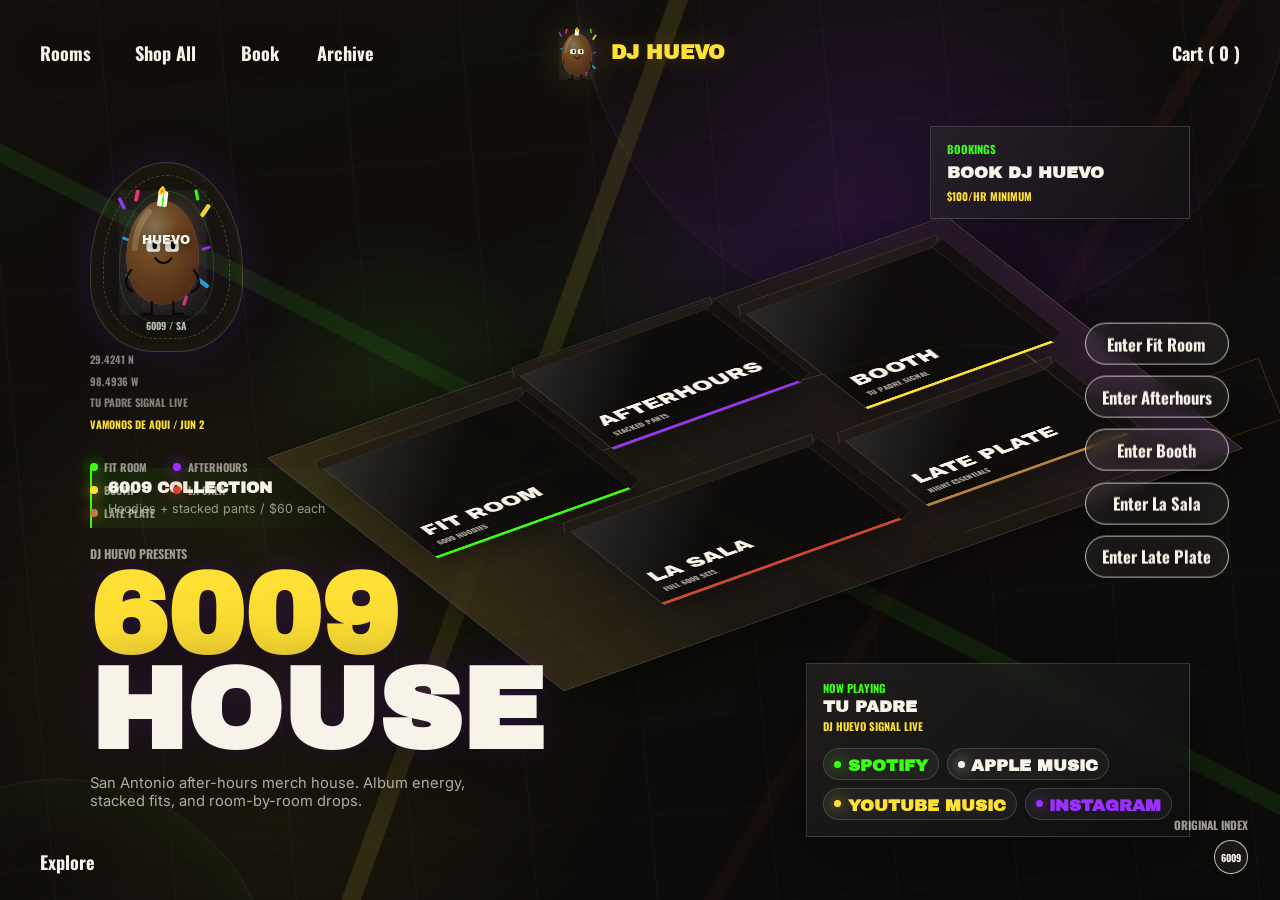
==== index.html @ f3acc92d "feat: DJ Huevo 6009 House — full site build - 5-room immersive merch store (Fit Room, Afterhours, Bo" ====
<!DOCTYPE html>
<html lang="en">
<head>
  <meta charset="UTF-8" />
  <meta name="viewport" content="width=device-width, initial-scale=1.0" />
  <meta name="description" content="Enter DJ Huevo's room-based merch store. Shop the 6009 Collection through an immersive San Antonio mansion experience." />
  <title>DJ Huevo - 6009 House</title>
  <link rel="preconnect" href="https://fonts.googleapis.com" />
  <link rel="preconnect" href="https://fonts.gstatic.com" crossorigin />
  <link href="https://fonts.googleapis.com/css2?family=Archivo+Black&amp;family=Oswald:wght@400;500;600;700&amp;family=Inter:wght@300;400;500;600&amp;display=swap" rel="stylesheet" />
  <link rel="stylesheet" href="styles.css" />
</head>
<body data-page="rooms" class="intro-active">
  <div class="huevo-intro" id="huevo-intro" role="status" aria-live="polite" aria-label="Loading DJ Huevo 6009 House">
    <div class="intro-confetti" aria-hidden="true">
      <i></i><i></i><i></i><i></i><i></i><i></i><i></i><i></i>
      <i></i><i></i><i></i><i></i><i></i><i></i><i></i><i></i>
      <i></i><i></i><i></i><i></i><i></i><i></i><i></i><i></i>
    </div>
    <div class="intro-egg">
      <img src="images/dj-huevo-logo.svg" alt="DJ Huevo egg logo" />
      <span></span>
    </div>
    <div class="intro-copy">
      <p>6009 signal warming up</p>
      <b>DJ Huevo</b>
      <small>Cracking the room open...</small>
    </div>
  </div>
  <header class="house-nav" aria-label="Store navigation">
    <nav class="house-nav-left" aria-label="Primary">
      <a href="#map">Rooms</a>
      <button type="button" data-open-shop>Shop All</button>
      <a href="booking.html">Book</a>
      <a href="archive.html">Archive</a>
    </nav>
    <a class="house-brand" href="#map" aria-label="DJ Huevo 6009 House home">
      <img src="images/dj-huevo-logo.svg" alt="" />
      <span>DJ Huevo</span>
    </a>
    <button class="cart-link" type="button" data-open-shop>Cart ( <span data-cart-count>0</span> )</button>
  </header>

  <main class="house-shell" id="mainContent">
    <section class="house-view map-view is-active" id="map" data-view="map" aria-label="6009 House property map">
      <div class="map-atmosphere" aria-hidden="true"></div>
      <div class="map-sigil" aria-hidden="true">
        <img src="images/dj-huevo-logo.svg" alt="" />
        <span>Huevo</span>
        <small>6009 / SA</small>
      </div>
      <div class="map-title">
        <p>DJ Huevo presents</p>
        <h1>6009<br>House</h1>
        <span>San Antonio after-hours merch house. Album energy, stacked fits, and room-by-room drops.</span>
      </div>
      <div class="map-coordinate" aria-hidden="true">
        <span>29.4241 N</span>
        <span>98.4936 W</span>
        <span>Tu Padre signal live</span>
        <span>Vamonos de Aqui / Jun 2</span>
      </div>
      <div class="map-drop-note">
        <b>6009 Collection</b>
        <span>Hoodies + stacked pants / $60 each</span>
      </div>
      <aside class="map-music-panel" id="map-music-panel" aria-label="DJ Huevo music links"></aside>
      <a class="map-booking-panel" id="map-booking-panel" href="booking.html" aria-label="Book DJ Huevo">
        <span>Bookings</span>
        <b>Book DJ Huevo</b>
        <small>$100/hr minimum</small>
      </a>
      <div class="property-map" id="property-map" aria-label="Clickable mansion room map"></div>
      <div class="map-legend" aria-label="Room color legend">
        <span><i class="legend-green"></i> Fit Room</span>
        <span><i class="legend-purple"></i> Afterhours</span>
        <span><i class="legend-yellow"></i> Booth</span>
        <span><i class="legend-red"></i> La Sala</span>
        <span><i class="legend-warm"></i> Late Plate</span>
      </div>
      <div class="map-room-list" id="map-room-list" aria-label="Room shortcuts"></div>
    </section>

    <div id="room-views"></div>
  </main>

  <a class="archive-jump" href="archive.html" aria-label="Open original index archive">Original Index</a>
  <button class="explore-link" type="button" data-enter-room="map">Explore</button>
  <button class="house-mark" type="button" data-enter-room="map" aria-label="Return to 6009 House map">6009</button>
  <audio id="bg-audio" preload="metadata"></audio>

  <div class="drawer-overlay" id="drawer-overlay" hidden></div>
  <aside class="shop-drawer" id="shop-drawer" aria-labelledby="drawer-title" aria-hidden="true">
    <div class="drawer-header">
      <h2 class="drawer-title" id="drawer-title">The <span>6009</span> Collection</h2>
      <button class="drawer-close" id="drawer-close" type="button" aria-label="Close shop drawer">&times;</button>
    </div>
    <div class="shopify-buy-wrap">
      <div id="collection-component-1778036588622"></div>
    </div>
  </aside>

  <script src="https://sdks.shopifycdn.com/buy-button/latest/buy-button-storefront.min.js"></script>
  <script src="store-data.js"></script>
  <script src="app.js"></script>
</body>
</html>
---- styles.css ----
:root {
  --bg: #080808;
  --ink: #f7f3e8;
  --muted: rgba(247, 243, 232, 0.68);
  --line: rgba(247, 243, 232, 0.22);
  --purple: #9B30FF;
  --green: #39FF14;
  --yellow: #FFE135;
  --warm: #b98239;
  --red: #d8432e;
  --night: #12100d;
  --glass: rgba(8, 8, 8, 0.52);
  --font-display: "Archivo Black", sans-serif;
  --font-heading: "Oswald", sans-serif;
  --font-body: "Inter", sans-serif;
  --ease: cubic-bezier(0.16, 1, 0.3, 1);
}

*,
*::before,
*::after {
  box-sizing: border-box;
}

html,
body {
  width: 100%;
  height: 100%;
  margin: 0;
}

html {
  background: var(--bg);
  color: var(--ink);
  font-family: var(--font-body);
}

body {
  min-width: 320px;
  overflow: hidden;
  background:
    radial-gradient(circle at 72% 22%, rgba(155, 48, 255, 0.15), transparent 34%),
    radial-gradient(circle at 20% 78%, rgba(57, 255, 20, 0.09), transparent 30%),
    #080808;
  color: var(--ink);
}

body.drawer-open {
  overflow: hidden;
}

body.intro-active {
  overflow: hidden;
}

a {
  color: inherit;
  text-decoration: none;
}

button,
input,
select,
textarea {
  font: inherit;
}

button {
  cursor: pointer;
}

img {
  display: block;
  max-width: 100%;
}

.huevo-intro {
  position: fixed;
  inset: 0;
  z-index: 200;
  display: grid;
  place-items: center;
  overflow: hidden;
  background:
    radial-gradient(circle at 50% 40%, rgba(255, 225, 53, 0.16), transparent 26%),
    radial-gradient(circle at 24% 78%, rgba(57, 255, 20, 0.12), transparent 27%),
    radial-gradient(circle at 78% 20%, rgba(155, 48, 255, 0.18), transparent 28%),
    #080808;
  opacity: 1;
  transition: opacity 640ms var(--ease), visibility 640ms var(--ease), transform 900ms var(--ease);
}

.huevo-intro::before,
.huevo-intro::after {
  content: "";
  position: absolute;
  pointer-events: none;
}

.huevo-intro::before {
  inset: 10vh 12vw;
  border: 1px solid rgba(247, 243, 232, 0.1);
  background:
    repeating-linear-gradient(90deg, rgba(255, 255, 255, 0.035) 0 1px, transparent 1px 72px),
    repeating-linear-gradient(0deg, rgba(255, 255, 255, 0.025) 0 1px, transparent 1px 72px);
  transform: rotateX(58deg) rotateZ(-34deg);
  opacity: 0.42;
}

.huevo-intro::after {
  width: min(520px, 70vw);
  height: min(520px, 70vw);
  border: 1px dashed rgba(255, 225, 53, 0.22);
  border-radius: 999px;
  box-shadow: inset 0 0 90px rgba(155, 48, 255, 0.08), 0 0 80px rgba(57, 255, 20, 0.05);
  animation: introOrbit 3200ms linear infinite;
}

.huevo-intro.is-done {
  visibility: hidden;
  opacity: 0;
  transform: scale(1.04);
  pointer-events: none;
}

.intro-egg {
  position: relative;
  z-index: 3;
  display: grid;
  place-items: center;
  width: clamp(176px, 22vw, 290px);
  animation: introEggFloat 1600ms var(--ease) infinite alternate;
}

.intro-egg img {
  width: 100%;
  height: auto;
  filter:
    drop-shadow(0 28px 42px rgba(0, 0, 0, 0.52))
    drop-shadow(0 0 30px rgba(255, 225, 53, 0.16));
}

.intro-egg span {
  position: absolute;
  bottom: -10px;
  width: 58%;
  height: 18px;
  border-radius: 999px;
  background: rgba(0, 0, 0, 0.45);
  filter: blur(7px);
  animation: introShadow 1600ms var(--ease) infinite alternate;
}

.intro-copy {
  position: absolute;
  z-index: 4;
  left: 50%;
  bottom: clamp(3.8rem, 8vh, 6.5rem);
  display: grid;
  justify-items: center;
  width: min(520px, calc(100vw - 2rem));
  color: var(--ink);
  text-align: center;
  transform: translateX(-50%);
}

.intro-copy p,
.intro-copy small {
  margin: 0;
  color: var(--green);
  font-family: var(--font-heading);
  font-size: 0.78rem;
  font-weight: 700;
  text-transform: uppercase;
}

.intro-copy b {
  margin-top: 0.35rem;
  font-family: var(--font-display);
  font-size: clamp(2.6rem, 7vw, 6rem);
  line-height: 0.85;
  text-transform: uppercase;
  text-shadow: 0 0 28px rgba(255, 225, 53, 0.18), 0 18px 70px rgba(0, 0, 0, 0.66);
}

.intro-copy small {
  position: relative;
  margin-top: 0.82rem;
  color: rgba(247, 243, 232, 0.62);
}

.intro-copy small::after {
  content: "";
  display: inline-block;
  width: 1.2rem;
  text-align: left;
  animation: introDots 1200ms steps(4, end) infinite;
}

.intro-confetti {
  position: absolute;
  inset: 0;
  z-index: 2;
  pointer-events: none;
}

.intro-confetti i {
  position: absolute;
  top: -10vh;
  left: var(--x);
  display: block;
  width: var(--w);
  height: var(--h);
  border-radius: 2px;
  background: var(--c);
  opacity: 0.88;
  transform: rotate(var(--r));
  animation: confettiFall var(--d) linear infinite;
  animation-delay: var(--delay);
}

.intro-confetti i:nth-child(1) { --x: 5%; --w: 12px; --h: 28px; --c: var(--yellow); --r: 12deg; --d: 2400ms; --delay: -400ms; }
.intro-confetti i:nth-child(2) { --x: 10%; --w: 8px; --h: 20px; --c: var(--green); --r: -42deg; --d: 2800ms; --delay: -1200ms; }
.intro-confetti i:nth-child(3) { --x: 15%; --w: 18px; --h: 8px; --c: var(--purple); --r: 64deg; --d: 2300ms; --delay: -1800ms; }
.intro-confetti i:nth-child(4) { --x: 22%; --w: 10px; --h: 24px; --c: #25b7ff; --r: -12deg; --d: 3100ms; --delay: -900ms; }
.intro-confetti i:nth-child(5) { --x: 28%; --w: 16px; --h: 9px; --c: #ff3c8a; --r: 36deg; --d: 2600ms; --delay: -1600ms; }
.intro-confetti i:nth-child(6) { --x: 34%; --w: 9px; --h: 23px; --c: var(--yellow); --r: -70deg; --d: 3300ms; --delay: -600ms; }
.intro-confetti i:nth-child(7) { --x: 41%; --w: 12px; --h: 12px; --c: var(--green); --r: 20deg; --d: 2900ms; --delay: -2100ms; }
.intro-confetti i:nth-child(8) { --x: 46%; --w: 18px; --h: 8px; --c: var(--purple); --r: 84deg; --d: 2500ms; --delay: -800ms; }
.intro-confetti i:nth-child(9) { --x: 52%; --w: 9px; --h: 26px; --c: #25b7ff; --r: -22deg; --d: 3000ms; --delay: -1400ms; }
.intro-confetti i:nth-child(10) { --x: 58%; --w: 15px; --h: 10px; --c: #ff7a1a; --r: 44deg; --d: 2700ms; --delay: -500ms; }
.intro-confetti i:nth-child(11) { --x: 64%; --w: 8px; --h: 24px; --c: var(--green); --r: -38deg; --d: 3400ms; --delay: -2000ms; }
.intro-confetti i:nth-child(12) { --x: 70%; --w: 20px; --h: 8px; --c: #ff3c8a; --r: 18deg; --d: 2450ms; --delay: -1100ms; }
.intro-confetti i:nth-child(13) { --x: 75%; --w: 10px; --h: 22px; --c: var(--yellow); --r: -16deg; --d: 3150ms; --delay: -1700ms; }
.intro-confetti i:nth-child(14) { --x: 80%; --w: 16px; --h: 9px; --c: var(--purple); --r: 68deg; --d: 2650ms; --delay: -700ms; }
.intro-confetti i:nth-child(15) { --x: 86%; --w: 8px; --h: 21px; --c: #25b7ff; --r: -52deg; --d: 2950ms; --delay: -1500ms; }
.intro-confetti i:nth-child(16) { --x: 93%; --w: 18px; --h: 8px; --c: var(--green); --r: 32deg; --d: 2550ms; --delay: -300ms; }
.intro-confetti i:nth-child(17) { --x: 2%; --w: 16px; --h: 10px; --c: #ff3c8a; --r: 74deg; --d: 3600ms; --delay: -2600ms; }
.intro-confetti i:nth-child(18) { --x: 18%; --w: 7px; --h: 22px; --c: var(--yellow); --r: -24deg; --d: 3450ms; --delay: -2400ms; }
.intro-confetti i:nth-child(19) { --x: 31%; --w: 14px; --h: 9px; --c: var(--purple); --r: 16deg; --d: 3700ms; --delay: -2800ms; }
.intro-confetti i:nth-child(20) { --x: 49%; --w: 8px; --h: 24px; --c: var(--green); --r: -62deg; --d: 3550ms; --delay: -2200ms; }
.intro-confetti i:nth-child(21) { --x: 67%; --w: 18px; --h: 8px; --c: #25b7ff; --r: 48deg; --d: 3650ms; --delay: -2500ms; }
.intro-confetti i:nth-child(22) { --x: 83%; --w: 9px; --h: 26px; --c: #ff7a1a; --r: -12deg; --d: 3500ms; --delay: -2900ms; }
.intro-confetti i:nth-child(23) { --x: 96%; --w: 16px; --h: 9px; --c: var(--yellow); --r: 28deg; --d: 3750ms; --delay: -2300ms; }
.intro-confetti i:nth-child(24) { --x: 38%; --w: 20px; --h: 8px; --c: #ff3c8a; --r: -34deg; --d: 3900ms; --delay: -3100ms; }

@keyframes confettiFall {
  0% {
    translate: 0 -12vh;
    rotate: 0deg;
  }

  100% {
    translate: var(--drift, 18px) 118vh;
    rotate: 540deg;
  }
}

@keyframes introEggFloat {
  from {
    transform: translateY(8px) scale(0.985);
  }

  to {
    transform: translateY(-10px) scale(1);
  }
}

@keyframes introShadow {
  from {
    opacity: 0.7;
    transform: scaleX(1);
  }

  to {
    opacity: 0.38;
    transform: scaleX(0.82);
  }
}

@keyframes introOrbit {
  to {
    transform: rotate(360deg);
  }
}

@keyframes introDots {
  0% {
    content: "";
  }

  25% {
    content: ".";
  }

  50% {
    content: "..";
  }

  75%,
  100% {
    content: "...";
  }
}

.house-nav {
  position: fixed;
  top: 0;
  left: 0;
  right: 0;
  z-index: 80;
  display: grid;
  grid-template-columns: 1fr auto 1fr;
  align-items: center;
  min-height: 76px;
  padding: 1.4rem 2.5rem 1rem;
  pointer-events: none;
}

.house-nav > * {
  pointer-events: auto;
}

.house-nav-left {
  display: flex;
  align-items: center;
  gap: clamp(1.4rem, 3vw, 3rem);
}

.house-nav a,
.house-nav button,
.explore-link,
.cart-link {
  border: 0;
  background: none;
  color: var(--ink);
  font-family: var(--font-heading);
  font-size: clamp(1rem, 1.42vw, 1.45rem);
  font-weight: 700;
  line-height: 1;
  text-transform: none;
  text-shadow: 0 2px 22px rgba(0, 0, 0, 0.55);
  transition: opacity 180ms ease, transform 180ms ease;
}

.house-nav a:hover,
.house-nav button:hover,
.house-nav a:focus-visible,
.house-nav button:focus-visible,
.explore-link:hover,
.explore-link:focus-visible {
  opacity: 0.72;
  transform: translateY(-1px);
}

.house-brand {
  display: inline-flex;
  align-items: center;
  gap: 0.58rem;
  justify-self: center;
  font-family: var(--font-display) !important;
  font-size: clamp(1.1rem, 1.55vw, 1.55rem) !important;
  text-transform: uppercase !important;
  color: var(--yellow) !important;
  text-shadow: 0 0 24px rgba(255, 225, 53, 0.28), 0 2px 22px rgba(0, 0, 0, 0.55) !important;
}

.house-brand img {
  width: clamp(34px, 3.7vw, 52px);
  height: clamp(42px, 4.8vw, 66px);
  object-fit: contain;
  filter: drop-shadow(0 0 18px rgba(255, 225, 53, 0.18));
}

.house-brand span {
  display: inline-block;
}

.cart-link {
  justify-self: end;
  padding: 0;
}

.house-shell {
  position: relative;
  width: 100vw;
  height: 100vh;
  overflow: hidden;
}

.house-view {
  position: absolute;
  inset: 0;
  z-index: 1;
  overflow: hidden;
  visibility: hidden;
  opacity: 0;
  transform: scale(1.018);
  transition: opacity 420ms ease, visibility 420ms ease, transform 900ms var(--ease);
}

.house-view.is-active {
  z-index: 5;
  visibility: visible;
  opacity: 1;
  transform: scale(1);
}

.map-view {
  background:
    linear-gradient(160deg, rgba(8, 8, 8, 0.05), rgba(8, 8, 8, 0.56)),
    radial-gradient(circle at 70% 30%, rgba(155, 48, 255, 0.25), transparent 31%),
    radial-gradient(circle at 22% 76%, rgba(255, 225, 53, 0.14), transparent 30%),
    radial-gradient(circle at 48% 52%, rgba(57, 255, 20, 0.08), transparent 34%),
    linear-gradient(120deg, transparent 0 68%, rgba(216, 67, 46, 0.08) 68% 69%, transparent 69%),
    #120f0c;
}

.map-atmosphere {
  position: absolute;
  inset: -12vh -8vw;
  background:
    radial-gradient(circle at 34% 40%, rgba(57, 255, 20, 0.08), transparent 12%),
    radial-gradient(circle at 72% 50%, rgba(216, 67, 46, 0.1), transparent 14%),
    linear-gradient(115deg, transparent 0 43%, rgba(255, 225, 53, 0.12) 43% 44%, transparent 44%),
    linear-gradient(32deg, transparent 0 48%, rgba(57, 255, 20, 0.09) 48% 49%, transparent 49%),
    repeating-linear-gradient(90deg, rgba(255, 255, 255, 0.028) 0 1px, transparent 1px 120px),
    repeating-linear-gradient(0deg, rgba(255, 255, 255, 0.018) 0 1px, transparent 1px 96px);
  opacity: 0.9;
  transform: rotate(-5deg);
}

.map-atmosphere::before,
.map-atmosphere::after {
  content: "";
  position: absolute;
  border: 1px solid rgba(247, 243, 232, 0.08);
  border-radius: 999px;
  pointer-events: none;
}

.map-atmosphere::before {
  width: 56vw;
  height: 56vw;
  right: 4vw;
  top: -20vw;
  box-shadow: inset 0 0 80px rgba(155, 48, 255, 0.06);
}

.map-atmosphere::after {
  width: 34vw;
  height: 34vw;
  left: -8vw;
  bottom: -12vw;
  box-shadow: inset 0 0 70px rgba(57, 255, 20, 0.05);
}

.map-sigil {
  position: absolute;
  left: 7vw;
  top: 18vh;
  z-index: 5;
  display: grid;
  place-items: center;
  width: clamp(104px, 12vw, 154px);
  height: clamp(132px, 15vw, 190px);
  border: 1px solid rgba(247, 243, 232, 0.18);
  border-radius: 58% 58% 48% 48% / 66% 66% 42% 42%;
  background:
    radial-gradient(circle at 52% 34%, rgba(255, 225, 53, 0.18), transparent 28%),
    radial-gradient(circle, rgba(155, 48, 255, 0.12), transparent 58%),
    rgba(255, 255, 255, 0.025);
  box-shadow: 0 0 46px rgba(155, 48, 255, 0.16), inset 0 0 34px rgba(255, 225, 53, 0.06);
}

.map-sigil img {
  position: absolute;
  z-index: 2;
  width: 76%;
  height: 76%;
  object-fit: contain;
  transform: translateY(-0.5rem);
  filter: drop-shadow(0 12px 28px rgba(0, 0, 0, 0.42));
}

.map-sigil::before,
.map-sigil::after {
  content: "";
  position: absolute;
  border-radius: inherit;
}

.map-sigil::before {
  inset: 12px;
  border: 1px dashed rgba(255, 225, 53, 0.26);
}

.map-sigil::after {
  inset: 28px;
  border: 1px solid rgba(57, 255, 20, 0.22);
}

.map-sigil span {
  position: relative;
  z-index: 3;
  align-self: end;
  margin-bottom: 2.15rem;
  font-family: var(--font-display);
  font-size: clamp(0.62rem, 0.95vw, 0.92rem);
  line-height: 0.86;
  color: var(--ink);
  text-transform: uppercase;
  text-shadow: 0 2px 12px rgba(0, 0, 0, 0.8);
}

.map-sigil small {
  position: relative;
  z-index: 3;
  align-self: end;
  margin-top: -2.65rem;
  margin-bottom: 1.1rem;
  color: rgba(247, 243, 232, 0.74);
  font-family: var(--font-heading);
  font-size: 0.62rem;
  font-weight: 700;
  text-transform: uppercase;
}

.map-title {
  position: absolute;
  left: 7vw;
  bottom: 10vh;
  z-index: 4;
}

.map-title p,
.room-label p,
.album-object p {
  margin: 0;
  color: var(--muted);
  font-family: var(--font-heading);
  font-size: 0.76rem;
  font-weight: 700;
  text-transform: uppercase;
}

.map-title h1 {
  margin: 0.4rem 0 0;
  font-family: var(--font-display);
  font-size: clamp(4.4rem, 9vw, 10rem);
  line-height: 0.82;
  text-transform: uppercase;
  text-shadow: 0 24px 90px rgba(0, 0, 0, 0.72), 0 0 34px rgba(155, 48, 255, 0.22);
}

.map-title h1::first-line {
  color: var(--yellow);
}

.map-title > span {
  display: block;
  max-width: 380px;
  margin-top: 1rem;
  color: rgba(247, 243, 232, 0.68);
  font-size: 0.92rem;
}

.map-coordinate {
  position: absolute;
  left: 7vw;
  top: 39vh;
  z-index: 5;
  display: grid;
  gap: 0.35rem;
  color: rgba(247, 243, 232, 0.5);
  font-family: var(--font-heading);
  font-size: 0.66rem;
  font-weight: 700;
  text-transform: uppercase;
}

.map-coordinate span:last-child {
  color: var(--green);
}

.map-coordinate span:nth-child(4) {
  color: var(--yellow);
}

.map-drop-note {
  position: absolute;
  left: 7vw;
  top: 52vh;
  z-index: 6;
  display: grid;
  gap: 0.3rem;
  width: min(310px, 26vw);
  border-left: 2px solid var(--green);
  background: linear-gradient(90deg, rgba(57, 255, 20, 0.08), transparent);
  padding: 0.75rem 0 0.75rem 1rem;
}

.map-drop-note b {
  color: var(--ink);
  font-family: var(--font-display);
  font-size: 1rem;
  line-height: 1;
  text-transform: uppercase;
}

.map-drop-note span {
  color: rgba(247, 243, 232, 0.58);
  font-size: 0.78rem;
}

.map-music-panel,
.booking-tease,
.map-booking-panel {
  position: absolute;
  z-index: 7;
  border: 1px solid rgba(247, 243, 232, 0.16);
  background:
    linear-gradient(135deg, rgba(255, 255, 255, 0.08), rgba(255, 255, 255, 0.02)),
    rgba(8, 8, 8, 0.52);
  color: var(--ink);
  backdrop-filter: blur(14px);
  box-shadow: 0 20px 70px rgba(0, 0, 0, 0.32);
}

.map-music-panel {
  right: 7vw;
  bottom: 7vh;
  width: min(390px, 30vw);
  padding: 1rem;
}

.map-booking-panel,
.booking-tease {
  display: grid;
  gap: 0.25rem;
  width: min(260px, 22vw);
  padding: 0.9rem 1rem;
  transition: border-color 180ms ease, transform 180ms ease, background 180ms ease;
}

.map-booking-panel {
  right: 7vw;
  top: 14vh;
}

.map-booking-panel:hover,
.map-booking-panel:focus-visible,
.booking-tease:hover,
.booking-tease:focus-visible {
  border-color: rgba(57, 255, 20, 0.55);
  background:
    linear-gradient(135deg, rgba(57, 255, 20, 0.1), rgba(155, 48, 255, 0.06)),
    rgba(8, 8, 8, 0.68);
  transform: translateY(-2px);
}

.map-music-panel p,
.room-service-panel p,
.booking-tease span,
.map-booking-panel span,
.booking-form-head p,
.booking-copy p,
.booking-mini-music b {
  margin: 0;
  color: var(--green);
  font-family: var(--font-heading);
  font-size: 0.7rem;
  font-weight: 700;
  text-transform: uppercase;
}

.map-music-panel b,
.booking-tease b,
.map-booking-panel b {
  display: block;
  margin-top: 0.15rem;
  font-family: var(--font-display);
  font-size: 1.04rem;
  line-height: 1;
  text-transform: uppercase;
}

.map-music-panel small,
.booking-tease small,
.map-booking-panel small {
  display: block;
  margin-top: 0.22rem;
  color: var(--yellow);
  font-family: var(--font-heading);
  font-size: 0.68rem;
  font-weight: 700;
  text-transform: uppercase;
}

.streaming-rail {
  display: flex;
  flex-wrap: wrap;
  gap: 0.48rem;
  margin-top: 0.85rem;
}

.stream-link {
  display: inline-flex;
  align-items: center;
  gap: 0.42rem;
  min-height: 32px;
  border: 1px solid rgba(247, 243, 232, 0.16);
  border-radius: 999px;
  background: rgba(255, 255, 255, 0.045);
  color: rgba(247, 243, 232, 0.82);
  font-family: var(--font-heading);
  font-size: 0.68rem;
  font-weight: 700;
  padding: 0.35rem 0.62rem;
  text-transform: uppercase;
  transition: border-color 180ms ease, color 180ms ease, transform 180ms ease;
}

.stream-link span {
  width: 7px;
  height: 7px;
  border-radius: 999px;
  background: currentColor;
  box-shadow: 0 0 14px currentColor;
}

.stream-link:hover,
.stream-link:focus-visible {
  border-color: currentColor;
  transform: translateY(-1px);
}

.stream-tone-green {
  color: var(--green);
}

.stream-tone-ink {
  color: var(--ink);
}

.stream-tone-yellow {
  color: var(--yellow);
}

.stream-tone-purple {
  color: var(--purple);
}

.property-map {
  position: absolute;
  right: 7vw;
  top: 16vh;
  width: min(68vw, 1040px);
  height: min(67vh, 650px);
  transform: rotateX(58deg) rotateZ(-34deg);
  transform-origin: center;
  transform-style: preserve-3d;
}

.property-map::before {
  content: "";
  position: absolute;
  inset: 8% 4% 4% 2%;
  border: 1px solid rgba(247, 243, 232, 0.15);
  background:
    linear-gradient(90deg, rgba(255, 225, 53, 0.1), transparent 26% 72%, rgba(155, 48, 255, 0.1)),
    repeating-linear-gradient(0deg, rgba(255, 255, 255, 0.035) 0 1px, transparent 1px 58px),
    repeating-linear-gradient(90deg, rgba(255, 255, 255, 0.03) 0 1px, transparent 1px 58px),
    rgba(30, 24, 18, 0.86);
  box-shadow: 0 28px 100px rgba(0, 0, 0, 0.72);
}

.property-map::after {
  content: "";
  position: absolute;
  left: 15%;
  top: 37%;
  z-index: 1;
  width: 72%;
  height: 34%;
  border-top: 2px solid rgba(57, 255, 20, 0.28);
  border-right: 2px solid rgba(255, 225, 53, 0.28);
  border-radius: 0 42% 0 0;
  filter: drop-shadow(0 0 16px rgba(57, 255, 20, 0.18));
  pointer-events: none;
}

.map-drive {
  position: absolute;
  right: -6%;
  bottom: 8%;
  width: 44%;
  height: 18%;
  border: 1px solid rgba(255, 225, 53, 0.22);
  border-left: 0;
  transform: skewX(-22deg);
}

.map-room {
  position: absolute;
  z-index: 2;
  display: flex;
  flex-direction: column;
  justify-content: flex-end;
  border: 1px solid rgba(247, 243, 232, 0.22);
  background:
    linear-gradient(135deg, rgba(255, 255, 255, 0.12), transparent 42%),
    rgba(11, 10, 9, 0.84);
  color: var(--ink);
  padding: 1rem;
  text-align: left;
  transform-style: preserve-3d;
  transition: background 200ms ease, border-color 200ms ease, transform 200ms ease;
}

.map-room::before {
  content: "";
  position: absolute;
  inset: -18px -8px auto;
  height: 18px;
  border: 1px solid rgba(247, 243, 232, 0.14);
  border-bottom: 0;
  background: rgba(34, 27, 21, 0.74);
  transform: skewX(-28deg);
  transform-origin: bottom;
}

.map-room::after {
  content: "";
  position: absolute;
  right: -18px;
  top: -1px;
  width: 18px;
  height: calc(100% + 1px);
  border: 1px solid rgba(247, 243, 232, 0.12);
  border-left: 0;
  background: rgba(18, 14, 12, 0.78);
  transform: skewY(-28deg);
  transform-origin: left;
}

.map-room:hover,
.map-room:focus-visible {
  border-color: var(--room-color, var(--green));
  background:
    linear-gradient(135deg, var(--room-wash, rgba(57, 255, 20, 0.2)), transparent 48%),
    rgba(14, 11, 10, 0.94);
  box-shadow: 0 0 36px var(--room-glow-map, rgba(57, 255, 20, 0.18));
  transform: translateZ(18px);
}

.map-room span {
  font-family: var(--font-display);
  font-size: clamp(1rem, 2vw, 1.9rem);
  line-height: 0.95;
  text-transform: uppercase;
}

.map-room small {
  margin-top: 0.35rem;
  color: var(--muted);
  font-family: var(--font-heading);
  font-size: 0.62rem;
  font-weight: 700;
  text-transform: uppercase;
}

.map-room-closet {
  --room-color: var(--green);
  --room-wash: rgba(57, 255, 20, 0.22);
  --room-glow-map: rgba(57, 255, 20, 0.2);
  left: 6%;
  top: 16%;
  width: 27%;
  height: 34%;
}

.map-room-bedroom {
  --room-color: var(--purple);
  --room-wash: rgba(155, 48, 255, 0.24);
  --room-glow-map: rgba(155, 48, 255, 0.22);
  left: 36%;
  top: 10%;
  width: 26%;
  height: 28%;
}

.map-room-studio {
  --room-color: var(--yellow);
  --room-wash: rgba(255, 225, 53, 0.18);
  --room-glow-map: rgba(255, 225, 53, 0.18);
  left: 65%;
  top: 15%;
  width: 26%;
  height: 36%;
}

.map-room-lounge {
  --room-color: var(--red);
  --room-wash: rgba(216, 67, 46, 0.22);
  --room-glow-map: rgba(216, 67, 46, 0.18);
  left: 22%;
  top: 55%;
  width: 33%;
  height: 28%;
}

.map-room-kitchen {
  --room-color: var(--warm);
  --room-wash: rgba(185, 130, 57, 0.22);
  --room-glow-map: rgba(185, 130, 57, 0.2);
  left: 59%;
  top: 57%;
  width: 28%;
  height: 25%;
}

.map-room-closet,
.map-room-bedroom,
.map-room-studio,
.map-room-lounge,
.map-room-kitchen {
  box-shadow: inset 0 -4px 0 var(--room-color), 0 14px 44px rgba(0, 0, 0, 0.34);
}

.map-legend {
  position: absolute;
  left: 7vw;
  top: 51vh;
  z-index: 6;
  display: grid;
  grid-template-columns: repeat(2, max-content);
  gap: 0.45rem 1.1rem;
  color: rgba(247, 243, 232, 0.58);
  font-family: var(--font-heading);
  font-size: 0.68rem;
  font-weight: 700;
  text-transform: uppercase;
}

.map-legend span {
  display: inline-flex;
  align-items: center;
  gap: 0.42rem;
}

.map-legend i {
  display: block;
  width: 8px;
  height: 8px;
  border-radius: 999px;
  box-shadow: 0 0 14px currentColor;
}

.legend-green {
  background: var(--green);
  color: var(--green);
}

.legend-purple {
  background: var(--purple);
  color: var(--purple);
}

.legend-yellow {
  background: var(--yellow);
  color: var(--yellow);
}

.legend-red {
  background: var(--red);
  color: var(--red);
}

.legend-warm {
  background: var(--warm);
  color: var(--warm);
}

.map-room-list {
  position: absolute;
  right: 3.2rem;
  top: 50%;
  z-index: 6;
  display: flex;
  flex-direction: column;
  gap: 0.7rem;
  transform: translateY(-50%);
}

.map-room-list button,
.room-walk {
  display: inline-flex;
  align-items: center;
  justify-content: center;
  min-height: 42px;
  border: 1px solid rgba(247, 243, 232, 0.74);
  border-radius: 999px;
  background: rgba(255, 255, 255, 0.07);
  color: var(--ink);
  font-family: var(--font-heading);
  font-size: clamp(0.82rem, 1.3vw, 1.15rem);
  font-weight: 700;
  padding: 0.35rem 1rem;
  text-shadow: 0 2px 18px rgba(0, 0, 0, 0.68);
  backdrop-filter: blur(8px);
  transition: background 180ms ease, transform 180ms ease;
}

.map-room-list button:hover,
.map-room-list button:focus-visible,
.room-walk:hover,
.room-walk:focus-visible {
  background: rgba(255, 255, 255, 0.16);
  transform: translateY(-1px);
}

.store-room {
  background: #0b0908;
}

.room-bg {
  position: absolute;
  inset: 0;
  z-index: -3;
  background-position: center;
  background-size: cover;
  transform: scale(1.04);
  transition: transform 1200ms var(--ease), filter 1200ms var(--ease);
}

.house-view.is-active .room-bg {
  transform: scale(1);
}

.store-room::before,
.store-room::after {
  content: "";
  position: absolute;
  inset: 0;
  pointer-events: none;
}

.store-room::before {
  z-index: -2;
  background:
    radial-gradient(circle at var(--room-glow-x, 42%) var(--room-glow-y, 48%), var(--room-glow, rgba(155, 48, 255, 0.24)), transparent 35%),
    linear-gradient(to bottom, rgba(0, 0, 0, 0.18), rgba(0, 0, 0, 0.46));
}

.store-room::after {
  z-index: -1;
  background:
    linear-gradient(90deg, rgba(0, 0, 0, 0.68), rgba(0, 0, 0, 0.08) 40%, rgba(0, 0, 0, 0.46)),
    linear-gradient(to top, rgba(0, 0, 0, 0.58), transparent 48%);
}

.room-bg-closet {
  background-image:
    linear-gradient(145deg, rgba(57, 255, 20, 0.1), transparent 30%),
    url("images/room-2-bg.png");
}

.closet-room {
  --room-glow-x: 28%;
  --room-glow-y: 64%;
  --room-glow: rgba(57, 255, 20, 0.2);
}

.room-bg-bedroom {
  background-image:
    linear-gradient(145deg, rgba(155, 48, 255, 0.2), transparent 35%),
    url("images/room-1-bg.png");
}

.bedroom-room {
  --room-glow-x: 58%;
  --room-glow-y: 46%;
  --room-glow: rgba(155, 48, 255, 0.24);
}

.room-bg-studio {
  background-image:
    linear-gradient(160deg, rgba(255, 225, 53, 0.16), transparent 35%),
    url("images/room-3-bg.png");
}

.studio-room {
  --room-glow-x: 40%;
  --room-glow-y: 48%;
  --room-glow: rgba(255, 225, 53, 0.18);
}

.room-bg-lounge {
  background-image:
    linear-gradient(135deg, rgba(216, 67, 46, 0.24), transparent 36%),
    url("images/hero-cybertruck.jpg");
}

.lounge-room {
  --room-glow-x: 62%;
  --room-glow-y: 60%;
  --room-glow: rgba(216, 67, 46, 0.22);
}

.room-bg-kitchen {
  background-image:
    linear-gradient(135deg, rgba(255, 225, 53, 0.16), transparent 32%),
    url("images/room-4-bg.png");
}

.kitchen-room {
  --room-glow-x: 56%;
  --room-glow-y: 38%;
  --room-glow: rgba(255, 225, 53, 0.2);
}

.room-label {
  position: absolute;
  left: 3rem;
  bottom: 4.2rem;
  z-index: 5;
}

.room-label h2 {
  margin: 0.2rem 0 0;
  font-family: var(--font-display);
  font-size: clamp(4.2rem, 9vw, 10rem);
  line-height: 0.82;
  text-transform: uppercase;
  text-shadow: 0 22px 80px rgba(0, 0, 0, 0.75);
}

.room-walk {
  position: absolute;
  z-index: 6;
}

.room-walk-prev {
  left: 44%;
  top: 16%;
}

.room-walk-next {
  right: 16%;
  top: 28%;
}

.scene-hotspot {
  position: absolute;
  z-index: 8;
  width: 36px;
  height: 36px;
  border: 0;
  border-radius: 999px;
  background: transparent;
  color: var(--ink);
  padding: 0;
}

.hotspot-dot {
  position: absolute;
  left: 50%;
  top: 50%;
  width: 13px;
  height: 13px;
  border-radius: 999px;
  background: var(--ink);
  box-shadow: 0 0 0 8px rgba(247, 243, 232, 0.12), 0 0 34px rgba(247, 243, 232, 0.86);
  transform: translate(-50%, -50%);
  transition: transform 180ms ease, background 180ms ease;
}

.scene-hotspot:hover .hotspot-dot,
.scene-hotspot:focus-visible .hotspot-dot {
  background: var(--green);
  transform: translate(-50%, -50%) scale(1.3);
}

.hotspot-card {
  position: absolute;
  left: 50%;
  bottom: calc(100% + 12px);
  display: grid;
  grid-template-columns: 58px minmax(130px, 1fr);
  grid-template-rows: auto auto;
  column-gap: 0.75rem;
  align-items: center;
  min-width: 230px;
  border-radius: 18px;
  background: rgba(255, 255, 255, 0.96);
  color: #070707;
  padding: 0.55rem 0.8rem 0.55rem 0.55rem;
  text-align: left;
  box-shadow: 0 18px 50px rgba(0, 0, 0, 0.5);
  opacity: 0;
  pointer-events: none;
  transform: translate(-50%, 10px);
  transition: opacity 180ms ease, transform 180ms ease;
}

.hotspot-card::after {
  content: "";
  position: absolute;
  left: 50%;
  bottom: -8px;
  width: 16px;
  height: 16px;
  background: inherit;
  transform: translateX(-50%) rotate(45deg);
}

.scene-hotspot:hover .hotspot-card,
.scene-hotspot:focus-visible .hotspot-card,
.scene-hotspot.is-featured .hotspot-card {
  opacity: 1;
  transform: translate(-50%, 0);
}

.hotspot-card img {
  grid-row: 1 / span 2;
  width: 58px;
  height: 58px;
  border-radius: 10px;
  object-fit: cover;
}

.hotspot-card b {
  font-family: var(--font-heading);
  font-size: 1rem;
  line-height: 1;
}

.hotspot-card small {
  margin-top: 0.2rem;
  color: rgba(0, 0, 0, 0.58);
  font-family: var(--font-heading);
  font-size: 0.72rem;
  font-weight: 700;
  text-transform: uppercase;
}

.hotspot-rack {
  left: 15%;
  bottom: 21%;
}

.hotspot-table {
  left: 43%;
  bottom: 25%;
}

.hotspot-shoes {
  right: 24%;
  bottom: 22%;
}

.hotspot-bed {
  left: 51%;
  bottom: 25%;
}

.hotspot-chair {
  right: 25%;
  bottom: 36%;
}

.hotspot-console {
  left: 54%;
  bottom: 30%;
}

.hotspot-sofa {
  left: 47%;
  bottom: 26%;
}

.hotspot-wall {
  right: 20%;
  top: 35%;
}

.hotspot-counter {
  left: 48%;
  bottom: 31%;
}

.hotspot-fridge {
  right: 28%;
  top: 34%;
}

.album-object {
  position: absolute;
  left: 7%;
  top: 20%;
  z-index: 6;
  display: flex;
  align-items: flex-end;
  gap: 0.9rem;
}

.album-object img {
  width: clamp(110px, 12vw, 190px);
  aspect-ratio: 1;
  border: 1px solid rgba(247, 243, 232, 0.2);
  border-radius: 2px;
  object-fit: cover;
  box-shadow: 0 20px 80px rgba(0, 0, 0, 0.56);
}

.album-object strong {
  display: block;
  margin-top: 0.2rem;
  color: var(--yellow);
  font-family: var(--font-heading);
  font-size: 0.9rem;
  text-transform: uppercase;
}

.listen-hotspot {
  position: absolute;
  right: 11%;
  bottom: 14%;
  z-index: 9;
  display: inline-flex;
  align-items: center;
  gap: 0.65rem;
  border: 1px solid rgba(247, 243, 232, 0.64);
  border-radius: 999px;
  background: rgba(255, 255, 255, 0.06);
  color: var(--ink);
  font-family: var(--font-heading);
  font-size: 0.95rem;
  font-weight: 700;
  padding: 0.55rem 1rem;
  backdrop-filter: blur(8px);
}

.listen-hotspot span {
  width: 12px;
  height: 12px;
  border-radius: 999px;
  background: var(--yellow);
  box-shadow: 0 0 20px rgba(255, 225, 53, 0.7);
}

.room-service-panel {
  position: absolute;
  right: 8%;
  top: 47%;
  z-index: 8;
  width: min(330px, 28vw);
  border: 1px solid rgba(247, 243, 232, 0.15);
  background:
    linear-gradient(135deg, rgba(255, 225, 53, 0.1), rgba(155, 48, 255, 0.06)),
    rgba(8, 8, 8, 0.58);
  padding: 1rem;
  backdrop-filter: blur(14px);
}

.room-service-panel .streaming-rail {
  display: grid;
  grid-template-columns: repeat(2, minmax(0, 1fr));
}

.room-service-panel .stream-link {
  justify-content: flex-start;
}

.room-booking-tease {
  left: 8%;
  top: 27%;
  z-index: 8;
}

.explore-link {
  position: fixed;
  left: 2.5rem;
  bottom: 1.8rem;
  z-index: 82;
  padding: 0;
}

.house-mark {
  position: fixed;
  right: 2rem;
  bottom: 1.6rem;
  z-index: 82;
  display: inline-flex;
  align-items: center;
  justify-content: center;
  width: 34px;
  height: 34px;
  border: 1px solid rgba(247, 243, 232, 0.76);
  border-radius: 999px;
  background: rgba(255, 255, 255, 0.06);
  color: var(--ink);
  font-family: var(--font-heading);
  font-size: 0.62rem;
  font-weight: 700;
}

.archive-jump,
.rooms-jump {
  position: fixed;
  z-index: 82;
  right: 2rem;
  bottom: 4.2rem;
  color: rgba(247, 243, 232, 0.64);
  font-family: var(--font-heading);
  font-size: 0.72rem;
  font-weight: 700;
  text-transform: uppercase;
  transition: color 180ms ease, transform 180ms ease;
}

.archive-jump:hover,
.archive-jump:focus-visible,
.rooms-jump:hover,
.rooms-jump:focus-visible {
  color: var(--ink);
  transform: translateY(-1px);
}

body[data-page="archive"],
body[data-page="booking"] {
  height: auto;
  min-height: 100%;
  overflow-x: hidden;
  overflow-y: auto;
  background: #080808;
}

.archive-nav {
  position: sticky;
  top: 0;
  z-index: 80;
  display: grid;
  grid-template-columns: 1fr auto 1fr;
  align-items: center;
  min-height: 74px;
  border-bottom: 1px solid rgba(247, 243, 232, 0.1);
  background: rgba(8, 8, 8, 0.82);
  padding: 1rem 2rem;
  backdrop-filter: blur(18px);
}

.archive-logo {
  display: inline-flex;
  align-items: center;
  gap: 0.55rem;
  font-family: var(--font-display);
  text-transform: uppercase;
}

.archive-logo img {
  width: 36px;
  height: 46px;
  object-fit: contain;
  filter: drop-shadow(0 0 16px rgba(255, 225, 53, 0.16));
}

.archive-nav nav {
  display: flex;
  align-items: center;
  justify-content: center;
  gap: 1.6rem;
}

.archive-nav a,
.archive-nav button {
  border: 0;
  background: none;
  color: var(--ink);
  font-family: var(--font-heading);
  font-size: 0.82rem;
  font-weight: 700;
  text-transform: uppercase;
}

.archive-cart {
  justify-self: end;
}

.archive-page {
  background:
    radial-gradient(circle at 18% 10%, rgba(155, 48, 255, 0.18), transparent 30%),
    radial-gradient(circle at 78% 44%, rgba(57, 255, 20, 0.08), transparent 28%),
    #080808;
}

.archive-hero {
  position: relative;
  display: flex;
  align-items: flex-end;
  min-height: 92vh;
  overflow: hidden;
  padding: 9rem 2rem 5rem;
}

.archive-hero-bg {
  position: absolute;
  inset: 0;
  z-index: 0;
  background:
    linear-gradient(to bottom, rgba(0, 0, 0, 0.2), rgba(0, 0, 0, 0.78)),
    url("images/hero-cybertruck.jpg") center / cover;
  opacity: 0.78;
}

.archive-hero-copy {
  position: relative;
  z-index: 1;
  width: min(900px, 100%);
}

.archive-hero-copy p,
.archive-kicker {
  margin: 0 0 0.55rem;
  color: var(--green);
  font-family: var(--font-heading);
  font-size: 0.76rem;
  font-weight: 700;
  text-transform: uppercase;
}

.archive-hero-copy h1 {
  margin: 0;
  font-family: var(--font-display);
  font-size: clamp(4.8rem, 13vw, 11rem);
  line-height: 0.84;
  text-transform: uppercase;
}

.archive-hero-copy > span {
  display: block;
  max-width: 620px;
  margin-top: 1rem;
  color: rgba(247, 243, 232, 0.72);
  font-size: 1rem;
}

.archive-actions {
  display: flex;
  flex-wrap: wrap;
  gap: 0.8rem;
  margin-top: 2rem;
}

.archive-actions button,
.archive-actions a,
.archive-section-head button,
.archive-form button {
  display: inline-flex;
  align-items: center;
  justify-content: center;
  min-height: 44px;
  border: 1px solid rgba(247, 243, 232, 0.26);
  border-radius: 999px;
  background: rgba(255, 255, 255, 0.06);
  color: var(--ink);
  font-family: var(--font-heading);
  font-size: 0.82rem;
  font-weight: 700;
  text-transform: uppercase;
  padding: 0.65rem 1.1rem;
}

.archive-actions button,
.archive-section-head button,
.archive-form button {
  border-color: rgba(57, 255, 20, 0.42);
  color: var(--green);
}

.archive-section {
  display: grid;
  grid-template-columns: minmax(0, 0.9fr) minmax(0, 1.1fr);
  gap: 2rem;
  align-items: center;
  border-top: 1px solid rgba(247, 243, 232, 0.1);
  padding: clamp(4rem, 8vw, 7rem) 2rem;
}

.archive-section h2 {
  margin: 0;
  font-family: var(--font-display);
  font-size: clamp(2.7rem, 6vw, 5.6rem);
  line-height: 0.9;
  text-transform: uppercase;
}

.archive-section span {
  display: block;
  margin-top: 0.85rem;
  color: var(--yellow);
  font-family: var(--font-heading);
  font-weight: 700;
  text-transform: uppercase;
}

.archive-music img {
  width: min(380px, 100%);
  justify-self: center;
  border: 1px solid rgba(247, 243, 232, 0.14);
  box-shadow: 0 24px 90px rgba(0, 0, 0, 0.5);
}

.archive-streaming {
  margin-top: 1.2rem;
}

.archive-section .stream-link span,
.booking-page .stream-link span {
  display: block;
  margin: 0;
  width: 7px;
  height: 7px;
  color: inherit;
}

.archive-section-head {
  grid-column: 1 / -1;
  display: flex;
  align-items: flex-end;
  justify-content: space-between;
  gap: 1rem;
}

.archive-products {
  grid-column: 1 / -1;
  display: grid;
  grid-template-columns: repeat(3, minmax(0, 1fr));
  gap: 1rem;
}

.archive-product-card {
  display: grid;
  gap: 0.65rem;
  border: 1px solid rgba(247, 243, 232, 0.12);
  border-radius: 8px;
  background: rgba(255, 255, 255, 0.04);
  color: var(--ink);
  padding: 0.8rem;
  text-align: left;
  transition: border-color 180ms ease, transform 180ms ease;
}

.archive-product-card:hover,
.archive-product-card:focus-visible {
  border-color: rgba(57, 255, 20, 0.55);
  transform: translateY(-4px);
}

.archive-product-card img {
  width: 100%;
  aspect-ratio: 4 / 5;
  border-radius: 6px;
  object-fit: cover;
}

.archive-product-card span,
.archive-product-card small {
  color: var(--muted);
  font-family: var(--font-heading);
  font-size: 0.72rem;
  font-weight: 700;
  text-transform: uppercase;
}

.archive-product-card b {
  font-family: var(--font-display);
  font-size: 1.1rem;
  line-height: 1;
  text-transform: uppercase;
}

.archive-booking {
  align-items: start;
}

.archive-form {
  display: grid;
  grid-template-columns: repeat(2, minmax(0, 1fr));
  gap: 0.7rem;
}

.archive-form input,
.archive-form textarea {
  width: 100%;
  min-height: 44px;
  border: 1px solid rgba(247, 243, 232, 0.14);
  border-radius: 6px;
  outline: none;
  background: rgba(255, 255, 255, 0.045);
  color: var(--ink);
  padding: 0.75rem 0.85rem;
}

.archive-form textarea,
.archive-form button,
.archive-form p {
  grid-column: 1 / -1;
}

.booking-page {
  min-height: calc(100vh - 74px);
  background:
    radial-gradient(circle at 16% 16%, rgba(255, 225, 53, 0.14), transparent 28%),
    radial-gradient(circle at 78% 30%, rgba(155, 48, 255, 0.2), transparent 32%),
    radial-gradient(circle at 64% 82%, rgba(57, 255, 20, 0.08), transparent 28%),
    #080808;
}

.booking-hero {
  position: relative;
  display: grid;
  grid-template-columns: minmax(0, 1fr) minmax(360px, 0.72fr);
  gap: clamp(2rem, 5vw, 5rem);
  align-items: end;
  min-height: calc(100vh - 74px);
  overflow: hidden;
  padding: clamp(7rem, 12vw, 10rem) clamp(1rem, 4vw, 4rem) clamp(3rem, 7vw, 5rem);
}

.booking-hero-bg {
  position: absolute;
  inset: 0;
  z-index: 0;
  background:
    linear-gradient(90deg, rgba(8, 8, 8, 0.9), rgba(8, 8, 8, 0.25) 58%, rgba(8, 8, 8, 0.76)),
    linear-gradient(to top, rgba(8, 8, 8, 0.86), transparent 42%),
    url("images/room-3-bg.png") center / cover;
  opacity: 0.7;
}

.booking-copy,
.booking-form {
  position: relative;
  z-index: 1;
}

.booking-copy h1 {
  max-width: 820px;
  margin: 0.35rem 0 0;
  font-family: var(--font-display);
  font-size: clamp(3.5rem, 8vw, 8.4rem);
  line-height: 0.86;
  text-transform: uppercase;
  text-shadow: 0 24px 86px rgba(0, 0, 0, 0.72);
}

.booking-copy > span {
  display: block;
  max-width: 580px;
  margin-top: 1.1rem;
  color: rgba(247, 243, 232, 0.72);
  font-size: 1rem;
}

.booking-mini-music {
  width: min(520px, 100%);
  margin-top: 2rem;
  border-left: 2px solid var(--yellow);
  background: linear-gradient(90deg, rgba(255, 225, 53, 0.08), transparent);
  padding: 0.9rem 0 0.9rem 1rem;
}

.booking-mini-music .streaming-rail {
  margin-top: 0.7rem;
}

.booking-form {
  border: 1px solid rgba(247, 243, 232, 0.14);
  background:
    linear-gradient(145deg, rgba(57, 255, 20, 0.06), rgba(155, 48, 255, 0.08)),
    rgba(8, 8, 8, 0.66);
  padding: 1.1rem;
  backdrop-filter: blur(18px);
  box-shadow: 0 24px 86px rgba(0, 0, 0, 0.38);
}

.booking-form-head {
  grid-column: 1 / -1;
  display: flex;
  align-items: center;
  justify-content: space-between;
  gap: 1rem;
  margin-bottom: 0.2rem;
}

.booking-form-head strong {
  color: var(--yellow);
  font-family: var(--font-heading);
  font-size: 0.76rem;
  text-transform: uppercase;
}

.drawer-overlay {
  position: fixed;
  inset: 0;
  z-index: 110;
  background: rgba(0, 0, 0, 0.6);
  opacity: 0;
  pointer-events: none;
  transition: opacity 260ms ease;
}

.drawer-overlay.is-open {
  opacity: 1;
  pointer-events: auto;
}

.shop-drawer {
  position: fixed;
  right: 0;
  bottom: 0;
  left: 0;
  z-index: 120;
  max-height: 84vh;
  overflow-y: auto;
  border-top: 1px solid rgba(247, 243, 232, 0.18);
  background: rgba(8, 8, 8, 0.98);
  padding: 2rem 3rem 5rem;
  transform: translateY(100%);
  transition: transform 420ms var(--ease);
  backdrop-filter: blur(22px);
}

.shop-drawer.is-open {
  transform: translateY(0);
}

.drawer-header {
  display: flex;
  align-items: center;
  justify-content: space-between;
  gap: 1rem;
  margin-bottom: 1.4rem;
}

.drawer-title {
  margin: 0;
  font-family: var(--font-display);
  font-size: 1.45rem;
  line-height: 1;
  text-transform: uppercase;
}

.drawer-title span {
  color: var(--green);
}

.drawer-close {
  display: inline-flex;
  align-items: center;
  justify-content: center;
  width: 42px;
  height: 42px;
  border: 1px solid rgba(247, 243, 232, 0.18);
  border-radius: 999px;
  background: transparent;
  color: var(--ink);
  font-size: 1.45rem;
  line-height: 1;
}

.drawer-close:hover,
.drawer-close:focus-visible {
  border-color: var(--ink);
  background: rgba(255, 255, 255, 0.08);
}

.shopify-buy-wrap {
  width: 100%;
}

@media (max-width: 920px) {
  .house-nav {
    grid-template-columns: auto 1fr auto;
    padding-inline: 1rem;
  }

  .house-nav-left {
    gap: 0.8rem;
  }

  .house-nav-left a:nth-child(4) {
    display: none;
  }

  .property-map {
    right: -3vw;
    top: 18vh;
    width: 88vw;
    height: 52vh;
  }

  .map-sigil {
    left: 1rem;
    top: 14vh;
    width: 92px;
    height: 112px;
  }

  .map-coordinate {
    display: none;
  }

  .map-legend {
    left: 1rem;
    top: auto;
    bottom: 10.2rem;
    grid-template-columns: repeat(3, max-content);
    gap: 0.38rem 0.8rem;
    font-size: 0.6rem;
  }

  .map-drop-note {
    left: auto;
    right: 1rem;
    top: 14vh;
    width: 210px;
  }

  .map-music-panel {
    right: 1rem;
    bottom: 1rem;
    width: min(360px, calc(100vw - 2rem));
  }

  .map-booking-panel {
    right: 1rem;
    top: 25vh;
    width: 210px;
  }

  .map-room-list {
    right: auto;
    left: 1rem;
    top: auto;
    bottom: 5.5rem;
    display: grid;
    grid-template-columns: repeat(2, minmax(0, 1fr));
    width: min(460px, calc(100vw - 2rem));
    transform: none;
  }

  .map-room-list button {
    min-height: 36px;
    font-size: 0.82rem;
  }

  .map-title {
    left: 1rem;
    bottom: 12.5rem;
  }

  .room-walk-prev {
    left: 1rem;
    top: 6rem;
  }

  .room-walk-next {
    right: 1rem;
    top: 6rem;
  }

  .room-label {
    left: 1rem;
    bottom: 5.4rem;
  }

  .room-label h2 {
    font-size: clamp(3.6rem, 18vw, 6rem);
  }

  .room-service-panel {
    right: 1rem;
    top: auto;
    bottom: 8.8rem;
    width: min(330px, calc(100vw - 2rem));
  }

  .room-booking-tease {
    left: 1rem;
    top: 12.5rem;
    width: min(260px, calc(100vw - 2rem));
  }

  .hotspot-card {
    min-width: 196px;
    grid-template-columns: 48px minmax(110px, 1fr);
  }

  .hotspot-card img {
    width: 48px;
    height: 48px;
  }

  .hotspot-card b {
    font-size: 0.88rem;
  }

  .archive-section {
    grid-template-columns: 1fr;
  }

  .archive-products {
    grid-template-columns: repeat(2, minmax(0, 1fr));
  }

  .archive-section-head {
    align-items: flex-start;
    flex-direction: column;
  }

  .booking-hero {
    grid-template-columns: 1fr;
    align-items: start;
  }
}

@media (max-width: 640px) {
  .house-nav {
    min-height: 62px;
    padding-top: 1rem;
  }

  .house-nav a,
  .house-nav button,
  .explore-link,
  .cart-link {
    font-size: 0.9rem;
  }

  .house-brand {
    font-size: 0.86rem !important;
  }

  .house-brand img {
    width: 28px;
    height: 36px;
  }

  .house-nav-left a:first-child {
    display: none;
  }

  .cart-link {
    font-size: 0.82rem;
  }

  .property-map {
    top: 20vh;
    right: -32vw;
    width: 132vw;
    height: 44vh;
  }

  .map-sigil {
    top: 5rem;
    width: 76px;
    height: 92px;
  }

  .map-sigil span {
    font-size: 0.58rem;
  }

  .map-sigil small {
    display: none;
  }

  .map-title {
    bottom: 11.6rem;
  }

  .map-title > span {
    max-width: 290px;
    font-size: 0.78rem;
  }

  .map-title h1 {
    font-size: clamp(3.2rem, 18vw, 5.2rem);
  }

  .map-legend {
    bottom: 8.9rem;
    grid-template-columns: repeat(2, max-content);
    max-width: calc(100vw - 2rem);
  }

  .map-drop-note {
    display: none;
  }

  .map-music-panel {
    display: none;
  }

  .map-booking-panel {
    display: none;
  }

  .map-room small {
    display: none;
  }

  .map-room-list {
    grid-template-columns: 1fr;
    bottom: 4.9rem;
  }

  .explore-link {
    left: 1rem;
    bottom: 1rem;
  }

  .house-mark {
    right: 1rem;
    bottom: 0.85rem;
  }

  .room-walk {
    min-height: 34px;
    padding-inline: 0.8rem;
    font-size: 0.76rem;
  }

  .room-walk-next {
    top: 9.2rem;
    right: auto;
    left: 1rem;
  }

  .scene-hotspot.is-featured .hotspot-card {
    opacity: 0;
  }

  .hotspot-card {
    left: auto;
    right: -20px;
    min-width: 178px;
    transform: translateY(8px);
  }

  .hotspot-card::after {
    left: auto;
    right: 28px;
  }

  .scene-hotspot:hover .hotspot-card,
  .scene-hotspot:focus-visible .hotspot-card {
    transform: translateY(0);
  }

  .album-object {
    left: 1rem;
    top: 17vh;
  }

  .album-object img {
    width: 92px;
  }

  .listen-hotspot {
    right: 1rem;
    bottom: 5rem;
  }

  .room-service-panel {
    bottom: 8.1rem;
    padding: 0.78rem;
  }

  .room-service-panel .streaming-rail {
    grid-template-columns: 1fr 1fr;
  }

  .room-booking-tease {
    top: 13.2rem;
  }

  .shop-drawer {
    max-height: 88vh;
    padding: 1.25rem 1rem 5rem;
  }

  .archive-jump,
  .rooms-jump {
    right: 1rem;
    bottom: 3.4rem;
    font-size: 0.64rem;
  }

  .archive-nav {
    grid-template-columns: 1fr auto;
    gap: 0.8rem;
    padding: 0.9rem 1rem;
  }

  .archive-nav nav {
    grid-column: 1 / -1;
    grid-row: 2;
    justify-content: flex-start;
    gap: 1rem;
  }

  .archive-cart {
    grid-column: 2;
    grid-row: 1;
  }

  .archive-hero {
    min-height: 86vh;
    padding: 7rem 1rem 4rem;
  }

  .archive-section {
    padding: 4rem 1rem;
  }

  .archive-products,
  .archive-form {
    grid-template-columns: 1fr;
  }

  .booking-hero {
    min-height: auto;
    padding: 6.2rem 1rem 4rem;
  }

  .booking-copy h1 {
    font-size: clamp(3rem, 18vw, 5.4rem);
  }

  .booking-form-head {
    align-items: flex-start;
    flex-direction: column;
  }
}

@media (prefers-reduced-motion: reduce) {
  *,
  *::before,
  *::after {
    scroll-behavior: auto !important;
    animation-duration: 0.001ms !important;
    animation-iteration-count: 1 !important;
    transition-duration: 0.001ms !important;
  }
}
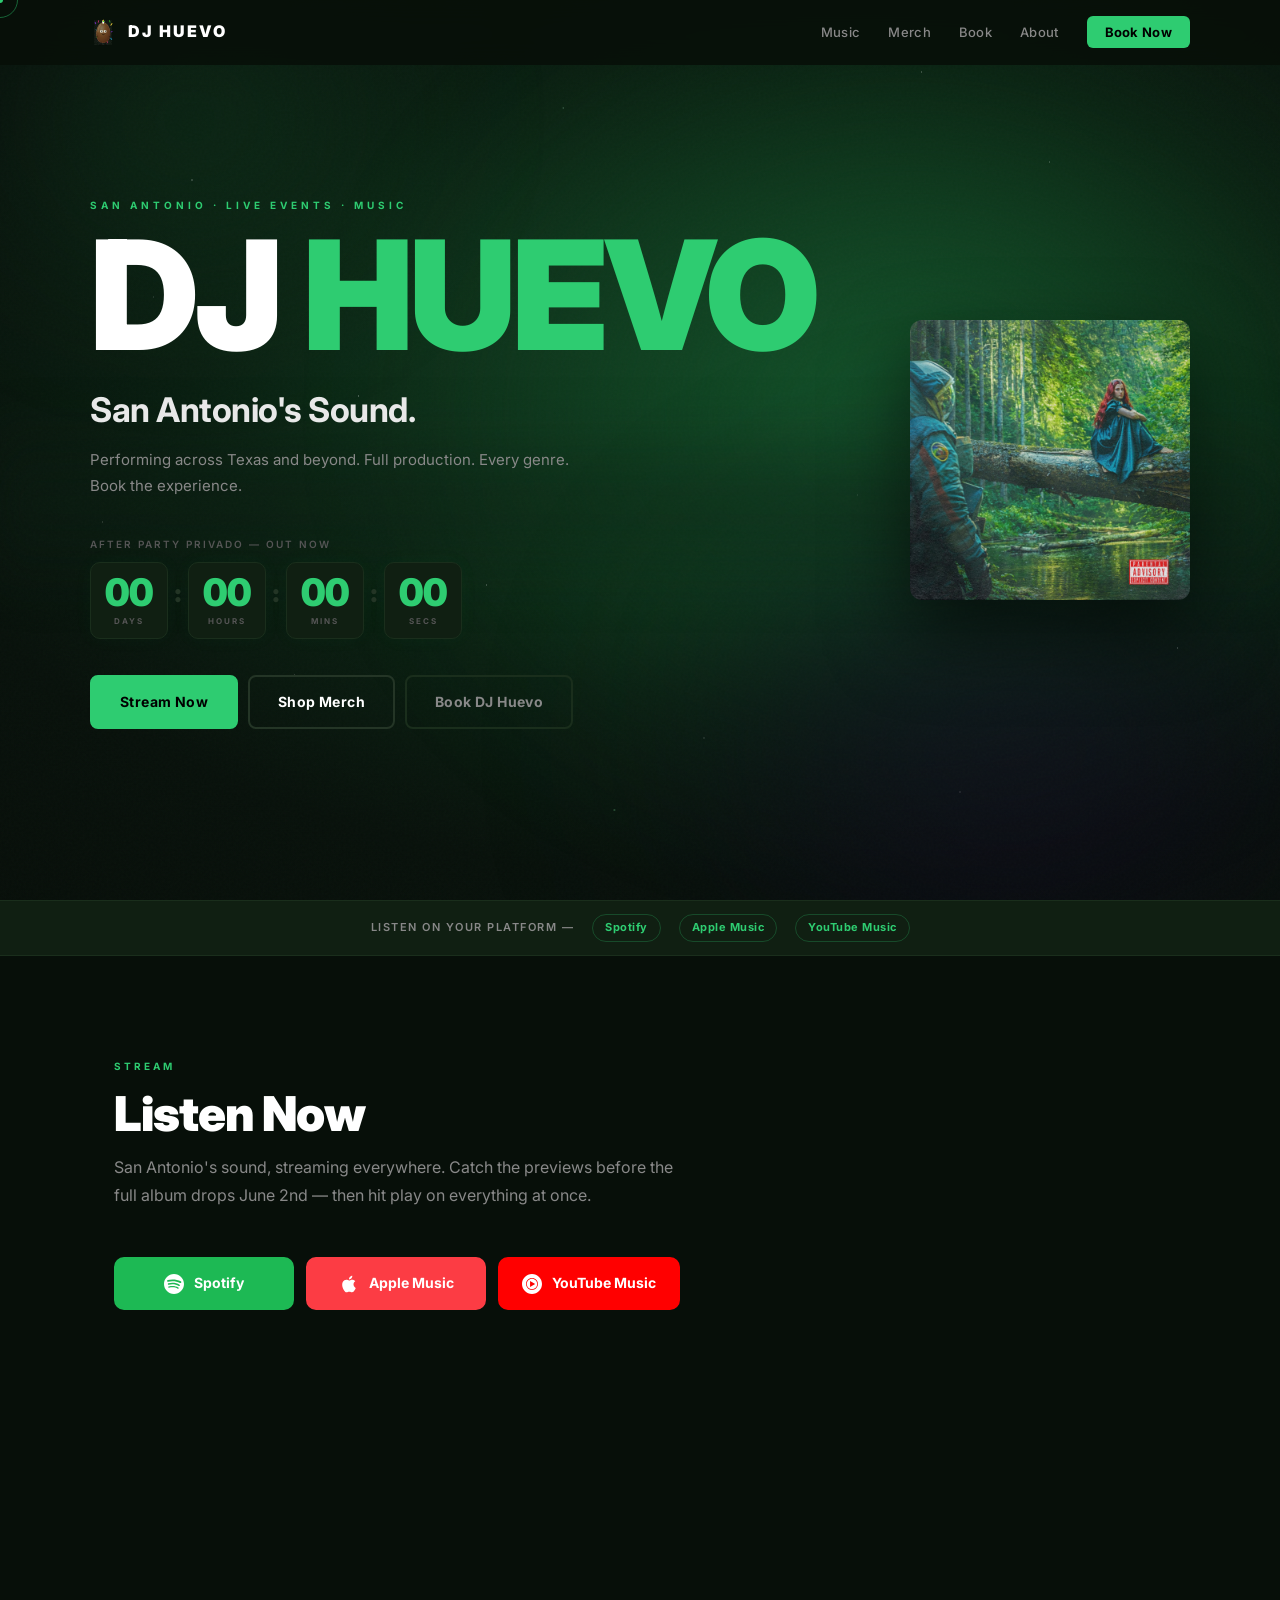
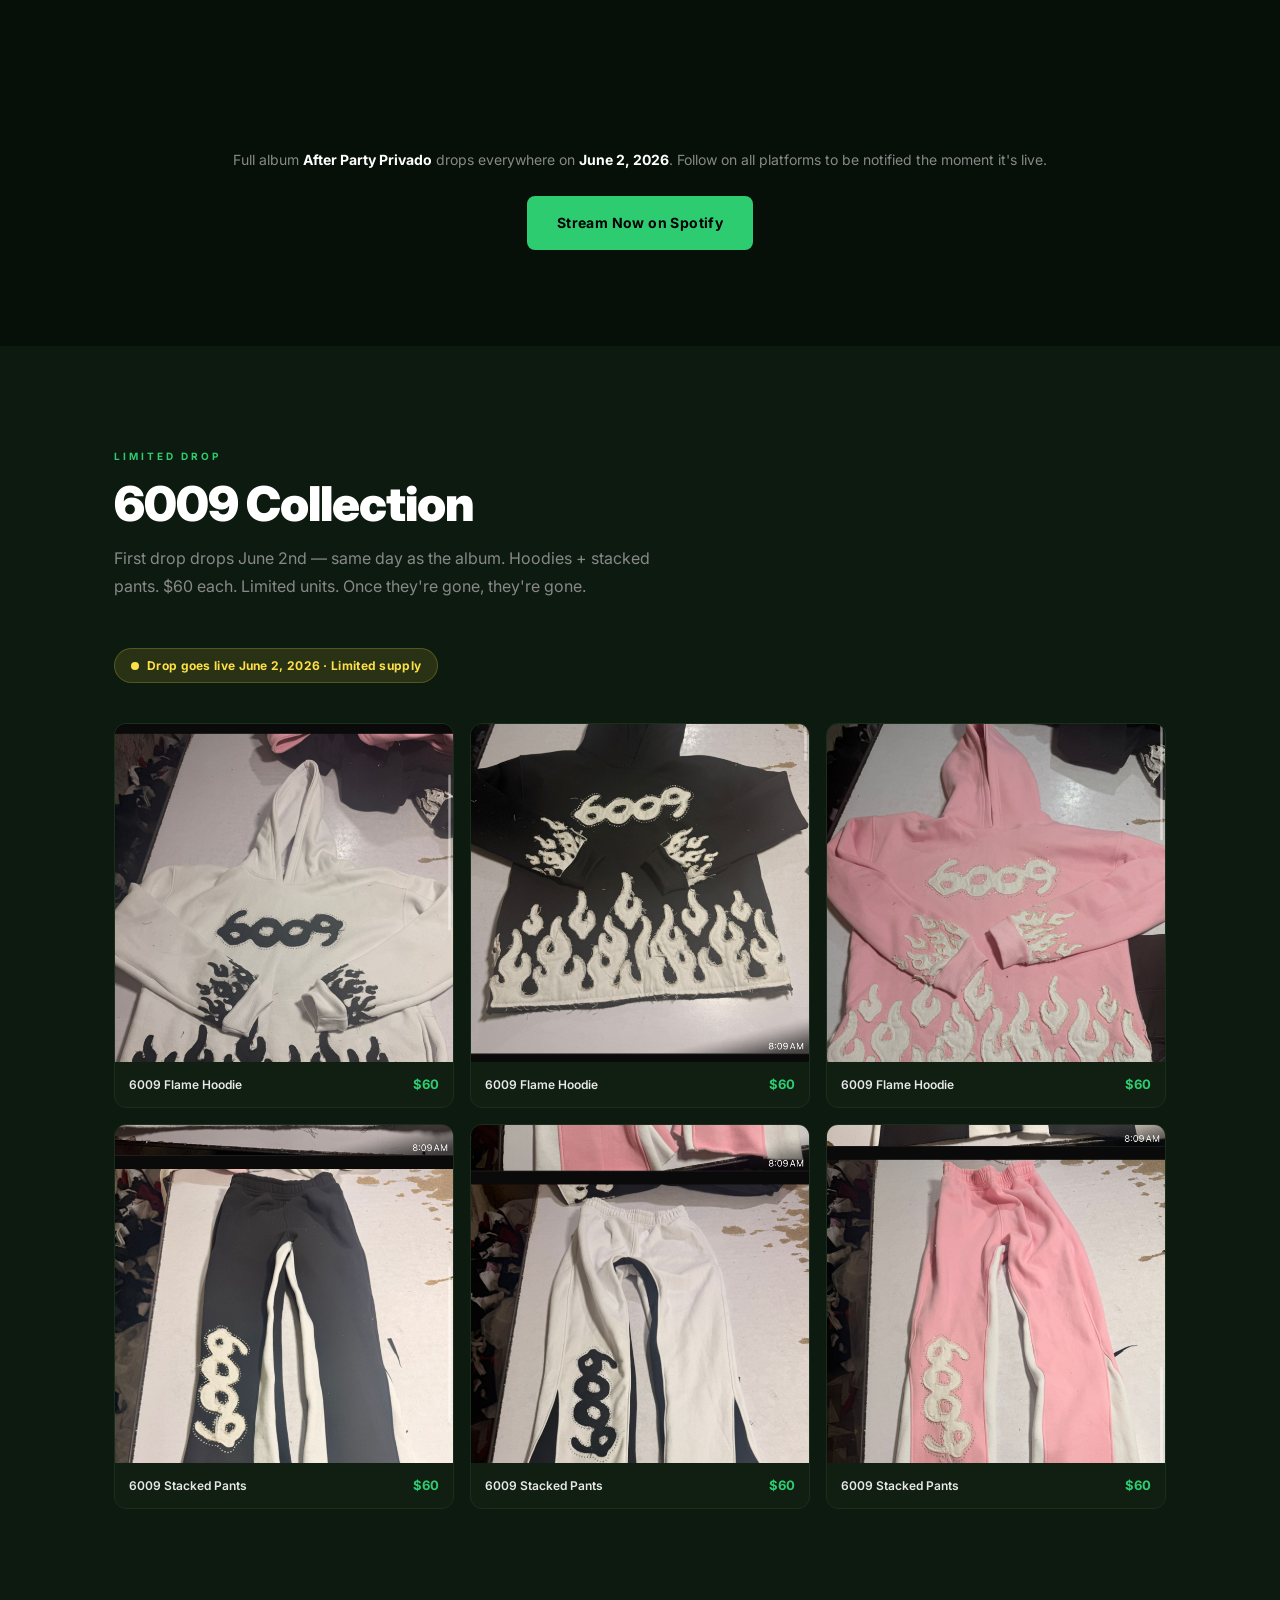
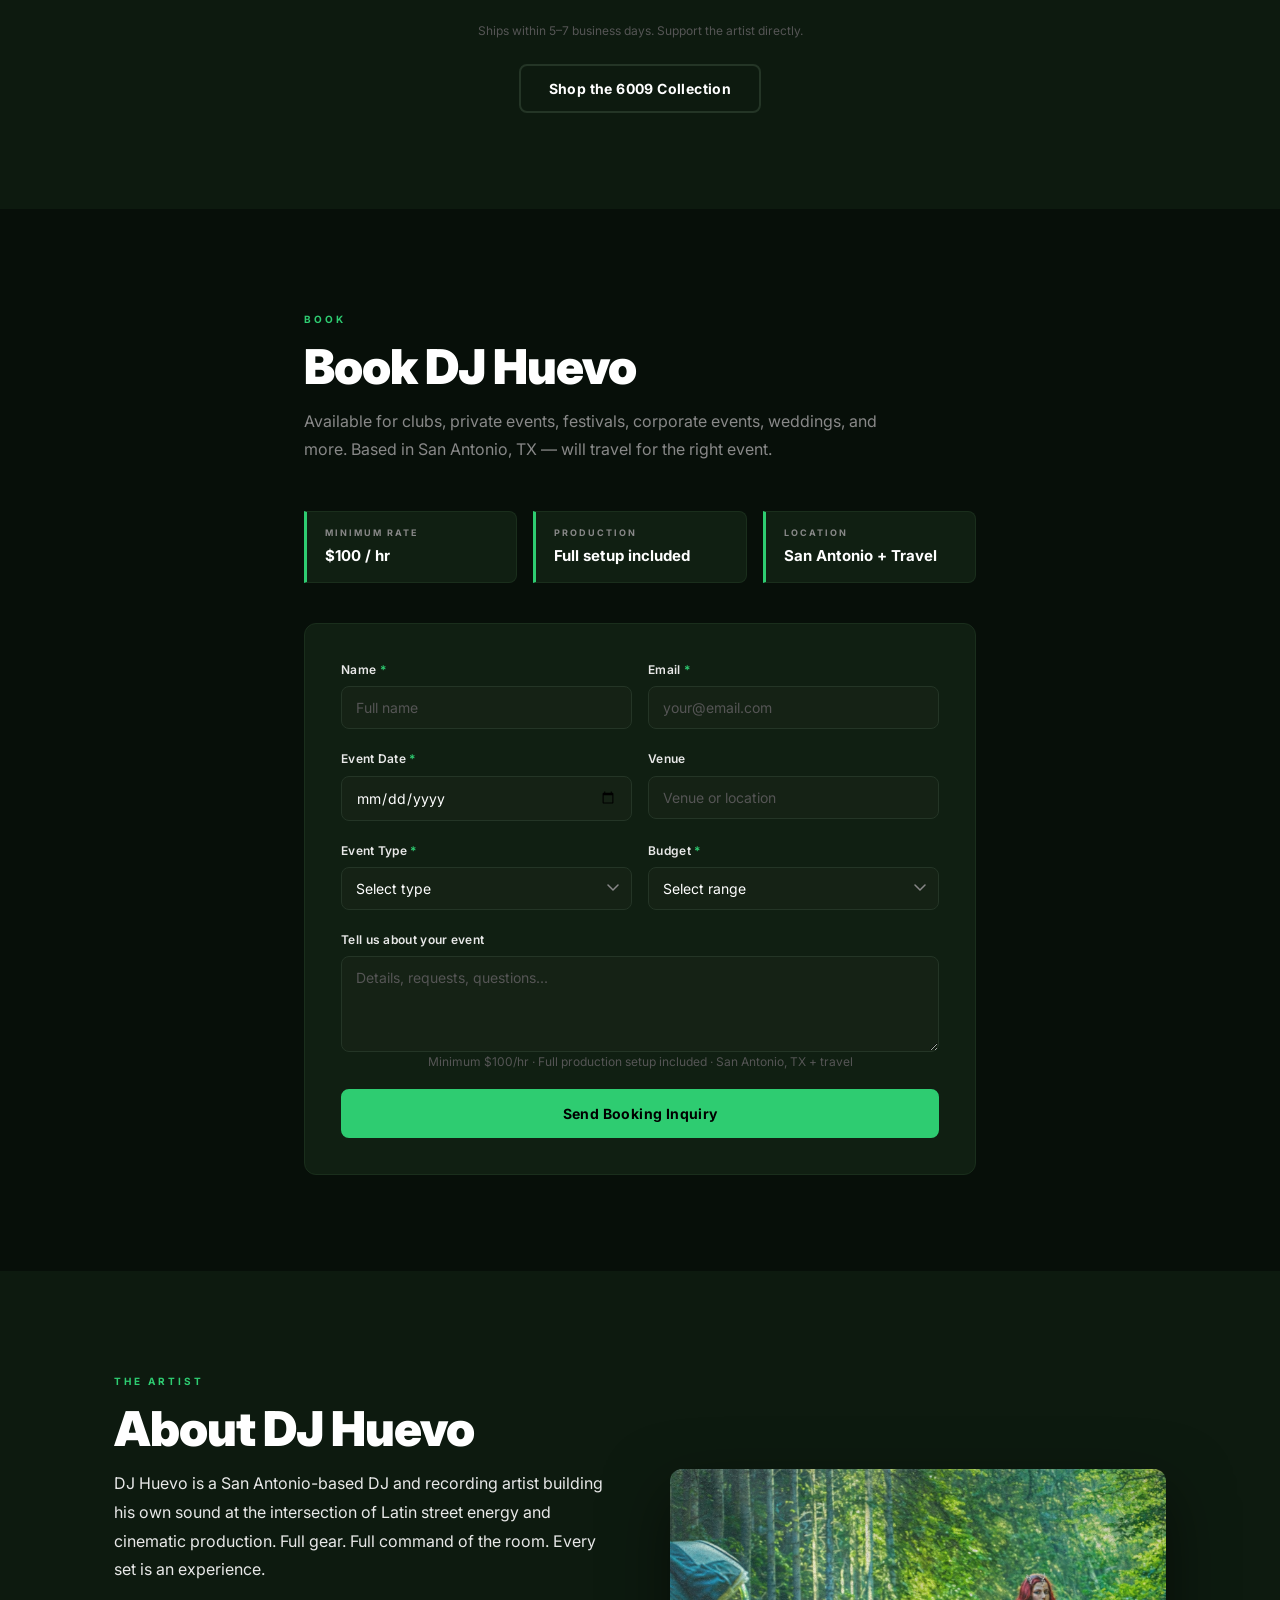
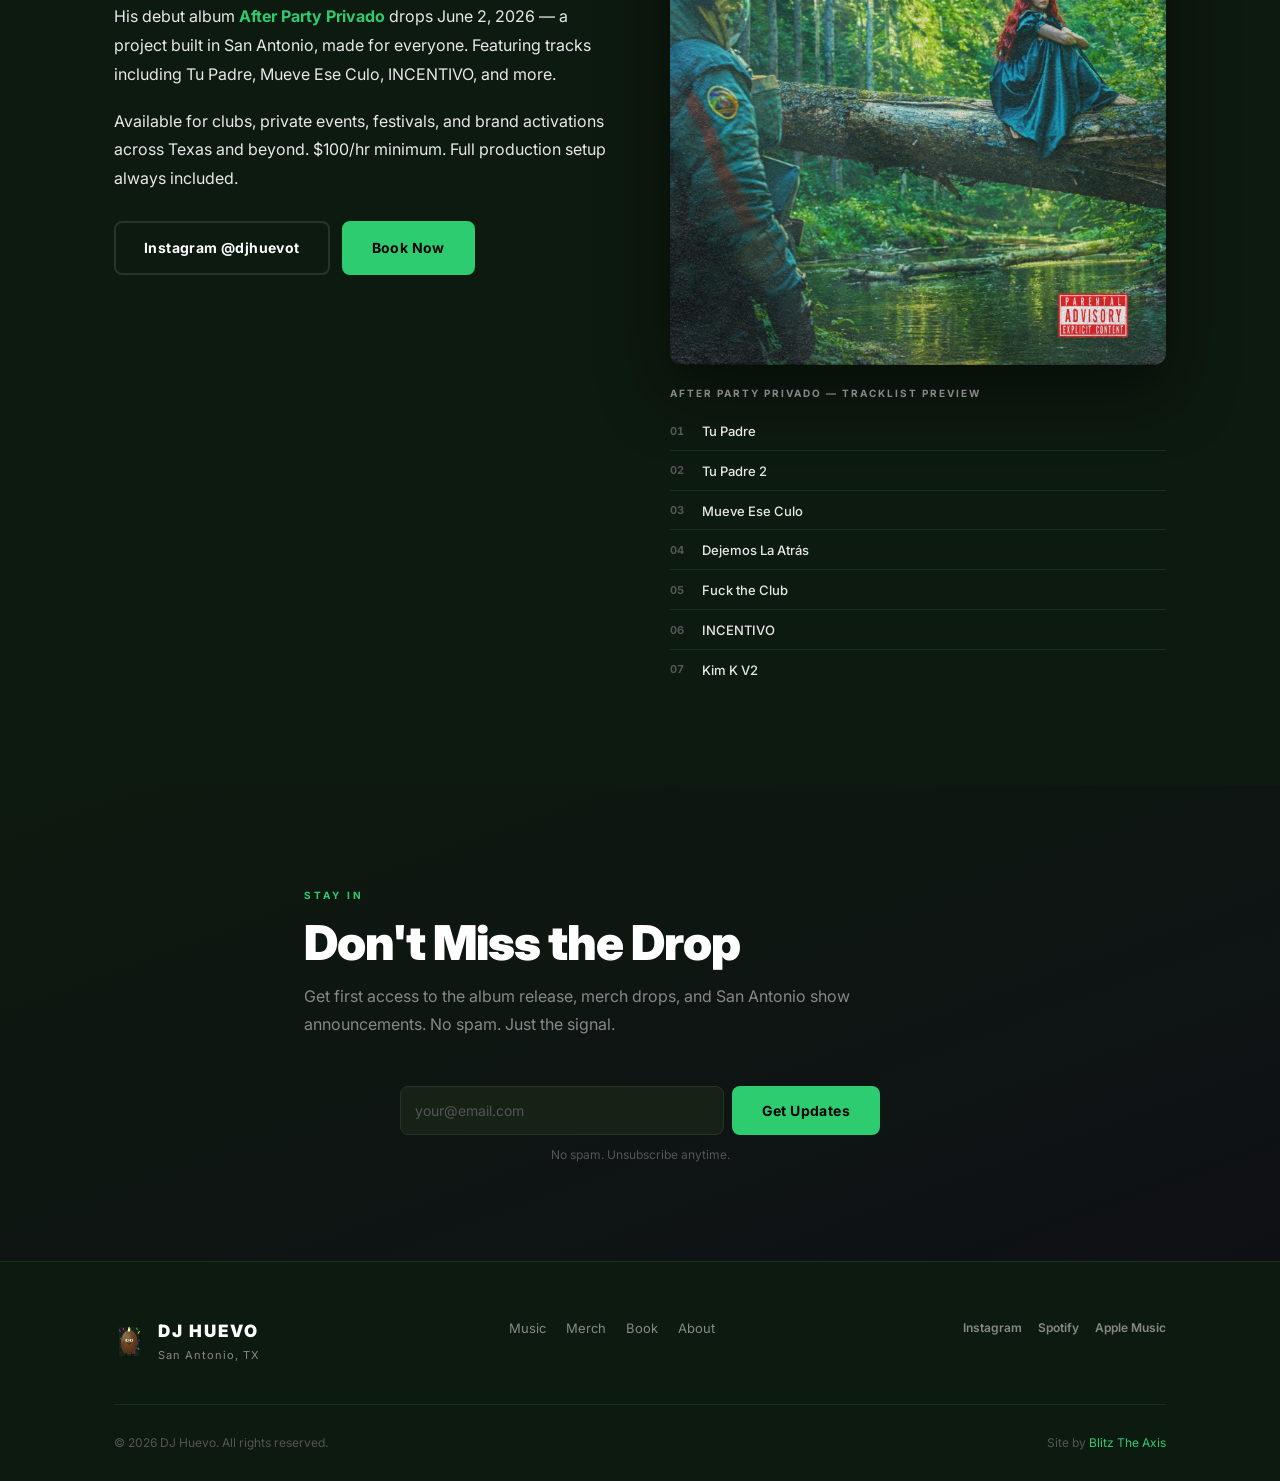
==== commit 0aa26537: "Production build: DJ Huevo single-page site Deep Forest Galaxy hero, animated cursor with spore trai" ====
--- a/index.html
+++ b/index.html
@@ -3,105 +3,447 @@
 <head>
   <meta charset="UTF-8" />
   <meta name="viewport" content="width=device-width, initial-scale=1.0" />
-  <meta name="description" content="Enter DJ Huevo's room-based merch store. Shop the 6009 Collection through an immersive San Antonio mansion experience." />
-  <title>DJ Huevo - 6009 House</title>
+
+  <!-- SEO -->
+  <title>DJ Huevo — San Antonio DJ | Book Now | After Party Privado Out June 2</title>
+  <meta name="description" content="DJ Huevo is San Antonio's DJ. Stream After Party Privado, shop the 6009 Collection, and book DJ Huevo for your next event. Full production setup. $100/hr minimum." />
+  <meta name="keywords" content="DJ Huevo, San Antonio DJ, book a DJ, Latin DJ, After Party Privado, 6009 Collection, DJ booking San Antonio, San Antonio nightlife, Texas DJ" />
+  <link rel="canonical" href="https://djhuevo.com/" />
+
+  <!-- Open Graph -->
+  <meta property="og:type" content="website" />
+  <meta property="og:url" content="https://djhuevo.com/" />
+  <meta property="og:title" content="DJ Huevo — San Antonio's Sound" />
+  <meta property="og:description" content="Stream After Party Privado. Shop the 6009 Collection. Book DJ Huevo for your next event in San Antonio." />
+  <meta property="og:image" content="images/album-cover.jpg" />
+  <meta property="og:image:width" content="1200" />
+  <meta property="og:image:height" content="630" />
+  <meta property="og:site_name" content="DJ Huevo" />
+  <meta property="og:locale" content="en_US" />
+
+  <!-- Twitter Card -->
+  <meta name="twitter:card" content="summary_large_image" />
+  <meta name="twitter:site" content="@djhuevot" />
+  <meta name="twitter:title" content="DJ Huevo — San Antonio's Sound" />
+  <meta name="twitter:description" content="Stream After Party Privado. Shop the 6009 Collection. Book DJ Huevo for your next event." />
+  <meta name="twitter:image" content="images/album-cover.jpg" />
+
+  <!-- Google Tag Manager — replace GTM-XXXXXXX -->
+  <script>(function(w,d,s,l,i){w[l]=w[l]||[];w[l].push({'gtm.start':
+  new Date().getTime(),event:'gtm.js'});var f=d.getElementsByTagName(s)[0],
+  j=d.createElement(s),dl=l!='dataLayer'?'&l='+l:'';j.async=true;j.src=
+  'https://www.googletagmanager.com/gtm.js?id='+i+dl;f.parentNode.insertBefore(j,f);
+  })(window,document,'script','dataLayer','GTM-XXXXXXX');</script>
+
+  <!-- GA4 — replace G-XXXXXXXX -->
+  <script async src="https://www.googletagmanager.com/gtag/js?id=G-XXXXXXXX"></script>
+  <script>
+    window.dataLayer = window.dataLayer || [];
+    function gtag(){dataLayer.push(arguments);}
+    gtag('js', new Date());
+    gtag('config', 'G-XXXXXXXX');
+  </script>
+
+  <!-- Fonts -->
   <link rel="preconnect" href="https://fonts.googleapis.com" />
   <link rel="preconnect" href="https://fonts.gstatic.com" crossorigin />
-  <link href="https://fonts.googleapis.com/css2?family=Archivo+Black&amp;family=Oswald:wght@400;500;600;700&amp;family=Inter:wght@300;400;500;600&amp;display=swap" rel="stylesheet" />
+  <link href="https://fonts.googleapis.com/css2?family=Inter:wght@300;400;500;600;700;900&display=swap" rel="stylesheet" />
+
   <link rel="stylesheet" href="styles.css" />
 </head>
-<body data-page="rooms" class="intro-active">
-  <div class="huevo-intro" id="huevo-intro" role="status" aria-live="polite" aria-label="Loading DJ Huevo 6009 House">
-    <div class="intro-confetti" aria-hidden="true">
-      <i></i><i></i><i></i><i></i><i></i><i></i><i></i><i></i>
-      <i></i><i></i><i></i><i></i><i></i><i></i><i></i><i></i>
-      <i></i><i></i><i></i><i></i><i></i><i></i><i></i><i></i>
-    </div>
-    <div class="intro-egg">
-      <img src="images/dj-huevo-logo.svg" alt="DJ Huevo egg logo" />
-      <span></span>
-    </div>
-    <div class="intro-copy">
-      <p>6009 signal warming up</p>
-      <b>DJ Huevo</b>
-      <small>Cracking the room open...</small>
-    </div>
+<body>
+  <!-- Custom cursor -->
+  <div class="cursor-dot" id="cursor-dot" aria-hidden="true"></div>
+  <div class="cursor-orb" id="cursor-orb" aria-hidden="true"></div>
+
+  <!-- GTM noscript -->
+  <noscript><iframe src="https://www.googletagmanager.com/ns.html?id=GTM-XXXXXXX" height="0" width="0" style="display:none;visibility:hidden"></iframe></noscript>
+
+  <!-- ===================== NAV ===================== -->
+  <nav class="nav" id="nav" aria-label="Main navigation">
+    <div class="nav-inner">
+      <a href="#hero" class="nav-logo" aria-label="DJ Huevo home">
+        <img src="images/dj-huevo-logo.svg" alt="DJ Huevo" class="nav-logo-img" />
+        <span class="nav-logo-text">DJ HUEVO</span>
+      </a>
+      <button class="nav-toggle" id="nav-toggle" aria-label="Toggle menu" aria-expanded="false" aria-controls="nav-links">
+        <span></span><span></span><span></span>
+      </button>
+      <ul class="nav-links" id="nav-links" role="list">
+        <li><a href="#music" class="nav-link" data-track="navMusic">Music</a></li>
+        <li><a href="#merch" class="nav-link" data-track="navMerch">Merch</a></li>
+        <li><a href="#booking" class="nav-link" data-track="navBook">Book</a></li>
+        <li><a href="#about" class="nav-link" data-track="navAbout">About</a></li>
+        <li><a href="#booking" class="nav-link nav-cta" data-track="ctaBookClick">Book Now</a></li>
+      </ul>
+    </div>
+  </nav>
+
+  <!-- ===================== HERO ===================== -->
+  <section id="hero" class="section hero" aria-label="Hero">
+    <div class="hero-bg" aria-hidden="true">
+      <div class="hero-glow hero-glow--green"></div>
+      <div class="hero-glow hero-glow--purple"></div>
+      <div class="hero-stars"></div>
+      <div class="hero-fog"></div>
+    </div>
+
+    <div class="hero-inner">
+      <div class="hero-content">
+        <span class="eyebrow">San Antonio · Live Events · Music</span>
+
+        <h1 class="hero-title">DJ <span class="c-green">HUEVO</span></h1>
+        <p class="hero-tagline">San Antonio's Sound.</p>
+        <p class="hero-sub">Performing across Texas and beyond. Full production. Every genre. Book the experience.</p>
+
+        <!-- Countdown -->
+        <div class="countdown" aria-label="Album release countdown">
+          <p class="countdown-label" id="countdown-label">After Party Privado — Album Drops In</p>
+          <div class="countdown-units" role="timer" aria-live="off">
+            <div class="countdown-unit">
+              <span class="countdown-num" id="cd-days">00</span>
+              <span class="countdown-unit-label">Days</span>
+            </div>
+            <span class="countdown-sep" aria-hidden="true">:</span>
+            <div class="countdown-unit">
+              <span class="countdown-num" id="cd-hours">00</span>
+              <span class="countdown-unit-label">Hours</span>
+            </div>
+            <span class="countdown-sep" aria-hidden="true">:</span>
+            <div class="countdown-unit">
+              <span class="countdown-num" id="cd-mins">00</span>
+              <span class="countdown-unit-label">Mins</span>
+            </div>
+            <span class="countdown-sep" aria-hidden="true">:</span>
+            <div class="countdown-unit">
+              <span class="countdown-num" id="cd-secs">00</span>
+              <span class="countdown-unit-label">Secs</span>
+            </div>
+          </div>
+        </div>
+
+        <!-- Audio player -->
+        <div class="audio-player" id="audio-player" aria-label="Music preview player">
+          <button class="audio-btn" id="audio-toggle" aria-label="Play Tu Padre by DJ Huevo">
+            <span class="audio-icon" id="audio-icon" aria-hidden="true">&#9654;</span>
+          </button>
+          <div class="audio-info">
+            <span class="audio-track" id="audio-track-name">Tu Padre</span>
+            <span class="audio-status" id="audio-status">Preview</span>
+          </div>
+          <div class="audio-bar" aria-hidden="true">
+            <div class="audio-progress" id="audio-progress"></div>
+          </div>
+        </div>
+        <audio id="audio-el" preload="none" aria-hidden="true"></audio>
+
+        <!-- CTAs -->
+        <div class="hero-ctas">
+          <a href="#music" class="btn btn-primary" data-track="ctaStreamClick">Stream Now</a>
+          <a href="#merch" class="btn btn-secondary" data-track="ctaMerchClick">Shop Merch</a>
+          <a href="#booking" class="btn btn-ghost" data-track="ctaBookClick">Book DJ Huevo</a>
+        </div>
+      </div>
+
+      <!-- Album art -->
+      <div class="hero-art" aria-hidden="true">
+        <img src="images/album-cover.jpg" alt="After Party Privado album cover — DJ Huevo" class="hero-album-art" />
+        <div class="hero-art-glow"></div>
+      </div>
+    </div>
+  </section>
+
+  <!-- Listen bar -->
+  <div class="listen-bar" aria-label="Stream DJ Huevo on your platform">
+    <span class="listen-bar-label">Listen on your platform —</span>
+    <a href="https://open.spotify.com/artist/1nTWI80tkOcM5kQyXSzasu" class="listen-bar-link" target="_blank" rel="noopener noreferrer" data-track="spotifyClick" aria-label="Listen on Spotify">Spotify</a>
+    <a href="https://music.apple.com/us/artist/dj-huevo/1229824021" class="listen-bar-link" target="_blank" rel="noopener noreferrer" data-track="appleMusicClick" aria-label="Listen on Apple Music">Apple Music</a>
+    <a href="https://music.youtube.com/channel/UCJrV6je1dMRMkDFnUoS1AIw" class="listen-bar-link" target="_blank" rel="noopener noreferrer" data-track="youtubeMusicClick" aria-label="Listen on YouTube Music">YouTube Music</a>
   </div>
-  <header class="house-nav" aria-label="Store navigation">
-    <nav class="house-nav-left" aria-label="Primary">
-      <a href="#map">Rooms</a>
-      <button type="button" data-open-shop>Shop All</button>
-      <a href="booking.html">Book</a>
-      <a href="archive.html">Archive</a>
-    </nav>
-    <a class="house-brand" href="#map" aria-label="DJ Huevo 6009 House home">
-      <img src="images/dj-huevo-logo.svg" alt="" />
-      <span>DJ Huevo</span>
-    </a>
-    <button class="cart-link" type="button" data-open-shop>Cart ( <span data-cart-count>0</span> )</button>
-  </header>
-
-  <main class="house-shell" id="mainContent">
-    <section class="house-view map-view is-active" id="map" data-view="map" aria-label="6009 House property map">
-      <div class="map-atmosphere" aria-hidden="true"></div>
-      <div class="map-sigil" aria-hidden="true">
-        <img src="images/dj-huevo-logo.svg" alt="" />
-        <span>Huevo</span>
-        <small>6009 / SA</small>
-      </div>
-      <div class="map-title">
-        <p>DJ Huevo presents</p>
-        <h1>6009<br>House</h1>
-        <span>San Antonio after-hours merch house. Album energy, stacked fits, and room-by-room drops.</span>
-      </div>
-      <div class="map-coordinate" aria-hidden="true">
-        <span>29.4241 N</span>
-        <span>98.4936 W</span>
-        <span>Tu Padre signal live</span>
-        <span>Vamonos de Aqui / Jun 2</span>
-      </div>
-      <div class="map-drop-note">
-        <b>6009 Collection</b>
-        <span>Hoodies + stacked pants / $60 each</span>
-      </div>
-      <aside class="map-music-panel" id="map-music-panel" aria-label="DJ Huevo music links"></aside>
-      <a class="map-booking-panel" id="map-booking-panel" href="booking.html" aria-label="Book DJ Huevo">
-        <span>Bookings</span>
-        <b>Book DJ Huevo</b>
-        <small>$100/hr minimum</small>
-      </a>
-      <div class="property-map" id="property-map" aria-label="Clickable mansion room map"></div>
-      <div class="map-legend" aria-label="Room color legend">
-        <span><i class="legend-green"></i> Fit Room</span>
-        <span><i class="legend-purple"></i> Afterhours</span>
-        <span><i class="legend-yellow"></i> Booth</span>
-        <span><i class="legend-red"></i> La Sala</span>
-        <span><i class="legend-warm"></i> Late Plate</span>
-      </div>
-      <div class="map-room-list" id="map-room-list" aria-label="Room shortcuts"></div>
-    </section>
-
-    <div id="room-views"></div>
-  </main>
-
-  <a class="archive-jump" href="archive.html" aria-label="Open original index archive">Original Index</a>
-  <button class="explore-link" type="button" data-enter-room="map">Explore</button>
-  <button class="house-mark" type="button" data-enter-room="map" aria-label="Return to 6009 House map">6009</button>
-  <audio id="bg-audio" preload="metadata"></audio>
-
-  <div class="drawer-overlay" id="drawer-overlay" hidden></div>
-  <aside class="shop-drawer" id="shop-drawer" aria-labelledby="drawer-title" aria-hidden="true">
-    <div class="drawer-header">
-      <h2 class="drawer-title" id="drawer-title">The <span>6009</span> Collection</h2>
-      <button class="drawer-close" id="drawer-close" type="button" aria-label="Close shop drawer">&times;</button>
-    </div>
-    <div class="shopify-buy-wrap">
-      <div id="collection-component-1778036588622"></div>
-    </div>
-  </aside>
-
+
+  <!-- ===================== MUSIC ===================== -->
+  <section id="music" class="section" aria-labelledby="music-heading">
+    <div class="container">
+      <span class="section-label">Stream</span>
+      <h2 id="music-heading" class="section-title">Listen Now</h2>
+      <p class="section-sub">San Antonio's sound, streaming everywhere. Catch the previews before the full album drops June 2nd — then hit play on everything at once.</p>
+
+      <div class="platforms">
+        <a href="https://open.spotify.com/artist/1nTWI80tkOcM5kQyXSzasu" class="platform-btn platform-spotify" target="_blank" rel="noopener noreferrer" data-track="spotifyClick" aria-label="Open DJ Huevo on Spotify">
+          <svg class="platform-icon" viewBox="0 0 24 24" aria-hidden="true" focusable="false"><path d="M12 0C5.4 0 0 5.4 0 12s5.4 12 12 12 12-5.4 12-12S18.66 0 12 0zm5.521 17.34c-.24.359-.66.48-1.021.24-2.82-1.74-6.36-2.101-10.561-1.141-.418.122-.779-.179-.899-.539-.12-.421.18-.78.54-.9 4.56-1.021 8.52-.6 11.64 1.32.42.18.479.659.301 1.02zm1.44-3.3c-.301.42-.841.6-1.262.3-3.239-1.98-8.159-2.58-11.939-1.38-.479.12-1.02-.12-1.14-.6-.12-.48.12-1.021.6-1.141C9.6 9.9 15 10.561 18.72 12.84c.361.181.54.78.241 1.2zm.12-3.36C15.24 8.4 8.82 8.16 5.16 9.301c-.6.179-1.2-.181-1.38-.721-.18-.601.18-1.2.72-1.381 4.26-1.26 11.28-1.02 15.721 1.621.539.3.719 1.02.419 1.56-.299.421-1.02.599-1.559.3z"/></svg>
+          Spotify
+        </a>
+        <a href="https://music.apple.com/us/artist/dj-huevo/1229824021" class="platform-btn platform-apple" target="_blank" rel="noopener noreferrer" data-track="appleMusicClick" aria-label="Open DJ Huevo on Apple Music">
+          <svg class="platform-icon" viewBox="0 0 24 24" aria-hidden="true" focusable="false"><path d="M18.71 19.5c-.83 1.24-1.71 2.45-3.05 2.47-1.34.03-1.77-.79-3.29-.79-1.53 0-2 .77-3.27.82-1.31.05-2.3-1.32-3.14-2.53C4.25 17 2.94 12.45 4.7 9.39c.87-1.52 2.43-2.48 4.12-2.51 1.28-.02 2.5.87 3.29.87.78 0 2.26-1.07 3.8-.91.65.03 2.47.26 3.64 1.98-.09.06-2.17 1.28-2.15 3.81.03 3.02 2.65 4.03 2.68 4.04-.03.07-.42 1.44-1.38 2.83M13 3.5c.73-.83 1.94-1.46 2.94-1.5.13 1.17-.34 2.35-1.04 3.19-.69.85-1.83 1.51-2.95 1.42-.15-1.15.41-2.35 1.05-3.11z"/></svg>
+          Apple Music
+        </a>
+        <a href="https://music.youtube.com/channel/UCJrV6je1dMRMkDFnUoS1AIw" class="platform-btn platform-youtube" target="_blank" rel="noopener noreferrer" data-track="youtubeMusicClick" aria-label="Open DJ Huevo on YouTube Music">
+          <svg class="platform-icon" viewBox="0 0 24 24" aria-hidden="true" focusable="false"><path d="M12 0C5.376 0 0 5.376 0 12s5.376 12 12 12 12-5.376 12-12S18.624 0 12 0zm0 19.104c-3.924 0-7.104-3.18-7.104-7.104S8.076 4.896 12 4.896s7.104 3.18 7.104 7.104-3.18 7.104-7.104 7.104zm0-13.332c-3.432 0-6.228 2.796-6.228 6.228S8.568 18.228 12 18.228s6.228-2.796 6.228-6.228S15.432 5.772 12 5.772zM9.684 15.54V8.46L15.816 12l-6.132 3.54z"/></svg>
+          YouTube Music
+        </a>
+      </div>
+
+      <!-- Spotify embed -->
+      <div class="spotify-wrap">
+        <iframe
+          id="spotify-embed"
+          style="border-radius:12px"
+          src="https://open.spotify.com/embed/artist/1nTWI80tkOcM5kQyXSzasu?utm_source=generator&theme=0"
+          width="100%"
+          height="352"
+          frameborder="0"
+          allowfullscreen
+          allow="autoplay; clipboard-write; encrypted-media; fullscreen; picture-in-picture"
+          loading="lazy"
+          title="DJ Huevo on Spotify"
+          aria-label="Spotify player for DJ Huevo"
+        ></iframe>
+      </div>
+
+      <p class="music-note">Full album <strong>After Party Privado</strong> drops everywhere on <strong>June 2, 2026</strong>. Follow on all platforms to be notified the moment it's live.</p>
+      <a href="https://open.spotify.com/artist/1nTWI80tkOcM5kQyXSzasu" class="btn btn-primary btn-center" target="_blank" rel="noopener noreferrer" data-track="ctaStreamClick">Stream Now on Spotify</a>
+    </div>
+  </section>
+
+  <!-- ===================== MERCH ===================== -->
+  <section id="merch" class="section section-alt" aria-labelledby="merch-heading">
+    <div class="container">
+      <span class="section-label">Limited Drop</span>
+      <h2 id="merch-heading" class="section-title">6009 Collection</h2>
+      <p class="section-sub">First drop drops June 2nd — same day as the album. Hoodies + stacked pants. $60 each. Limited units. Once they're gone, they're gone.</p>
+
+      <div class="merch-badge" aria-live="polite">
+        <span class="merch-badge-dot" aria-hidden="true"></span>
+        Drop goes live June 2, 2026 · Limited supply
+      </div>
+
+      <!-- Merch image grid -->
+      <div class="merch-grid" aria-label="6009 Collection preview">
+        <div class="merch-card">
+          <img src="images/merch-hoodie-white.jpg" alt="6009 Flame Hoodie in White — $60" class="merch-img" loading="lazy" />
+          <div class="merch-card-info">
+            <span class="merch-card-name">6009 Flame Hoodie</span>
+            <span class="merch-card-price">$60</span>
+          </div>
+        </div>
+        <div class="merch-card">
+          <img src="images/merch-hoodie-black.jpg" alt="6009 Flame Hoodie in Black — $60" class="merch-img" loading="lazy" />
+          <div class="merch-card-info">
+            <span class="merch-card-name">6009 Flame Hoodie</span>
+            <span class="merch-card-price">$60</span>
+          </div>
+        </div>
+        <div class="merch-card">
+          <img src="images/merch-hoodie-pink.jpg" alt="6009 Flame Hoodie in Pink — $60" class="merch-img" loading="lazy" />
+          <div class="merch-card-info">
+            <span class="merch-card-name">6009 Flame Hoodie</span>
+            <span class="merch-card-price">$60</span>
+          </div>
+        </div>
+        <div class="merch-card">
+          <img src="images/merch-pants-black.jpg" alt="6009 Stacked Pants in Black — $60" class="merch-img" loading="lazy" />
+          <div class="merch-card-info">
+            <span class="merch-card-name">6009 Stacked Pants</span>
+            <span class="merch-card-price">$60</span>
+          </div>
+        </div>
+        <div class="merch-card">
+          <img src="images/merch-pants-white.jpg" alt="6009 Stacked Pants in White — $60" class="merch-img" loading="lazy" />
+          <div class="merch-card-info">
+            <span class="merch-card-name">6009 Stacked Pants</span>
+            <span class="merch-card-price">$60</span>
+          </div>
+        </div>
+        <div class="merch-card">
+          <img src="images/merch-pants-pink.jpg" alt="6009 Stacked Pants in Pink — $60" class="merch-img" loading="lazy" />
+          <div class="merch-card-info">
+            <span class="merch-card-name">6009 Stacked Pants</span>
+            <span class="merch-card-price">$60</span>
+          </div>
+        </div>
+      </div>
+
+      <!-- Shopify Buy Button embed -->
+      <div class="shopify-wrap" id="shopify-wrap">
+        <div id="collection-component-1778036588622" aria-label="Shop 6009 Collection"></div>
+      </div>
+
+      <p class="merch-note">Ships within 5–7 business days. Support the artist directly.</p>
+      <button class="btn btn-secondary btn-center" id="shop-cta" data-track="ctaMerchClick" type="button">Shop the 6009 Collection</button>
+    </div>
+  </section>
+
+  <!-- ===================== BOOKING ===================== -->
+  <section id="booking" class="section" aria-labelledby="booking-heading">
+    <div class="container container-narrow">
+      <span class="section-label">Book</span>
+      <h2 id="booking-heading" class="section-title">Book DJ Huevo</h2>
+      <p class="section-sub">Available for clubs, private events, festivals, corporate events, weddings, and more. Based in San Antonio, TX — will travel for the right event.</p>
+
+      <div class="booking-meta">
+        <div class="booking-meta-item">
+          <span class="booking-meta-label">Minimum Rate</span>
+          <span class="booking-meta-value">$100 / hr</span>
+        </div>
+        <div class="booking-meta-item">
+          <span class="booking-meta-label">Production</span>
+          <span class="booking-meta-value">Full setup included</span>
+        </div>
+        <div class="booking-meta-item">
+          <span class="booking-meta-label">Location</span>
+          <span class="booking-meta-value">San Antonio + Travel</span>
+        </div>
+      </div>
+
+      <form class="booking-form" id="booking-form" aria-label="Booking inquiry form" novalidate>
+        <div class="form-row form-row-2">
+          <div class="form-group">
+            <label class="form-label" for="f-name">Name <span class="req" aria-hidden="true">*</span></label>
+            <input class="form-input" type="text" id="f-name" name="name" placeholder="Full name" required autocomplete="name" aria-required="true" />
+          </div>
+          <div class="form-group">
+            <label class="form-label" for="f-email">Email <span class="req" aria-hidden="true">*</span></label>
+            <input class="form-input" type="email" id="f-email" name="email" placeholder="your@email.com" required autocomplete="email" aria-required="true" />
+          </div>
+        </div>
+        <div class="form-row form-row-2">
+          <div class="form-group">
+            <label class="form-label" for="f-date">Event Date <span class="req" aria-hidden="true">*</span></label>
+            <input class="form-input" type="date" id="f-date" name="event_date" required aria-required="true" />
+          </div>
+          <div class="form-group">
+            <label class="form-label" for="f-venue">Venue</label>
+            <input class="form-input" type="text" id="f-venue" name="venue" placeholder="Venue or location" autocomplete="off" />
+          </div>
+        </div>
+        <div class="form-row form-row-2">
+          <div class="form-group">
+            <label class="form-label" for="f-type">Event Type <span class="req" aria-hidden="true">*</span></label>
+            <select class="form-input form-select" id="f-type" name="event_type" required aria-required="true">
+              <option value="" disabled selected>Select type</option>
+              <option value="club">Club Night</option>
+              <option value="private">Private Event</option>
+              <option value="festival">Festival</option>
+              <option value="corporate">Corporate</option>
+              <option value="wedding">Wedding</option>
+              <option value="other">Other</option>
+            </select>
+          </div>
+          <div class="form-group">
+            <label class="form-label" for="f-budget">Budget <span class="req" aria-hidden="true">*</span></label>
+            <select class="form-input form-select" id="f-budget" name="budget" required aria-required="true">
+              <option value="" disabled selected>Select range</option>
+              <option value="500-999">$500 – $999</option>
+              <option value="1000-2499">$1,000 – $2,499</option>
+              <option value="2500-4999">$2,500 – $4,999</option>
+              <option value="5000+">$5,000+</option>
+            </select>
+          </div>
+        </div>
+        <div class="form-group">
+          <label class="form-label" for="f-message">Tell us about your event</label>
+          <textarea class="form-input form-textarea" id="f-message" name="message" placeholder="Details, requests, questions..." rows="4"></textarea>
+        </div>
+        <!-- UTM hidden fields -->
+        <input type="hidden" name="utm_source" id="f-utm-source" />
+        <input type="hidden" name="utm_medium" id="f-utm-medium" />
+        <input type="hidden" name="utm_campaign" id="f-utm-campaign" />
+        <input type="hidden" name="utm_term" id="f-utm-term" />
+        <input type="hidden" name="utm_content" id="f-utm-content" />
+        <p class="form-note">Minimum $100/hr · Full production setup included · San Antonio, TX + travel</p>
+        <button type="submit" class="btn btn-primary btn-full" data-track="bookingSubmit">Send Booking Inquiry</button>
+      </form>
+    </div>
+  </section>
+
+  <!-- ===================== ABOUT / MEDIA ===================== -->
+  <section id="about" class="section section-alt" aria-labelledby="about-heading">
+    <div class="container">
+      <span class="section-label">The Artist</span>
+      <h2 id="about-heading" class="section-title">About DJ Huevo</h2>
+
+      <div class="about-layout">
+        <div class="about-text">
+          <p class="about-para">DJ Huevo is a San Antonio-based DJ and recording artist building his own sound at the intersection of Latin street energy and cinematic production. Full gear. Full command of the room. Every set is an experience.</p>
+          <p class="about-para">His debut album <strong>After Party Privado</strong> drops June 2, 2026 — a project built in San Antonio, made for everyone. Featuring tracks including Tu Padre, Mueve Ese Culo, INCENTIVO, and more.</p>
+          <p class="about-para">Available for clubs, private events, festivals, and brand activations across Texas and beyond. $100/hr minimum. Full production setup always included.</p>
+          <div class="about-ctas">
+            <a href="https://www.instagram.com/djhuevot/" class="btn btn-secondary" target="_blank" rel="noopener noreferrer" data-track="instagramClick">Instagram @djhuevot</a>
+            <a href="#booking" class="btn btn-primary" data-track="ctaBookClick">Book Now</a>
+          </div>
+        </div>
+        <div class="about-art">
+          <div class="about-art-frame">
+            <img src="images/album-cover.jpg" alt="DJ Huevo — After Party Privado album artwork" class="about-album" loading="lazy" />
+          </div>
+          <div class="about-tracks" aria-label="Album tracks">
+            <p class="about-tracks-label">After Party Privado — Tracklist Preview</p>
+            <ul class="track-list">
+              <li class="track-item"><span class="track-num">01</span><span class="track-name">Tu Padre</span></li>
+              <li class="track-item"><span class="track-num">02</span><span class="track-name">Tu Padre 2</span></li>
+              <li class="track-item"><span class="track-num">03</span><span class="track-name">Mueve Ese Culo</span></li>
+              <li class="track-item"><span class="track-num">04</span><span class="track-name">Dejemos La Atrás</span></li>
+              <li class="track-item"><span class="track-num">05</span><span class="track-name">Fuck the Club</span></li>
+              <li class="track-item"><span class="track-num">06</span><span class="track-name">INCENTIVO</span></li>
+              <li class="track-item"><span class="track-num">07</span><span class="track-name">Kim K V2</span></li>
+            </ul>
+          </div>
+        </div>
+      </div>
+    </div>
+  </section>
+
+  <!-- ===================== EMAIL CAPTURE ===================== -->
+  <section id="email-capture" class="section section-email" aria-labelledby="email-heading">
+    <div class="container container-narrow">
+      <span class="section-label">Stay In</span>
+      <h2 id="email-heading" class="section-title">Don't Miss the Drop</h2>
+      <p class="section-sub">Get first access to the album release, merch drops, and San Antonio show announcements. No spam. Just the signal.</p>
+      <form class="email-form" id="email-form" aria-label="Email signup" novalidate>
+        <div class="email-row">
+          <input type="email" class="form-input email-input" name="email" id="ef-email" placeholder="your@email.com" required aria-label="Your email address" aria-required="true" autocomplete="email" />
+          <button type="submit" class="btn btn-primary" data-track="emailSignup" data-source="email-section">Get Updates</button>
+        </div>
+        <input type="hidden" name="utm_source" id="ef-utm-source" />
+        <input type="hidden" name="utm_medium" id="ef-utm-medium" />
+        <input type="hidden" name="utm_campaign" id="ef-utm-campaign" />
+        <p class="email-disclaimer">No spam. Unsubscribe anytime.</p>
+      </form>
+    </div>
+  </section>
+
+  <!-- ===================== FOOTER ===================== -->
+  <footer class="footer" aria-label="Site footer">
+    <div class="container">
+      <div class="footer-top">
+        <div class="footer-brand">
+          <img src="images/dj-huevo-logo.svg" alt="DJ Huevo" class="footer-logo" />
+          <div>
+            <span class="footer-name">DJ HUEVO</span>
+            <span class="footer-location">San Antonio, TX</span>
+          </div>
+        </div>
+        <nav class="footer-nav" aria-label="Footer navigation">
+          <a href="#music" class="footer-link">Music</a>
+          <a href="#merch" class="footer-link">Merch</a>
+          <a href="#booking" class="footer-link">Book</a>
+          <a href="#about" class="footer-link">About</a>
+        </nav>
+        <div class="footer-socials">
+          <a href="https://www.instagram.com/djhuevot/" class="footer-social" target="_blank" rel="noopener noreferrer" aria-label="Instagram">Instagram</a>
+          <a href="https://open.spotify.com/artist/1nTWI80tkOcM5kQyXSzasu" class="footer-social" target="_blank" rel="noopener noreferrer" aria-label="Spotify">Spotify</a>
+          <a href="https://music.apple.com/us/artist/dj-huevo/1229824021" class="footer-social" target="_blank" rel="noopener noreferrer" aria-label="Apple Music">Apple Music</a>
+        </div>
+      </div>
+      <div class="footer-bottom">
+        <p class="footer-copy">&copy; 2026 DJ Huevo. All rights reserved.</p>
+        <p class="footer-credit">Site by <a href="https://blitztheaxis.com" class="footer-credit-link" target="_blank" rel="noopener noreferrer">Blitz The Axis</a></p>
+      </div>
+    </div>
+  </footer>
+
+  <!-- Shopify Buy Button SDK -->
   <script src="https://sdks.shopifycdn.com/buy-button/latest/buy-button-storefront.min.js"></script>
-  <script src="store-data.js"></script>
   <script src="app.js"></script>
 </body>
 </html>
--- a/styles.css
+++ b/styles.css
@@ -1,2259 +1,1018 @@
+/* ================================================
+   DJ HUEVO — styles.css
+   Dark · Neon Green · Purple · Yellow
+   Mobile-first, production-ready
+   ================================================ */
+
+/* ---- CUSTOM CURSOR ---- */
+*, *::before, *::after { cursor: none !important; }
+
+.cursor-dot {
+  position: fixed;
+  top: 0; left: 0;
+  width: 6px; height: 6px;
+  background: var(--green, #2ECC71);
+  border-radius: 50%;
+  pointer-events: none;
+  z-index: 99999;
+  transform: translate(-50%, -50%);
+  transition: width 0.15s ease, height 0.15s ease, background 0.15s ease, opacity 0.15s ease;
+  will-change: transform;
+}
+
+.cursor-orb {
+  position: fixed;
+  top: 0; left: 0;
+  width: 36px; height: 36px;
+  border: 1.5px solid rgba(46, 204, 113, 0.45);
+  border-radius: 50%;
+  pointer-events: none;
+  z-index: 99998;
+  transform: translate(-50%, -50%);
+  transition: width 0.35s cubic-bezier(0.23,1,0.32,1),
+              height 0.35s cubic-bezier(0.23,1,0.32,1),
+              border-color 0.25s ease,
+              background 0.25s ease;
+  will-change: transform;
+  backdrop-filter: none;
+}
+
+.cursor-orb.hovering {
+  width: 64px; height: 64px;
+  border-color: rgba(46, 204, 113, 0.8);
+  background: rgba(46, 204, 113, 0.06);
+}
+
+.cursor-orb.clicking {
+  width: 24px; height: 24px;
+  background: rgba(46, 204, 113, 0.2);
+  border-color: var(--green, #2ECC71);
+}
+
+.cursor-dot.hovering {
+  width: 4px; height: 4px;
+  opacity: 0.6;
+}
+
+.cursor-dot.clicking {
+  width: 8px; height: 8px;
+  background: #fff;
+}
+
+.cursor-spore {
+  position: fixed;
+  border-radius: 50%;
+  pointer-events: none;
+  z-index: 99997;
+  will-change: transform, opacity;
+  background: radial-gradient(circle, rgba(46,204,113,0.9) 0%, rgba(46,204,113,0) 70%);
+}
+
+@media (hover: none) {
+  .cursor-dot, .cursor-orb { display: none; }
+  *, *::before, *::after { cursor: auto !important; }
+}
+
+/* ---- VARIABLES ---- */
 :root {
-  --bg: #080808;
-  --ink: #f7f3e8;
-  --muted: rgba(247, 243, 232, 0.68);
-  --line: rgba(247, 243, 232, 0.22);
-  --purple: #9B30FF;
-  --green: #39FF14;
-  --yellow: #FFE135;
-  --warm: #b98239;
-  --red: #d8432e;
-  --night: #12100d;
-  --glass: rgba(8, 8, 8, 0.52);
-  --font-display: "Archivo Black", sans-serif;
-  --font-heading: "Oswald", sans-serif;
-  --font-body: "Inter", sans-serif;
-  --ease: cubic-bezier(0.16, 1, 0.3, 1);
-}
-
-*,
-*::before,
-*::after {
-  box-sizing: border-box;
-}
-
-html,
+  --green:       #2ECC71;
+  --green-dim:   rgba(46, 204, 113, 0.12);
+  --green-glow:  rgba(46, 204, 113, 0.25);
+  --green-dark:  #27ae60;
+  --purple:      #6B21A8;
+  --purple-dim:  rgba(107, 33, 168, 0.15);
+  --yellow:      #FDE047;
+  --yellow-dim:  rgba(253, 224, 71, 0.12);
+  --dark:        #070f09;
+  --dark-2:      #0d1a0f;
+  --dark-3:      #101f12;
+  --dark-4:      #152215;
+  --border:      #1a2e1c;
+  --border-2:    #243526;
+  --white:       #FFFFFF;
+  --off-white:   #E8E8E8;
+  --gray:        #888888;
+  --gray-2:      #555555;
+  --font:        'Inter', sans-serif;
+  --max-w:       1100px;
+  --narrow-w:    720px;
+  --radius:      12px;
+  --ease:        0.2s ease;
+}
+
+/* ---- RESET ---- */
+*, *::before, *::after { margin: 0; padding: 0; box-sizing: border-box; }
+
+html {
+  scroll-behavior: smooth;
+  -webkit-text-size-adjust: 100%;
+  font-size: 16px;
+}
+
 body {
+  font-family: var(--font);
+  background: var(--dark);
+  color: var(--white);
+  line-height: 1.6;
+  overflow-x: hidden;
+  -webkit-font-smoothing: antialiased;
+  -moz-osx-font-smoothing: grayscale;
+}
+
+img, video { max-width: 100%; display: block; }
+a { color: inherit; text-decoration: none; }
+button { cursor: pointer; font-family: var(--font); background: none; border: none; }
+input, select, textarea { font-family: var(--font); }
+ul { list-style: none; }
+
+/* ---- UTILITIES ---- */
+.c-green  { color: var(--green); }
+.c-yellow { color: var(--yellow); }
+.c-purple { color: var(--purple); }
+
+.container {
   width: 100%;
-  height: 100%;
-  margin: 0;
-}
-
-html {
-  background: var(--bg);
-  color: var(--ink);
-  font-family: var(--font-body);
-}
-
-body {
-  min-width: 320px;
+  max-width: var(--max-w);
+  margin: 0 auto;
+  padding: 0 24px;
+}
+.container-narrow { max-width: var(--narrow-w); }
+
+.section        { padding: 96px 0; }
+.section-alt    { background: var(--dark-2); }
+.section-email  { background: linear-gradient(160deg, var(--dark-2) 0%, rgba(107,33,168,0.08) 100%); }
+
+.section-label {
+  display: inline-block;
+  font-size: 10px;
+  font-weight: 700;
+  letter-spacing: 3px;
+  text-transform: uppercase;
+  color: var(--green);
+  margin-bottom: 14px;
+}
+
+.section-title {
+  font-size: clamp(30px, 5vw, 48px);
+  font-weight: 900;
+  letter-spacing: -1px;
+  line-height: 1.08;
+  margin-bottom: 14px;
+}
+
+.section-sub {
+  font-size: 16px;
+  color: var(--gray);
+  max-width: 580px;
+  margin-bottom: 48px;
+  line-height: 1.75;
+}
+
+.eyebrow {
+  display: inline-block;
+  font-size: 10px;
+  font-weight: 700;
+  letter-spacing: 4px;
+  text-transform: uppercase;
+  color: var(--green);
+  margin-bottom: 16px;
+}
+
+/* ---- BUTTONS ---- */
+.btn {
+  display: inline-flex;
+  align-items: center;
+  justify-content: center;
+  gap: 8px;
+  padding: 14px 28px;
+  border-radius: 8px;
+  font-size: 14px;
+  font-weight: 700;
+  letter-spacing: 0.4px;
+  border: 2px solid transparent;
+  transition: all var(--ease);
+  text-align: center;
+  white-space: nowrap;
+  cursor: pointer;
+}
+
+.btn-primary {
+  background: var(--green);
+  color: #000;
+  border-color: var(--green);
+}
+.btn-primary:hover, .btn-primary:focus-visible {
+  background: var(--green-dark);
+  border-color: var(--green-dark);
+  transform: translateY(-1px);
+  box-shadow: 0 8px 24px rgba(46,204,113,0.3);
+  outline: none;
+}
+
+.btn-secondary {
+  background: transparent;
+  color: var(--white);
+  border-color: var(--border-2);
+}
+.btn-secondary:hover, .btn-secondary:focus-visible {
+  border-color: var(--green);
+  color: var(--green);
+  transform: translateY(-1px);
+  outline: none;
+}
+
+.btn-ghost {
+  background: transparent;
+  color: var(--gray);
+  border-color: var(--border);
+}
+.btn-ghost:hover, .btn-ghost:focus-visible {
+  color: var(--white);
+  border-color: var(--border-2);
+  outline: none;
+}
+
+.btn-full   { width: 100%; }
+.btn-center { display: flex; margin: 0 auto; width: fit-content; }
+
+/* ---- NAV ---- */
+.nav {
+  position: fixed;
+  top: 0; left: 0; right: 0;
+  z-index: 100;
+  padding: 18px 24px;
+  background: rgba(7,15,9,0.88);
+  backdrop-filter: blur(14px);
+  -webkit-backdrop-filter: blur(14px);
+  border-bottom: 1px solid transparent;
+  transition: border-color var(--ease), padding var(--ease), background var(--ease);
+}
+.nav.scrolled {
+  border-color: var(--border);
+  padding: 12px 24px;
+  background: rgba(7,15,9,0.96);
+}
+
+.nav-inner {
+  max-width: var(--max-w);
+  margin: 0 auto;
+  display: flex;
+  align-items: center;
+  justify-content: space-between;
+}
+
+.nav-logo {
+  display: flex;
+  align-items: center;
+  gap: 10px;
+  transition: opacity var(--ease);
+}
+.nav-logo:hover { opacity: 0.8; }
+.nav-logo-img   { width: 28px; height: 28px; object-fit: contain; }
+.nav-logo-text  {
+  font-size: 16px;
+  font-weight: 900;
+  letter-spacing: 2px;
+  color: var(--white);
+}
+
+.nav-links {
+  display: flex;
+  align-items: center;
+  gap: 28px;
+}
+
+.nav-link {
+  font-size: 13px;
+  font-weight: 500;
+  color: var(--gray);
+  letter-spacing: 0.3px;
+  transition: color var(--ease);
+}
+.nav-link:hover { color: var(--white); }
+
+.nav-cta {
+  background: var(--green);
+  color: #000;
+  font-weight: 700;
+  padding: 8px 18px;
+  border-radius: 6px;
+  transition: background var(--ease), transform var(--ease);
+}
+.nav-cta:hover { background: var(--green-dark); color: #000; transform: translateY(-1px); }
+
+.nav-toggle {
+  display: none;
+  flex-direction: column;
+  gap: 5px;
+  padding: 4px;
+  color: var(--white);
+}
+.nav-toggle span {
+  display: block;
+  width: 22px; height: 2px;
+  background: var(--white);
+  border-radius: 2px;
+  transition: all var(--ease);
+}
+.nav-toggle[aria-expanded="true"] span:nth-child(1) { transform: translateY(7px) rotate(45deg); }
+.nav-toggle[aria-expanded="true"] span:nth-child(2) { opacity: 0; }
+.nav-toggle[aria-expanded="true"] span:nth-child(3) { transform: translateY(-7px) rotate(-45deg); }
+
+@media (max-width: 768px) {
+  .nav-toggle { display: flex; }
+  .nav-links {
+    position: absolute;
+    top: 100%; left: 0; right: 0;
+    flex-direction: column;
+    align-items: stretch;
+    background: var(--dark-2);
+    border-bottom: 1px solid var(--border);
+    padding: 20px 24px;
+    gap: 16px;
+    transform: translateY(-8px);
+    opacity: 0;
+    pointer-events: none;
+    transition: all var(--ease);
+  }
+  .nav-links.open {
+    transform: translateY(0);
+    opacity: 1;
+    pointer-events: all;
+  }
+  .nav-cta { text-align: center; }
+}
+
+/* ---- HERO ---- */
+.hero {
+  min-height: 100vh;
+  display: flex;
+  align-items: center;
+  position: relative;
   overflow: hidden;
+  padding: 100px 24px 80px;
+}
+
+.hero-bg {
+  position: absolute;
+  inset: 0;
+  pointer-events: none;
+  z-index: 0;
   background:
-    radial-gradient(circle at 72% 22%, rgba(155, 48, 255, 0.15), transparent 34%),
-    radial-gradient(circle at 20% 78%, rgba(57, 255, 20, 0.09), transparent 30%),
-    #080808;
-  color: var(--ink);
-}
-
-body.drawer-open {
-  overflow: hidden;
-}
-
-body.intro-active {
-  overflow: hidden;
-}
-
-a {
-  color: inherit;
-  text-decoration: none;
-}
-
-button,
-input,
-select,
-textarea {
-  font: inherit;
-}
-
-button {
-  cursor: pointer;
-}
-
-img {
-  display: block;
-  max-width: 100%;
-}
-
-.huevo-intro {
-  position: fixed;
+    radial-gradient(ellipse 100% 80% at 60% 42%, rgba(18,68,36,1) 0%, rgba(9,30,16,1) 45%, rgba(7,16,10,1) 70%, #060d08 100%);
+}
+
+/* film grain overlay */
+.hero-bg::after {
+  content: '';
+  position: absolute;
   inset: 0;
-  z-index: 200;
-  display: grid;
-  place-items: center;
-  overflow: hidden;
-  background:
-    radial-gradient(circle at 50% 40%, rgba(255, 225, 53, 0.16), transparent 26%),
-    radial-gradient(circle at 24% 78%, rgba(57, 255, 20, 0.12), transparent 27%),
-    radial-gradient(circle at 78% 20%, rgba(155, 48, 255, 0.18), transparent 28%),
-    #080808;
-  opacity: 1;
-  transition: opacity 640ms var(--ease), visibility 640ms var(--ease), transform 900ms var(--ease);
-}
-
-.huevo-intro::before,
-.huevo-intro::after {
-  content: "";
+  background-image: url("data:image/svg+xml,%3Csvg viewBox='0 0 512 512' xmlns='http://www.w3.org/2000/svg'%3E%3Cfilter id='g'%3E%3CfeTurbulence type='fractalNoise' baseFrequency='0.72' numOctaves='4' stitchTiles='stitch'/%3E%3C/filter%3E%3Crect width='100%25' height='100%25' filter='url(%23g)' opacity='0.045'/%3E%3C/svg%3E");
+  opacity: 0.55;
+  z-index: 4;
+}
+
+.hero-glow {
   position: absolute;
-  pointer-events: none;
-}
-
-.huevo-intro::before {
-  inset: 10vh 12vw;
-  border: 1px solid rgba(247, 243, 232, 0.1);
-  background:
-    repeating-linear-gradient(90deg, rgba(255, 255, 255, 0.035) 0 1px, transparent 1px 72px),
-    repeating-linear-gradient(0deg, rgba(255, 255, 255, 0.025) 0 1px, transparent 1px 72px);
-  transform: rotateX(58deg) rotateZ(-34deg);
-  opacity: 0.42;
-}
-
-.huevo-intro::after {
-  width: min(520px, 70vw);
-  height: min(520px, 70vw);
-  border: 1px dashed rgba(255, 225, 53, 0.22);
-  border-radius: 999px;
-  box-shadow: inset 0 0 90px rgba(155, 48, 255, 0.08), 0 0 80px rgba(57, 255, 20, 0.05);
-  animation: introOrbit 3200ms linear infinite;
-}
-
-.huevo-intro.is-done {
-  visibility: hidden;
-  opacity: 0;
-  transform: scale(1.04);
-  pointer-events: none;
-}
-
-.intro-egg {
-  position: relative;
-  z-index: 3;
-  display: grid;
-  place-items: center;
-  width: clamp(176px, 22vw, 290px);
-  animation: introEggFloat 1600ms var(--ease) infinite alternate;
-}
-
-.intro-egg img {
-  width: 100%;
-  height: auto;
-  filter:
-    drop-shadow(0 28px 42px rgba(0, 0, 0, 0.52))
-    drop-shadow(0 0 30px rgba(255, 225, 53, 0.16));
-}
-
-.intro-egg span {
+  border-radius: 50%;
+  filter: blur(100px);
+}
+
+/* main emerald nebula bloom — sits behind album art */
+.hero-glow--green {
+  width: 900px; height: 700px;
+  background: radial-gradient(ellipse, #1a6b38 0%, #0d3e1e 40%, transparent 72%);
+  opacity: 0.8;
+  top: 50%; left: 50%;
+  transform: translate(-20%, -55%);
+  animation: nebula-breathe-green 8s ease-in-out infinite;
+}
+
+/* deep purple edge haze */
+.hero-glow--purple {
+  width: 700px; height: 500px;
+  background: radial-gradient(ellipse, #1a0a30 0%, #0a0415 50%, transparent 75%);
+  opacity: 0.5;
+  bottom: -100px; right: -80px;
+  animation: nebula-pulse 11s ease-in-out infinite reverse;
+}
+
+/* secondary deep forest bloom top-left */
+.hero-bg::before {
+  content: '';
   position: absolute;
-  bottom: -10px;
-  width: 58%;
-  height: 18px;
-  border-radius: 999px;
-  background: rgba(0, 0, 0, 0.45);
-  filter: blur(7px);
-  animation: introShadow 1600ms var(--ease) infinite alternate;
-}
-
-.intro-copy {
-  position: absolute;
-  z-index: 4;
-  left: 50%;
-  bottom: clamp(3.8rem, 8vh, 6.5rem);
-  display: grid;
-  justify-items: center;
-  width: min(520px, calc(100vw - 2rem));
-  color: var(--ink);
-  text-align: center;
-  transform: translateX(-50%);
-}
-
-.intro-copy p,
-.intro-copy small {
-  margin: 0;
-  color: var(--green);
-  font-family: var(--font-heading);
-  font-size: 0.78rem;
-  font-weight: 700;
-  text-transform: uppercase;
-}
-
-.intro-copy b {
-  margin-top: 0.35rem;
-  font-family: var(--font-display);
-  font-size: clamp(2.6rem, 7vw, 6rem);
-  line-height: 0.85;
-  text-transform: uppercase;
-  text-shadow: 0 0 28px rgba(255, 225, 53, 0.18), 0 18px 70px rgba(0, 0, 0, 0.66);
-}
-
-.intro-copy small {
-  position: relative;
-  margin-top: 0.82rem;
-  color: rgba(247, 243, 232, 0.62);
-}
-
-.intro-copy small::after {
-  content: "";
-  display: inline-block;
-  width: 1.2rem;
-  text-align: left;
-  animation: introDots 1200ms steps(4, end) infinite;
-}
-
-.intro-confetti {
+  width: 500px; height: 400px;
+  background: radial-gradient(ellipse, #0f3d20 0%, transparent 70%);
+  opacity: 0.55;
+  top: -80px; left: -60px;
+  border-radius: 50%;
+  filter: blur(80px);
+  z-index: 1;
+  animation: nebula-pulse 13s ease-in-out infinite;
+}
+
+@keyframes nebula-breathe-green {
+  0%, 100% { opacity: 0.7; transform: translate(-20%, -55%) scale(1); }
+  50%       { opacity: 0.9;  transform: translate(-20%, -55%) scale(1.06); }
+}
+
+@keyframes nebula-pulse {
+  0%, 100% { opacity: 0.45; scale: 1; }
+  50%       { opacity: 0.65; scale: 1.06; }
+}
+
+/* star field — tiny white dots scattered */
+.hero-stars {
   position: absolute;
   inset: 0;
   z-index: 2;
-  pointer-events: none;
-}
-
-.intro-confetti i {
-  position: absolute;
-  top: -10vh;
-  left: var(--x);
-  display: block;
-  width: var(--w);
-  height: var(--h);
-  border-radius: 2px;
-  background: var(--c);
-  opacity: 0.88;
-  transform: rotate(var(--r));
-  animation: confettiFall var(--d) linear infinite;
-  animation-delay: var(--delay);
-}
-
-.intro-confetti i:nth-child(1) { --x: 5%; --w: 12px; --h: 28px; --c: var(--yellow); --r: 12deg; --d: 2400ms; --delay: -400ms; }
-.intro-confetti i:nth-child(2) { --x: 10%; --w: 8px; --h: 20px; --c: var(--green); --r: -42deg; --d: 2800ms; --delay: -1200ms; }
-.intro-confetti i:nth-child(3) { --x: 15%; --w: 18px; --h: 8px; --c: var(--purple); --r: 64deg; --d: 2300ms; --delay: -1800ms; }
-.intro-confetti i:nth-child(4) { --x: 22%; --w: 10px; --h: 24px; --c: #25b7ff; --r: -12deg; --d: 3100ms; --delay: -900ms; }
-.intro-confetti i:nth-child(5) { --x: 28%; --w: 16px; --h: 9px; --c: #ff3c8a; --r: 36deg; --d: 2600ms; --delay: -1600ms; }
-.intro-confetti i:nth-child(6) { --x: 34%; --w: 9px; --h: 23px; --c: var(--yellow); --r: -70deg; --d: 3300ms; --delay: -600ms; }
-.intro-confetti i:nth-child(7) { --x: 41%; --w: 12px; --h: 12px; --c: var(--green); --r: 20deg; --d: 2900ms; --delay: -2100ms; }
-.intro-confetti i:nth-child(8) { --x: 46%; --w: 18px; --h: 8px; --c: var(--purple); --r: 84deg; --d: 2500ms; --delay: -800ms; }
-.intro-confetti i:nth-child(9) { --x: 52%; --w: 9px; --h: 26px; --c: #25b7ff; --r: -22deg; --d: 3000ms; --delay: -1400ms; }
-.intro-confetti i:nth-child(10) { --x: 58%; --w: 15px; --h: 10px; --c: #ff7a1a; --r: 44deg; --d: 2700ms; --delay: -500ms; }
-.intro-confetti i:nth-child(11) { --x: 64%; --w: 8px; --h: 24px; --c: var(--green); --r: -38deg; --d: 3400ms; --delay: -2000ms; }
-.intro-confetti i:nth-child(12) { --x: 70%; --w: 20px; --h: 8px; --c: #ff3c8a; --r: 18deg; --d: 2450ms; --delay: -1100ms; }
-.intro-confetti i:nth-child(13) { --x: 75%; --w: 10px; --h: 22px; --c: var(--yellow); --r: -16deg; --d: 3150ms; --delay: -1700ms; }
-.intro-confetti i:nth-child(14) { --x: 80%; --w: 16px; --h: 9px; --c: var(--purple); --r: 68deg; --d: 2650ms; --delay: -700ms; }
-.intro-confetti i:nth-child(15) { --x: 86%; --w: 8px; --h: 21px; --c: #25b7ff; --r: -52deg; --d: 2950ms; --delay: -1500ms; }
-.intro-confetti i:nth-child(16) { --x: 93%; --w: 18px; --h: 8px; --c: var(--green); --r: 32deg; --d: 2550ms; --delay: -300ms; }
-.intro-confetti i:nth-child(17) { --x: 2%; --w: 16px; --h: 10px; --c: #ff3c8a; --r: 74deg; --d: 3600ms; --delay: -2600ms; }
-.intro-confetti i:nth-child(18) { --x: 18%; --w: 7px; --h: 22px; --c: var(--yellow); --r: -24deg; --d: 3450ms; --delay: -2400ms; }
-.intro-confetti i:nth-child(19) { --x: 31%; --w: 14px; --h: 9px; --c: var(--purple); --r: 16deg; --d: 3700ms; --delay: -2800ms; }
-.intro-confetti i:nth-child(20) { --x: 49%; --w: 8px; --h: 24px; --c: var(--green); --r: -62deg; --d: 3550ms; --delay: -2200ms; }
-.intro-confetti i:nth-child(21) { --x: 67%; --w: 18px; --h: 8px; --c: #25b7ff; --r: 48deg; --d: 3650ms; --delay: -2500ms; }
-.intro-confetti i:nth-child(22) { --x: 83%; --w: 9px; --h: 26px; --c: #ff7a1a; --r: -12deg; --d: 3500ms; --delay: -2900ms; }
-.intro-confetti i:nth-child(23) { --x: 96%; --w: 16px; --h: 9px; --c: var(--yellow); --r: 28deg; --d: 3750ms; --delay: -2300ms; }
-.intro-confetti i:nth-child(24) { --x: 38%; --w: 20px; --h: 8px; --c: #ff3c8a; --r: -34deg; --d: 3900ms; --delay: -3100ms; }
-
-@keyframes confettiFall {
-  0% {
-    translate: 0 -12vh;
-    rotate: 0deg;
-  }
-
-  100% {
-    translate: var(--drift, 18px) 118vh;
-    rotate: 540deg;
-  }
-}
-
-@keyframes introEggFloat {
-  from {
-    transform: translateY(8px) scale(0.985);
-  }
-
-  to {
-    transform: translateY(-10px) scale(1);
-  }
-}
-
-@keyframes introShadow {
-  from {
-    opacity: 0.7;
-    transform: scaleX(1);
-  }
-
-  to {
-    opacity: 0.38;
-    transform: scaleX(0.82);
-  }
-}
-
-@keyframes introOrbit {
-  to {
-    transform: rotate(360deg);
-  }
-}
-
-@keyframes introDots {
-  0% {
-    content: "";
-  }
-
-  25% {
-    content: ".";
-  }
-
-  50% {
-    content: "..";
-  }
-
-  75%,
-  100% {
-    content: "...";
-  }
-}
-
-.house-nav {
-  position: fixed;
-  top: 0;
-  left: 0;
-  right: 0;
-  z-index: 80;
-  display: grid;
-  grid-template-columns: 1fr auto 1fr;
-  align-items: center;
-  min-height: 76px;
-  padding: 1.4rem 2.5rem 1rem;
-  pointer-events: none;
-}
-
-.house-nav > * {
-  pointer-events: auto;
-}
-
-.house-nav-left {
-  display: flex;
-  align-items: center;
-  gap: clamp(1.4rem, 3vw, 3rem);
-}
-
-.house-nav a,
-.house-nav button,
-.explore-link,
-.cart-link {
-  border: 0;
-  background: none;
-  color: var(--ink);
-  font-family: var(--font-heading);
-  font-size: clamp(1rem, 1.42vw, 1.45rem);
-  font-weight: 700;
-  line-height: 1;
-  text-transform: none;
-  text-shadow: 0 2px 22px rgba(0, 0, 0, 0.55);
-  transition: opacity 180ms ease, transform 180ms ease;
-}
-
-.house-nav a:hover,
-.house-nav button:hover,
-.house-nav a:focus-visible,
-.house-nav button:focus-visible,
-.explore-link:hover,
-.explore-link:focus-visible {
-  opacity: 0.72;
-  transform: translateY(-1px);
-}
-
-.house-brand {
-  display: inline-flex;
-  align-items: center;
-  gap: 0.58rem;
-  justify-self: center;
-  font-family: var(--font-display) !important;
-  font-size: clamp(1.1rem, 1.55vw, 1.55rem) !important;
-  text-transform: uppercase !important;
-  color: var(--yellow) !important;
-  text-shadow: 0 0 24px rgba(255, 225, 53, 0.28), 0 2px 22px rgba(0, 0, 0, 0.55) !important;
-}
-
-.house-brand img {
-  width: clamp(34px, 3.7vw, 52px);
-  height: clamp(42px, 4.8vw, 66px);
-  object-fit: contain;
-  filter: drop-shadow(0 0 18px rgba(255, 225, 53, 0.18));
-}
-
-.house-brand span {
-  display: inline-block;
-}
-
-.cart-link {
-  justify-self: end;
-  padding: 0;
-}
-
-.house-shell {
-  position: relative;
-  width: 100vw;
-  height: 100vh;
   overflow: hidden;
 }
-
-.house-view {
+.hero-stars::before,
+.hero-stars::after {
+  content: '';
   position: absolute;
   inset: 0;
-  z-index: 1;
-  overflow: hidden;
-  visibility: hidden;
-  opacity: 0;
-  transform: scale(1.018);
-  transition: opacity 420ms ease, visibility 420ms ease, transform 900ms var(--ease);
-}
-
-.house-view.is-active {
-  z-index: 5;
-  visibility: visible;
-  opacity: 1;
-  transform: scale(1);
-}
-
-.map-view {
-  background:
-    linear-gradient(160deg, rgba(8, 8, 8, 0.05), rgba(8, 8, 8, 0.56)),
-    radial-gradient(circle at 70% 30%, rgba(155, 48, 255, 0.25), transparent 31%),
-    radial-gradient(circle at 22% 76%, rgba(255, 225, 53, 0.14), transparent 30%),
-    radial-gradient(circle at 48% 52%, rgba(57, 255, 20, 0.08), transparent 34%),
-    linear-gradient(120deg, transparent 0 68%, rgba(216, 67, 46, 0.08) 68% 69%, transparent 69%),
-    #120f0c;
-}
-
-.map-atmosphere {
+  background-image:
+    radial-gradient(1px 1px at 15%  20%, rgba(255,255,255,0.55) 0%, transparent 100%),
+    radial-gradient(1px 1px at 72%  8%,  rgba(255,255,255,0.4)  0%, transparent 100%),
+    radial-gradient(1px 1px at 38%  65%, rgba(255,255,255,0.45) 0%, transparent 100%),
+    radial-gradient(1px 1px at 88%  40%, rgba(255,255,255,0.35) 0%, transparent 100%),
+    radial-gradient(1px 1px at 55%  82%, rgba(255,255,255,0.3)  0%, transparent 100%),
+    radial-gradient(1px 1px at 28%  44%, rgba(255,255,255,0.5)  0%, transparent 100%),
+    radial-gradient(1px 1px at 92%  72%, rgba(255,255,255,0.4)  0%, transparent 100%),
+    radial-gradient(1px 1px at 8%   58%, rgba(255,255,255,0.35) 0%, transparent 100%),
+    radial-gradient(1.5px 1.5px at 62% 28%, rgba(180,255,200,0.5) 0%, transparent 100%),
+    radial-gradient(1px 1px at 44%  12%, rgba(200,255,220,0.4)  0%, transparent 100%);
+  background-size: 100% 100%;
+  animation: stars-drift 30s linear infinite;
+}
+.hero-stars::after {
+  background-image:
+    radial-gradient(1px 1px at 23%  75%, rgba(255,255,255,0.4)  0%, transparent 100%),
+    radial-gradient(1px 1px at 67%  55%, rgba(255,255,255,0.35) 0%, transparent 100%),
+    radial-gradient(1px 1px at 82%  18%, rgba(255,255,255,0.5)  0%, transparent 100%),
+    radial-gradient(1px 1px at 12%  33%, rgba(255,255,255,0.3)  0%, transparent 100%),
+    radial-gradient(1.5px 1.5px at 48% 90%, rgba(150,255,180,0.45) 0%, transparent 100%),
+    radial-gradient(1px 1px at 35%  5%,  rgba(255,255,255,0.55) 0%, transparent 100%),
+    radial-gradient(1px 1px at 75%  88%, rgba(255,255,255,0.4)  0%, transparent 100%);
+  animation-duration: 45s;
+  animation-direction: reverse;
+  opacity: 0.7;
+}
+
+@keyframes stars-drift {
+  0%   { transform: translateY(0px) translateX(0px); }
+  50%  { transform: translateY(-6px) translateX(3px); }
+  100% { transform: translateY(0px) translateX(0px); }
+}
+
+/* subtle horizontal depth fog band */
+.hero-fog {
   position: absolute;
-  inset: -12vh -8vw;
-  background:
-    radial-gradient(circle at 34% 40%, rgba(57, 255, 20, 0.08), transparent 12%),
-    radial-gradient(circle at 72% 50%, rgba(216, 67, 46, 0.1), transparent 14%),
-    linear-gradient(115deg, transparent 0 43%, rgba(255, 225, 53, 0.12) 43% 44%, transparent 44%),
-    linear-gradient(32deg, transparent 0 48%, rgba(57, 255, 20, 0.09) 48% 49%, transparent 49%),
-    repeating-linear-gradient(90deg, rgba(255, 255, 255, 0.028) 0 1px, transparent 1px 120px),
-    repeating-linear-gradient(0deg, rgba(255, 255, 255, 0.018) 0 1px, transparent 1px 96px);
-  opacity: 0.9;
-  transform: rotate(-5deg);
-}
-
-.map-atmosphere::before,
-.map-atmosphere::after {
-  content: "";
-  position: absolute;
-  border: 1px solid rgba(247, 243, 232, 0.08);
-  border-radius: 999px;
+  left: 0; right: 0;
+  top: 45%; height: 200px;
+  background: linear-gradient(180deg, transparent 0%, rgba(10,30,18,0.35) 50%, transparent 100%);
+  z-index: 3;
   pointer-events: none;
-}
-
-.map-atmosphere::before {
-  width: 56vw;
-  height: 56vw;
-  right: 4vw;
-  top: -20vw;
-  box-shadow: inset 0 0 80px rgba(155, 48, 255, 0.06);
-}
-
-.map-atmosphere::after {
-  width: 34vw;
-  height: 34vw;
-  left: -8vw;
-  bottom: -12vw;
-  box-shadow: inset 0 0 70px rgba(57, 255, 20, 0.05);
-}
-
-.map-sigil {
-  position: absolute;
-  left: 7vw;
-  top: 18vh;
-  z-index: 5;
-  display: grid;
-  place-items: center;
-  width: clamp(104px, 12vw, 154px);
-  height: clamp(132px, 15vw, 190px);
-  border: 1px solid rgba(247, 243, 232, 0.18);
-  border-radius: 58% 58% 48% 48% / 66% 66% 42% 42%;
-  background:
-    radial-gradient(circle at 52% 34%, rgba(255, 225, 53, 0.18), transparent 28%),
-    radial-gradient(circle, rgba(155, 48, 255, 0.12), transparent 58%),
-    rgba(255, 255, 255, 0.025);
-  box-shadow: 0 0 46px rgba(155, 48, 255, 0.16), inset 0 0 34px rgba(255, 225, 53, 0.06);
-}
-
-.map-sigil img {
-  position: absolute;
-  z-index: 2;
-  width: 76%;
-  height: 76%;
-  object-fit: contain;
-  transform: translateY(-0.5rem);
-  filter: drop-shadow(0 12px 28px rgba(0, 0, 0, 0.42));
-}
-
-.map-sigil::before,
-.map-sigil::after {
-  content: "";
-  position: absolute;
-  border-radius: inherit;
-}
-
-.map-sigil::before {
-  inset: 12px;
-  border: 1px dashed rgba(255, 225, 53, 0.26);
-}
-
-.map-sigil::after {
-  inset: 28px;
-  border: 1px solid rgba(57, 255, 20, 0.22);
-}
-
-.map-sigil span {
-  position: relative;
-  z-index: 3;
-  align-self: end;
-  margin-bottom: 2.15rem;
-  font-family: var(--font-display);
-  font-size: clamp(0.62rem, 0.95vw, 0.92rem);
-  line-height: 0.86;
-  color: var(--ink);
-  text-transform: uppercase;
-  text-shadow: 0 2px 12px rgba(0, 0, 0, 0.8);
-}
-
-.map-sigil small {
-  position: relative;
-  z-index: 3;
-  align-self: end;
-  margin-top: -2.65rem;
-  margin-bottom: 1.1rem;
-  color: rgba(247, 243, 232, 0.74);
-  font-family: var(--font-heading);
-  font-size: 0.62rem;
-  font-weight: 700;
-  text-transform: uppercase;
-}
-
-.map-title {
-  position: absolute;
-  left: 7vw;
-  bottom: 10vh;
-  z-index: 4;
-}
-
-.map-title p,
-.room-label p,
-.album-object p {
-  margin: 0;
-  color: var(--muted);
-  font-family: var(--font-heading);
-  font-size: 0.76rem;
-  font-weight: 700;
-  text-transform: uppercase;
-}
-
-.map-title h1 {
-  margin: 0.4rem 0 0;
-  font-family: var(--font-display);
-  font-size: clamp(4.4rem, 9vw, 10rem);
-  line-height: 0.82;
-  text-transform: uppercase;
-  text-shadow: 0 24px 90px rgba(0, 0, 0, 0.72), 0 0 34px rgba(155, 48, 255, 0.22);
-}
-
-.map-title h1::first-line {
-  color: var(--yellow);
-}
-
-.map-title > span {
-  display: block;
-  max-width: 380px;
-  margin-top: 1rem;
-  color: rgba(247, 243, 232, 0.68);
-  font-size: 0.92rem;
-}
-
-.map-coordinate {
-  position: absolute;
-  left: 7vw;
-  top: 39vh;
-  z-index: 5;
-  display: grid;
-  gap: 0.35rem;
-  color: rgba(247, 243, 232, 0.5);
-  font-family: var(--font-heading);
-  font-size: 0.66rem;
-  font-weight: 700;
-  text-transform: uppercase;
-}
-
-.map-coordinate span:last-child {
-  color: var(--green);
-}
-
-.map-coordinate span:nth-child(4) {
-  color: var(--yellow);
-}
-
-.map-drop-note {
-  position: absolute;
-  left: 7vw;
-  top: 52vh;
-  z-index: 6;
-  display: grid;
-  gap: 0.3rem;
-  width: min(310px, 26vw);
-  border-left: 2px solid var(--green);
-  background: linear-gradient(90deg, rgba(57, 255, 20, 0.08), transparent);
-  padding: 0.75rem 0 0.75rem 1rem;
-}
-
-.map-drop-note b {
-  color: var(--ink);
-  font-family: var(--font-display);
-  font-size: 1rem;
-  line-height: 1;
-  text-transform: uppercase;
-}
-
-.map-drop-note span {
-  color: rgba(247, 243, 232, 0.58);
-  font-size: 0.78rem;
-}
-
-.map-music-panel,
-.booking-tease,
-.map-booking-panel {
-  position: absolute;
-  z-index: 7;
-  border: 1px solid rgba(247, 243, 232, 0.16);
-  background:
-    linear-gradient(135deg, rgba(255, 255, 255, 0.08), rgba(255, 255, 255, 0.02)),
-    rgba(8, 8, 8, 0.52);
-  color: var(--ink);
-  backdrop-filter: blur(14px);
-  box-shadow: 0 20px 70px rgba(0, 0, 0, 0.32);
-}
-
-.map-music-panel {
-  right: 7vw;
-  bottom: 7vh;
-  width: min(390px, 30vw);
-  padding: 1rem;
-}
-
-.map-booking-panel,
-.booking-tease {
-  display: grid;
-  gap: 0.25rem;
-  width: min(260px, 22vw);
-  padding: 0.9rem 1rem;
-  transition: border-color 180ms ease, transform 180ms ease, background 180ms ease;
-}
-
-.map-booking-panel {
-  right: 7vw;
-  top: 14vh;
-}
-
-.map-booking-panel:hover,
-.map-booking-panel:focus-visible,
-.booking-tease:hover,
-.booking-tease:focus-visible {
-  border-color: rgba(57, 255, 20, 0.55);
-  background:
-    linear-gradient(135deg, rgba(57, 255, 20, 0.1), rgba(155, 48, 255, 0.06)),
-    rgba(8, 8, 8, 0.68);
-  transform: translateY(-2px);
-}
-
-.map-music-panel p,
-.room-service-panel p,
-.booking-tease span,
-.map-booking-panel span,
-.booking-form-head p,
-.booking-copy p,
-.booking-mini-music b {
-  margin: 0;
-  color: var(--green);
-  font-family: var(--font-heading);
-  font-size: 0.7rem;
-  font-weight: 700;
-  text-transform: uppercase;
-}
-
-.map-music-panel b,
-.booking-tease b,
-.map-booking-panel b {
-  display: block;
-  margin-top: 0.15rem;
-  font-family: var(--font-display);
-  font-size: 1.04rem;
-  line-height: 1;
-  text-transform: uppercase;
-}
-
-.map-music-panel small,
-.booking-tease small,
-.map-booking-panel small {
-  display: block;
-  margin-top: 0.22rem;
-  color: var(--yellow);
-  font-family: var(--font-heading);
-  font-size: 0.68rem;
-  font-weight: 700;
-  text-transform: uppercase;
-}
-
-.streaming-rail {
-  display: flex;
-  flex-wrap: wrap;
-  gap: 0.48rem;
-  margin-top: 0.85rem;
-}
-
-.stream-link {
-  display: inline-flex;
-  align-items: center;
-  gap: 0.42rem;
-  min-height: 32px;
-  border: 1px solid rgba(247, 243, 232, 0.16);
-  border-radius: 999px;
-  background: rgba(255, 255, 255, 0.045);
-  color: rgba(247, 243, 232, 0.82);
-  font-family: var(--font-heading);
-  font-size: 0.68rem;
-  font-weight: 700;
-  padding: 0.35rem 0.62rem;
-  text-transform: uppercase;
-  transition: border-color 180ms ease, color 180ms ease, transform 180ms ease;
-}
-
-.stream-link span {
-  width: 7px;
-  height: 7px;
-  border-radius: 999px;
-  background: currentColor;
-  box-shadow: 0 0 14px currentColor;
-}
-
-.stream-link:hover,
-.stream-link:focus-visible {
-  border-color: currentColor;
-  transform: translateY(-1px);
-}
-
-.stream-tone-green {
-  color: var(--green);
-}
-
-.stream-tone-ink {
-  color: var(--ink);
-}
-
-.stream-tone-yellow {
-  color: var(--yellow);
-}
-
-.stream-tone-purple {
-  color: var(--purple);
-}
-
-.property-map {
-  position: absolute;
-  right: 7vw;
-  top: 16vh;
-  width: min(68vw, 1040px);
-  height: min(67vh, 650px);
-  transform: rotateX(58deg) rotateZ(-34deg);
-  transform-origin: center;
-  transform-style: preserve-3d;
-}
-
-.property-map::before {
-  content: "";
-  position: absolute;
-  inset: 8% 4% 4% 2%;
-  border: 1px solid rgba(247, 243, 232, 0.15);
-  background:
-    linear-gradient(90deg, rgba(255, 225, 53, 0.1), transparent 26% 72%, rgba(155, 48, 255, 0.1)),
-    repeating-linear-gradient(0deg, rgba(255, 255, 255, 0.035) 0 1px, transparent 1px 58px),
-    repeating-linear-gradient(90deg, rgba(255, 255, 255, 0.03) 0 1px, transparent 1px 58px),
-    rgba(30, 24, 18, 0.86);
-  box-shadow: 0 28px 100px rgba(0, 0, 0, 0.72);
-}
-
-.property-map::after {
-  content: "";
-  position: absolute;
-  left: 15%;
-  top: 37%;
-  z-index: 1;
-  width: 72%;
-  height: 34%;
-  border-top: 2px solid rgba(57, 255, 20, 0.28);
-  border-right: 2px solid rgba(255, 225, 53, 0.28);
-  border-radius: 0 42% 0 0;
-  filter: drop-shadow(0 0 16px rgba(57, 255, 20, 0.18));
-  pointer-events: none;
-}
-
-.map-drive {
-  position: absolute;
-  right: -6%;
-  bottom: 8%;
-  width: 44%;
-  height: 18%;
-  border: 1px solid rgba(255, 225, 53, 0.22);
-  border-left: 0;
-  transform: skewX(-22deg);
-}
-
-.map-room {
-  position: absolute;
-  z-index: 2;
-  display: flex;
-  flex-direction: column;
-  justify-content: flex-end;
-  border: 1px solid rgba(247, 243, 232, 0.22);
-  background:
-    linear-gradient(135deg, rgba(255, 255, 255, 0.12), transparent 42%),
-    rgba(11, 10, 9, 0.84);
-  color: var(--ink);
-  padding: 1rem;
-  text-align: left;
-  transform-style: preserve-3d;
-  transition: background 200ms ease, border-color 200ms ease, transform 200ms ease;
-}
-
-.map-room::before {
-  content: "";
-  position: absolute;
-  inset: -18px -8px auto;
-  height: 18px;
-  border: 1px solid rgba(247, 243, 232, 0.14);
-  border-bottom: 0;
-  background: rgba(34, 27, 21, 0.74);
-  transform: skewX(-28deg);
-  transform-origin: bottom;
-}
-
-.map-room::after {
-  content: "";
-  position: absolute;
-  right: -18px;
-  top: -1px;
-  width: 18px;
-  height: calc(100% + 1px);
-  border: 1px solid rgba(247, 243, 232, 0.12);
-  border-left: 0;
-  background: rgba(18, 14, 12, 0.78);
-  transform: skewY(-28deg);
-  transform-origin: left;
-}
-
-.map-room:hover,
-.map-room:focus-visible {
-  border-color: var(--room-color, var(--green));
-  background:
-    linear-gradient(135deg, var(--room-wash, rgba(57, 255, 20, 0.2)), transparent 48%),
-    rgba(14, 11, 10, 0.94);
-  box-shadow: 0 0 36px var(--room-glow-map, rgba(57, 255, 20, 0.18));
-  transform: translateZ(18px);
-}
-
-.map-room span {
-  font-family: var(--font-display);
-  font-size: clamp(1rem, 2vw, 1.9rem);
-  line-height: 0.95;
-  text-transform: uppercase;
-}
-
-.map-room small {
-  margin-top: 0.35rem;
-  color: var(--muted);
-  font-family: var(--font-heading);
-  font-size: 0.62rem;
-  font-weight: 700;
-  text-transform: uppercase;
-}
-
-.map-room-closet {
-  --room-color: var(--green);
-  --room-wash: rgba(57, 255, 20, 0.22);
-  --room-glow-map: rgba(57, 255, 20, 0.2);
-  left: 6%;
-  top: 16%;
-  width: 27%;
-  height: 34%;
-}
-
-.map-room-bedroom {
-  --room-color: var(--purple);
-  --room-wash: rgba(155, 48, 255, 0.24);
-  --room-glow-map: rgba(155, 48, 255, 0.22);
-  left: 36%;
-  top: 10%;
-  width: 26%;
-  height: 28%;
-}
-
-.map-room-studio {
-  --room-color: var(--yellow);
-  --room-wash: rgba(255, 225, 53, 0.18);
-  --room-glow-map: rgba(255, 225, 53, 0.18);
-  left: 65%;
-  top: 15%;
-  width: 26%;
-  height: 36%;
-}
-
-.map-room-lounge {
-  --room-color: var(--red);
-  --room-wash: rgba(216, 67, 46, 0.22);
-  --room-glow-map: rgba(216, 67, 46, 0.18);
-  left: 22%;
-  top: 55%;
-  width: 33%;
-  height: 28%;
-}
-
-.map-room-kitchen {
-  --room-color: var(--warm);
-  --room-wash: rgba(185, 130, 57, 0.22);
-  --room-glow-map: rgba(185, 130, 57, 0.2);
-  left: 59%;
-  top: 57%;
-  width: 28%;
-  height: 25%;
-}
-
-.map-room-closet,
-.map-room-bedroom,
-.map-room-studio,
-.map-room-lounge,
-.map-room-kitchen {
-  box-shadow: inset 0 -4px 0 var(--room-color), 0 14px 44px rgba(0, 0, 0, 0.34);
-}
-
-.map-legend {
-  position: absolute;
-  left: 7vw;
-  top: 51vh;
-  z-index: 6;
-  display: grid;
-  grid-template-columns: repeat(2, max-content);
-  gap: 0.45rem 1.1rem;
-  color: rgba(247, 243, 232, 0.58);
-  font-family: var(--font-heading);
-  font-size: 0.68rem;
-  font-weight: 700;
-  text-transform: uppercase;
-}
-
-.map-legend span {
-  display: inline-flex;
-  align-items: center;
-  gap: 0.42rem;
-}
-
-.map-legend i {
-  display: block;
-  width: 8px;
-  height: 8px;
-  border-radius: 999px;
-  box-shadow: 0 0 14px currentColor;
-}
-
-.legend-green {
-  background: var(--green);
-  color: var(--green);
-}
-
-.legend-purple {
-  background: var(--purple);
-  color: var(--purple);
-}
-
-.legend-yellow {
-  background: var(--yellow);
-  color: var(--yellow);
-}
-
-.legend-red {
-  background: var(--red);
-  color: var(--red);
-}
-
-.legend-warm {
-  background: var(--warm);
-  color: var(--warm);
-}
-
-.map-room-list {
-  position: absolute;
-  right: 3.2rem;
-  top: 50%;
-  z-index: 6;
-  display: flex;
-  flex-direction: column;
-  gap: 0.7rem;
-  transform: translateY(-50%);
-}
-
-.map-room-list button,
-.room-walk {
-  display: inline-flex;
-  align-items: center;
-  justify-content: center;
-  min-height: 42px;
-  border: 1px solid rgba(247, 243, 232, 0.74);
-  border-radius: 999px;
-  background: rgba(255, 255, 255, 0.07);
-  color: var(--ink);
-  font-family: var(--font-heading);
-  font-size: clamp(0.82rem, 1.3vw, 1.15rem);
-  font-weight: 700;
-  padding: 0.35rem 1rem;
-  text-shadow: 0 2px 18px rgba(0, 0, 0, 0.68);
-  backdrop-filter: blur(8px);
-  transition: background 180ms ease, transform 180ms ease;
-}
-
-.map-room-list button:hover,
-.map-room-list button:focus-visible,
-.room-walk:hover,
-.room-walk:focus-visible {
-  background: rgba(255, 255, 255, 0.16);
-  transform: translateY(-1px);
-}
-
-.store-room {
-  background: #0b0908;
-}
-
-.room-bg {
-  position: absolute;
-  inset: 0;
-  z-index: -3;
-  background-position: center;
-  background-size: cover;
-  transform: scale(1.04);
-  transition: transform 1200ms var(--ease), filter 1200ms var(--ease);
-}
-
-.house-view.is-active .room-bg {
-  transform: scale(1);
-}
-
-.store-room::before,
-.store-room::after {
-  content: "";
-  position: absolute;
-  inset: 0;
-  pointer-events: none;
-}
-
-.store-room::before {
-  z-index: -2;
-  background:
-    radial-gradient(circle at var(--room-glow-x, 42%) var(--room-glow-y, 48%), var(--room-glow, rgba(155, 48, 255, 0.24)), transparent 35%),
-    linear-gradient(to bottom, rgba(0, 0, 0, 0.18), rgba(0, 0, 0, 0.46));
-}
-
-.store-room::after {
-  z-index: -1;
-  background:
-    linear-gradient(90deg, rgba(0, 0, 0, 0.68), rgba(0, 0, 0, 0.08) 40%, rgba(0, 0, 0, 0.46)),
-    linear-gradient(to top, rgba(0, 0, 0, 0.58), transparent 48%);
-}
-
-.room-bg-closet {
-  background-image:
-    linear-gradient(145deg, rgba(57, 255, 20, 0.1), transparent 30%),
-    url("images/room-2-bg.png");
-}
-
-.closet-room {
-  --room-glow-x: 28%;
-  --room-glow-y: 64%;
-  --room-glow: rgba(57, 255, 20, 0.2);
-}
-
-.room-bg-bedroom {
-  background-image:
-    linear-gradient(145deg, rgba(155, 48, 255, 0.2), transparent 35%),
-    url("images/room-1-bg.png");
-}
-
-.bedroom-room {
-  --room-glow-x: 58%;
-  --room-glow-y: 46%;
-  --room-glow: rgba(155, 48, 255, 0.24);
-}
-
-.room-bg-studio {
-  background-image:
-    linear-gradient(160deg, rgba(255, 225, 53, 0.16), transparent 35%),
-    url("images/room-3-bg.png");
-}
-
-.studio-room {
-  --room-glow-x: 40%;
-  --room-glow-y: 48%;
-  --room-glow: rgba(255, 225, 53, 0.18);
-}
-
-.room-bg-lounge {
-  background-image:
-    linear-gradient(135deg, rgba(216, 67, 46, 0.24), transparent 36%),
-    url("images/hero-cybertruck.jpg");
-}
-
-.lounge-room {
-  --room-glow-x: 62%;
-  --room-glow-y: 60%;
-  --room-glow: rgba(216, 67, 46, 0.22);
-}
-
-.room-bg-kitchen {
-  background-image:
-    linear-gradient(135deg, rgba(255, 225, 53, 0.16), transparent 32%),
-    url("images/room-4-bg.png");
-}
-
-.kitchen-room {
-  --room-glow-x: 56%;
-  --room-glow-y: 38%;
-  --room-glow: rgba(255, 225, 53, 0.2);
-}
-
-.room-label {
-  position: absolute;
-  left: 3rem;
-  bottom: 4.2rem;
-  z-index: 5;
-}
-
-.room-label h2 {
-  margin: 0.2rem 0 0;
-  font-family: var(--font-display);
-  font-size: clamp(4.2rem, 9vw, 10rem);
-  line-height: 0.82;
-  text-transform: uppercase;
-  text-shadow: 0 22px 80px rgba(0, 0, 0, 0.75);
-}
-
-.room-walk {
-  position: absolute;
-  z-index: 6;
-}
-
-.room-walk-prev {
-  left: 44%;
-  top: 16%;
-}
-
-.room-walk-next {
-  right: 16%;
-  top: 28%;
-}
-
-.scene-hotspot {
-  position: absolute;
-  z-index: 8;
-  width: 36px;
-  height: 36px;
-  border: 0;
-  border-radius: 999px;
-  background: transparent;
-  color: var(--ink);
-  padding: 0;
-}
-
-.hotspot-dot {
-  position: absolute;
-  left: 50%;
-  top: 50%;
-  width: 13px;
-  height: 13px;
-  border-radius: 999px;
-  background: var(--ink);
-  box-shadow: 0 0 0 8px rgba(247, 243, 232, 0.12), 0 0 34px rgba(247, 243, 232, 0.86);
-  transform: translate(-50%, -50%);
-  transition: transform 180ms ease, background 180ms ease;
-}
-
-.scene-hotspot:hover .hotspot-dot,
-.scene-hotspot:focus-visible .hotspot-dot {
-  background: var(--green);
-  transform: translate(-50%, -50%) scale(1.3);
-}
-
-.hotspot-card {
-  position: absolute;
-  left: 50%;
-  bottom: calc(100% + 12px);
-  display: grid;
-  grid-template-columns: 58px minmax(130px, 1fr);
-  grid-template-rows: auto auto;
-  column-gap: 0.75rem;
-  align-items: center;
-  min-width: 230px;
-  border-radius: 18px;
-  background: rgba(255, 255, 255, 0.96);
-  color: #070707;
-  padding: 0.55rem 0.8rem 0.55rem 0.55rem;
-  text-align: left;
-  box-shadow: 0 18px 50px rgba(0, 0, 0, 0.5);
-  opacity: 0;
-  pointer-events: none;
-  transform: translate(-50%, 10px);
-  transition: opacity 180ms ease, transform 180ms ease;
-}
-
-.hotspot-card::after {
-  content: "";
-  position: absolute;
-  left: 50%;
-  bottom: -8px;
-  width: 16px;
-  height: 16px;
-  background: inherit;
-  transform: translateX(-50%) rotate(45deg);
-}
-
-.scene-hotspot:hover .hotspot-card,
-.scene-hotspot:focus-visible .hotspot-card,
-.scene-hotspot.is-featured .hotspot-card {
-  opacity: 1;
-  transform: translate(-50%, 0);
-}
-
-.hotspot-card img {
-  grid-row: 1 / span 2;
-  width: 58px;
-  height: 58px;
-  border-radius: 10px;
-  object-fit: cover;
-}
-
-.hotspot-card b {
-  font-family: var(--font-heading);
-  font-size: 1rem;
-  line-height: 1;
-}
-
-.hotspot-card small {
-  margin-top: 0.2rem;
-  color: rgba(0, 0, 0, 0.58);
-  font-family: var(--font-heading);
-  font-size: 0.72rem;
-  font-weight: 700;
-  text-transform: uppercase;
-}
-
-.hotspot-rack {
-  left: 15%;
-  bottom: 21%;
-}
-
-.hotspot-table {
-  left: 43%;
-  bottom: 25%;
-}
-
-.hotspot-shoes {
-  right: 24%;
-  bottom: 22%;
-}
-
-.hotspot-bed {
-  left: 51%;
-  bottom: 25%;
-}
-
-.hotspot-chair {
-  right: 25%;
-  bottom: 36%;
-}
-
-.hotspot-console {
-  left: 54%;
-  bottom: 30%;
-}
-
-.hotspot-sofa {
-  left: 47%;
-  bottom: 26%;
-}
-
-.hotspot-wall {
-  right: 20%;
-  top: 35%;
-}
-
-.hotspot-counter {
-  left: 48%;
-  bottom: 31%;
-}
-
-.hotspot-fridge {
-  right: 28%;
-  top: 34%;
-}
-
-.album-object {
-  position: absolute;
-  left: 7%;
-  top: 20%;
-  z-index: 6;
-  display: flex;
-  align-items: flex-end;
-  gap: 0.9rem;
-}
-
-.album-object img {
-  width: clamp(110px, 12vw, 190px);
-  aspect-ratio: 1;
-  border: 1px solid rgba(247, 243, 232, 0.2);
-  border-radius: 2px;
-  object-fit: cover;
-  box-shadow: 0 20px 80px rgba(0, 0, 0, 0.56);
-}
-
-.album-object strong {
-  display: block;
-  margin-top: 0.2rem;
-  color: var(--yellow);
-  font-family: var(--font-heading);
-  font-size: 0.9rem;
-  text-transform: uppercase;
-}
-
-.listen-hotspot {
-  position: absolute;
-  right: 11%;
-  bottom: 14%;
-  z-index: 9;
-  display: inline-flex;
-  align-items: center;
-  gap: 0.65rem;
-  border: 1px solid rgba(247, 243, 232, 0.64);
-  border-radius: 999px;
-  background: rgba(255, 255, 255, 0.06);
-  color: var(--ink);
-  font-family: var(--font-heading);
-  font-size: 0.95rem;
-  font-weight: 700;
-  padding: 0.55rem 1rem;
-  backdrop-filter: blur(8px);
-}
-
-.listen-hotspot span {
-  width: 12px;
-  height: 12px;
-  border-radius: 999px;
-  background: var(--yellow);
-  box-shadow: 0 0 20px rgba(255, 225, 53, 0.7);
-}
-
-.room-service-panel {
-  position: absolute;
-  right: 8%;
-  top: 47%;
-  z-index: 8;
-  width: min(330px, 28vw);
-  border: 1px solid rgba(247, 243, 232, 0.15);
-  background:
-    linear-gradient(135deg, rgba(255, 225, 53, 0.1), rgba(155, 48, 255, 0.06)),
-    rgba(8, 8, 8, 0.58);
-  padding: 1rem;
-  backdrop-filter: blur(14px);
-}
-
-.room-service-panel .streaming-rail {
-  display: grid;
-  grid-template-columns: repeat(2, minmax(0, 1fr));
-}
-
-.room-service-panel .stream-link {
-  justify-content: flex-start;
-}
-
-.room-booking-tease {
-  left: 8%;
-  top: 27%;
-  z-index: 8;
-}
-
-.explore-link {
-  position: fixed;
-  left: 2.5rem;
-  bottom: 1.8rem;
-  z-index: 82;
-  padding: 0;
-}
-
-.house-mark {
-  position: fixed;
-  right: 2rem;
-  bottom: 1.6rem;
-  z-index: 82;
-  display: inline-flex;
-  align-items: center;
-  justify-content: center;
-  width: 34px;
-  height: 34px;
-  border: 1px solid rgba(247, 243, 232, 0.76);
-  border-radius: 999px;
-  background: rgba(255, 255, 255, 0.06);
-  color: var(--ink);
-  font-family: var(--font-heading);
-  font-size: 0.62rem;
-  font-weight: 700;
-}
-
-.archive-jump,
-.rooms-jump {
-  position: fixed;
-  z-index: 82;
-  right: 2rem;
-  bottom: 4.2rem;
-  color: rgba(247, 243, 232, 0.64);
-  font-family: var(--font-heading);
-  font-size: 0.72rem;
-  font-weight: 700;
-  text-transform: uppercase;
-  transition: color 180ms ease, transform 180ms ease;
-}
-
-.archive-jump:hover,
-.archive-jump:focus-visible,
-.rooms-jump:hover,
-.rooms-jump:focus-visible {
-  color: var(--ink);
-  transform: translateY(-1px);
-}
-
-body[data-page="archive"],
-body[data-page="booking"] {
-  height: auto;
-  min-height: 100%;
-  overflow-x: hidden;
-  overflow-y: auto;
-  background: #080808;
-}
-
-.archive-nav {
-  position: sticky;
-  top: 0;
-  z-index: 80;
-  display: grid;
-  grid-template-columns: 1fr auto 1fr;
-  align-items: center;
-  min-height: 74px;
-  border-bottom: 1px solid rgba(247, 243, 232, 0.1);
-  background: rgba(8, 8, 8, 0.82);
-  padding: 1rem 2rem;
-  backdrop-filter: blur(18px);
-}
-
-.archive-logo {
-  display: inline-flex;
-  align-items: center;
-  gap: 0.55rem;
-  font-family: var(--font-display);
-  text-transform: uppercase;
-}
-
-.archive-logo img {
-  width: 36px;
-  height: 46px;
-  object-fit: contain;
-  filter: drop-shadow(0 0 16px rgba(255, 225, 53, 0.16));
-}
-
-.archive-nav nav {
-  display: flex;
-  align-items: center;
-  justify-content: center;
-  gap: 1.6rem;
-}
-
-.archive-nav a,
-.archive-nav button {
-  border: 0;
-  background: none;
-  color: var(--ink);
-  font-family: var(--font-heading);
-  font-size: 0.82rem;
-  font-weight: 700;
-  text-transform: uppercase;
-}
-
-.archive-cart {
-  justify-self: end;
-}
-
-.archive-page {
-  background:
-    radial-gradient(circle at 18% 10%, rgba(155, 48, 255, 0.18), transparent 30%),
-    radial-gradient(circle at 78% 44%, rgba(57, 255, 20, 0.08), transparent 28%),
-    #080808;
-}
-
-.archive-hero {
-  position: relative;
-  display: flex;
-  align-items: flex-end;
-  min-height: 92vh;
-  overflow: hidden;
-  padding: 9rem 2rem 5rem;
-}
-
-.archive-hero-bg {
-  position: absolute;
-  inset: 0;
-  z-index: 0;
-  background:
-    linear-gradient(to bottom, rgba(0, 0, 0, 0.2), rgba(0, 0, 0, 0.78)),
-    url("images/hero-cybertruck.jpg") center / cover;
-  opacity: 0.78;
-}
-
-.archive-hero-copy {
+  filter: blur(20px);
+}
+
+.hero-inner {
   position: relative;
   z-index: 1;
-  width: min(900px, 100%);
-}
-
-.archive-hero-copy p,
-.archive-kicker {
-  margin: 0 0 0.55rem;
+  width: 100%;
+  max-width: var(--max-w);
+  margin: 0 auto;
+  display: grid;
+  grid-template-columns: 1fr auto;
+  gap: 60px;
+  align-items: center;
+}
+
+.hero-title {
+  font-size: clamp(72px, 14vw, 152px);
+  font-weight: 900;
+  letter-spacing: -4px;
+  line-height: 0.88;
+  margin-bottom: 20px;
+}
+.hero-tagline {
+  font-size: clamp(22px, 4vw, 34px);
+  font-weight: 700;
+  letter-spacing: -0.5px;
+  color: var(--off-white);
+  margin-bottom: 10px;
+}
+.hero-sub {
+  font-size: 15px;
+  color: var(--gray);
+  max-width: 480px;
+  margin-bottom: 36px;
+  line-height: 1.75;
+}
+
+/* Countdown */
+.countdown { margin-bottom: 36px; }
+.countdown-label {
+  font-size: 10px;
+  font-weight: 600;
+  letter-spacing: 2px;
+  text-transform: uppercase;
+  color: var(--gray-2);
+  margin-bottom: 10px;
+}
+.countdown-units {
+  display: flex;
+  align-items: center;
+  gap: 6px;
+}
+.countdown-unit {
+  background: var(--dark-3);
+  border: 1px solid var(--border);
+  border-radius: 10px;
+  padding: 10px 14px;
+  text-align: center;
+  min-width: 68px;
+  box-shadow: 0 0 20px rgba(46,204,113,0.04);
+}
+.countdown-num {
+  display: block;
+  font-size: clamp(26px, 4vw, 38px);
+  font-weight: 900;
   color: var(--green);
-  font-family: var(--font-heading);
-  font-size: 0.76rem;
-  font-weight: 700;
+  line-height: 1;
+  letter-spacing: -1px;
+  font-variant-numeric: tabular-nums;
+}
+.countdown-unit-label {
+  display: block;
+  font-size: 8px;
+  font-weight: 700;
+  letter-spacing: 2px;
   text-transform: uppercase;
-}
-
-.archive-hero-copy h1 {
-  margin: 0;
-  font-family: var(--font-display);
-  font-size: clamp(4.8rem, 13vw, 11rem);
-  line-height: 0.84;
-  text-transform: uppercase;
-}
-
-.archive-hero-copy > span {
+  color: var(--gray-2);
+  margin-top: 4px;
+}
+.countdown-sep {
+  font-size: 26px;
+  font-weight: 900;
+  color: var(--border-2);
+  margin-bottom: 14px;
+  flex-shrink: 0;
+}
+
+/* Audio player */
+.audio-player {
+  display: flex;
+  align-items: center;
+  gap: 14px;
+  background: var(--dark-3);
+  border: 1px solid var(--border);
+  border-radius: 10px;
+  padding: 14px 18px;
+  max-width: 380px;
+  margin-bottom: 36px;
+  position: relative;
+  overflow: hidden;
+}
+.audio-btn {
+  width: 42px; height: 42px;
+  border-radius: 50%;
+  background: var(--green);
+  display: flex;
+  align-items: center;
+  justify-content: center;
+  flex-shrink: 0;
+  transition: all var(--ease);
+  color: #000;
+  font-size: 13px;
+}
+.audio-btn:hover {
+  background: var(--green-dark);
+  transform: scale(1.05);
+  box-shadow: 0 0 18px rgba(46,204,113,0.4);
+}
+.audio-icon { line-height: 1; pointer-events: none; }
+.audio-info { flex: 1; min-width: 0; }
+.audio-track {
   display: block;
-  max-width: 620px;
-  margin-top: 1rem;
-  color: rgba(247, 243, 232, 0.72);
-  font-size: 1rem;
-}
-
-.archive-actions {
+  font-size: 13px;
+  font-weight: 700;
+  white-space: nowrap;
+  overflow: hidden;
+  text-overflow: ellipsis;
+}
+.audio-status {
+  display: block;
+  font-size: 11px;
+  color: var(--gray);
+  margin-top: 2px;
+}
+.audio-bar {
+  position: absolute;
+  bottom: 0; left: 0; right: 0;
+  height: 2px;
+  background: var(--border);
+}
+.audio-progress {
+  height: 100%;
+  width: 0%;
+  background: var(--green);
+  transition: width 0.8s linear;
+}
+
+/* Hero CTAs */
+.hero-ctas {
   display: flex;
   flex-wrap: wrap;
-  gap: 0.8rem;
-  margin-top: 2rem;
-}
-
-.archive-actions button,
-.archive-actions a,
-.archive-section-head button,
-.archive-form button {
-  display: inline-flex;
-  align-items: center;
-  justify-content: center;
-  min-height: 44px;
-  border: 1px solid rgba(247, 243, 232, 0.26);
-  border-radius: 999px;
-  background: rgba(255, 255, 255, 0.06);
-  color: var(--ink);
-  font-family: var(--font-heading);
-  font-size: 0.82rem;
-  font-weight: 700;
-  text-transform: uppercase;
-  padding: 0.65rem 1.1rem;
-}
-
-.archive-actions button,
-.archive-section-head button,
-.archive-form button {
-  border-color: rgba(57, 255, 20, 0.42);
-  color: var(--green);
-}
-
-.archive-section {
-  display: grid;
-  grid-template-columns: minmax(0, 0.9fr) minmax(0, 1.1fr);
-  gap: 2rem;
-  align-items: center;
-  border-top: 1px solid rgba(247, 243, 232, 0.1);
-  padding: clamp(4rem, 8vw, 7rem) 2rem;
-}
-
-.archive-section h2 {
-  margin: 0;
-  font-family: var(--font-display);
-  font-size: clamp(2.7rem, 6vw, 5.6rem);
-  line-height: 0.9;
-  text-transform: uppercase;
-}
-
-.archive-section span {
-  display: block;
-  margin-top: 0.85rem;
-  color: var(--yellow);
-  font-family: var(--font-heading);
-  font-weight: 700;
-  text-transform: uppercase;
-}
-
-.archive-music img {
-  width: min(380px, 100%);
-  justify-self: center;
-  border: 1px solid rgba(247, 243, 232, 0.14);
-  box-shadow: 0 24px 90px rgba(0, 0, 0, 0.5);
-}
-
-.archive-streaming {
-  margin-top: 1.2rem;
-}
-
-.archive-section .stream-link span,
-.booking-page .stream-link span {
-  display: block;
-  margin: 0;
-  width: 7px;
-  height: 7px;
-  color: inherit;
-}
-
-.archive-section-head {
-  grid-column: 1 / -1;
-  display: flex;
-  align-items: flex-end;
-  justify-content: space-between;
-  gap: 1rem;
-}
-
-.archive-products {
-  grid-column: 1 / -1;
-  display: grid;
-  grid-template-columns: repeat(3, minmax(0, 1fr));
-  gap: 1rem;
-}
-
-.archive-product-card {
-  display: grid;
-  gap: 0.65rem;
-  border: 1px solid rgba(247, 243, 232, 0.12);
-  border-radius: 8px;
-  background: rgba(255, 255, 255, 0.04);
-  color: var(--ink);
-  padding: 0.8rem;
-  text-align: left;
-  transition: border-color 180ms ease, transform 180ms ease;
-}
-
-.archive-product-card:hover,
-.archive-product-card:focus-visible {
-  border-color: rgba(57, 255, 20, 0.55);
-  transform: translateY(-4px);
-}
-
-.archive-product-card img {
-  width: 100%;
-  aspect-ratio: 4 / 5;
-  border-radius: 6px;
-  object-fit: cover;
-}
-
-.archive-product-card span,
-.archive-product-card small {
-  color: var(--muted);
-  font-family: var(--font-heading);
-  font-size: 0.72rem;
-  font-weight: 700;
-  text-transform: uppercase;
-}
-
-.archive-product-card b {
-  font-family: var(--font-display);
-  font-size: 1.1rem;
-  line-height: 1;
-  text-transform: uppercase;
-}
-
-.archive-booking {
-  align-items: start;
-}
-
-.archive-form {
-  display: grid;
-  grid-template-columns: repeat(2, minmax(0, 1fr));
-  gap: 0.7rem;
-}
-
-.archive-form input,
-.archive-form textarea {
-  width: 100%;
-  min-height: 44px;
-  border: 1px solid rgba(247, 243, 232, 0.14);
-  border-radius: 6px;
-  outline: none;
-  background: rgba(255, 255, 255, 0.045);
-  color: var(--ink);
-  padding: 0.75rem 0.85rem;
-}
-
-.archive-form textarea,
-.archive-form button,
-.archive-form p {
-  grid-column: 1 / -1;
-}
-
-.booking-page {
-  min-height: calc(100vh - 74px);
-  background:
-    radial-gradient(circle at 16% 16%, rgba(255, 225, 53, 0.14), transparent 28%),
-    radial-gradient(circle at 78% 30%, rgba(155, 48, 255, 0.2), transparent 32%),
-    radial-gradient(circle at 64% 82%, rgba(57, 255, 20, 0.08), transparent 28%),
-    #080808;
-}
-
-.booking-hero {
+  gap: 10px;
+}
+
+/* Hero album art */
+.hero-art {
   position: relative;
-  display: grid;
-  grid-template-columns: minmax(0, 1fr) minmax(360px, 0.72fr);
-  gap: clamp(2rem, 5vw, 5rem);
-  align-items: end;
-  min-height: calc(100vh - 74px);
-  overflow: hidden;
-  padding: clamp(7rem, 12vw, 10rem) clamp(1rem, 4vw, 4rem) clamp(3rem, 7vw, 5rem);
-}
-
-.booking-hero-bg {
-  position: absolute;
-  inset: 0;
-  z-index: 0;
-  background:
-    linear-gradient(90deg, rgba(8, 8, 8, 0.9), rgba(8, 8, 8, 0.25) 58%, rgba(8, 8, 8, 0.76)),
-    linear-gradient(to top, rgba(8, 8, 8, 0.86), transparent 42%),
-    url("images/room-3-bg.png") center / cover;
-  opacity: 0.7;
-}
-
-.booking-copy,
-.booking-form {
+  flex-shrink: 0;
+}
+.hero-album-art {
+  width: 280px;
+  border-radius: var(--radius);
+  box-shadow: 0 32px 80px rgba(0,0,0,0.6);
   position: relative;
   z-index: 1;
 }
-
-.booking-copy h1 {
-  max-width: 820px;
-  margin: 0.35rem 0 0;
-  font-family: var(--font-display);
-  font-size: clamp(3.5rem, 8vw, 8.4rem);
-  line-height: 0.86;
+.hero-art-glow {
+  position: absolute;
+  inset: -20px;
+  background: radial-gradient(ellipse, rgba(46,204,113,0.15) 0%, transparent 70%);
+  z-index: 0;
+  border-radius: 50%;
+}
+
+@media (max-width: 900px) {
+  .hero-inner { grid-template-columns: 1fr; gap: 40px; }
+  .hero-art { order: -1; }
+  .hero-album-art { width: 200px; }
+}
+@media (max-width: 480px) {
+  .hero { padding: 90px 20px 60px; }
+  .hero-title { letter-spacing: -2px; }
+  .countdown-unit { min-width: 56px; padding: 8px 10px; }
+  .hero-ctas { flex-direction: column; }
+  .hero-ctas .btn { width: 100%; }
+}
+
+/* ---- LISTEN BAR ---- */
+.listen-bar {
+  background: var(--dark-3);
+  border-top: 1px solid var(--border);
+  border-bottom: 1px solid var(--border);
+  padding: 13px 24px;
+  display: flex;
+  align-items: center;
+  justify-content: center;
+  gap: 18px;
+  flex-wrap: wrap;
+}
+.listen-bar-label {
+  font-size: 11px;
+  font-weight: 600;
+  letter-spacing: 1.5px;
   text-transform: uppercase;
-  text-shadow: 0 24px 86px rgba(0, 0, 0, 0.72);
-}
-
-.booking-copy > span {
+  color: var(--gray);
+}
+.listen-bar-link {
+  font-size: 11px;
+  font-weight: 700;
+  color: var(--green);
+  letter-spacing: 0.5px;
+  padding: 4px 12px;
+  border: 1px solid rgba(46,204,113,0.25);
+  border-radius: 100px;
+  transition: all var(--ease);
+}
+.listen-bar-link:hover {
+  background: var(--green-dim);
+  border-color: var(--green);
+}
+
+/* ---- MUSIC ---- */
+.platforms {
+  display: flex;
+  flex-wrap: wrap;
+  gap: 12px;
+  margin-bottom: 40px;
+}
+.platform-btn {
+  display: inline-flex;
+  align-items: center;
+  gap: 10px;
+  padding: 13px 22px;
+  border-radius: 10px;
+  font-size: 14px;
+  font-weight: 700;
+  border: 2px solid transparent;
+  transition: all var(--ease);
+  min-width: 180px;
+  justify-content: center;
+}
+.platform-icon { width: 20px; height: 20px; flex-shrink: 0; fill: currentColor; }
+
+.platform-spotify { background: #1DB954; color: #fff; border-color: #1DB954; }
+.platform-spotify:hover { background: #17a84a; transform: translateY(-2px); box-shadow: 0 8px 24px rgba(29,185,84,0.3); }
+
+.platform-apple { background: #fc3c44; color: #fff; border-color: #fc3c44; }
+.platform-apple:hover { background: #e0353d; transform: translateY(-2px); box-shadow: 0 8px 24px rgba(252,60,68,0.3); }
+
+.platform-youtube { background: #FF0000; color: #fff; border-color: #FF0000; }
+.platform-youtube:hover { background: #cc0000; transform: translateY(-2px); box-shadow: 0 8px 24px rgba(255,0,0,0.3); }
+
+.spotify-wrap {
+  margin-bottom: 40px;
+  border-radius: var(--radius);
+  overflow: hidden;
+}
+.music-note {
+  font-size: 14px;
+  color: var(--gray);
+  text-align: center;
+  margin-bottom: 24px;
+  line-height: 1.6;
+}
+.music-note strong { color: var(--white); }
+
+@media (max-width: 600px) {
+  .platforms { flex-direction: column; }
+  .platform-btn { width: 100%; }
+}
+
+/* ---- MERCH ---- */
+.merch-badge {
+  display: inline-flex;
+  align-items: center;
+  gap: 8px;
+  background: var(--yellow-dim);
+  border: 1px solid rgba(253,224,71,0.2);
+  color: var(--yellow);
+  font-size: 12px;
+  font-weight: 700;
+  letter-spacing: 0.3px;
+  padding: 7px 16px;
+  border-radius: 100px;
+  margin-bottom: 40px;
+}
+.merch-badge-dot {
+  width: 8px; height: 8px;
+  border-radius: 50%;
+  background: var(--yellow);
+  flex-shrink: 0;
+  animation: blink 2s ease-in-out infinite;
+}
+@keyframes blink {
+  0%, 100% { opacity: 1; transform: scale(1); }
+  50%       { opacity: 0.4; transform: scale(0.75); }
+}
+
+.merch-grid {
+  display: grid;
+  grid-template-columns: repeat(3, 1fr);
+  gap: 16px;
+  margin-bottom: 40px;
+}
+.merch-card {
+  background: var(--dark-3);
+  border: 1px solid var(--border);
+  border-radius: var(--radius);
+  overflow: hidden;
+  transition: border-color var(--ease), transform var(--ease);
+}
+.merch-card:hover {
+  border-color: var(--green);
+  transform: translateY(-3px);
+}
+.merch-img {
+  width: 100%;
+  aspect-ratio: 1;
+  object-fit: cover;
   display: block;
-  max-width: 580px;
-  margin-top: 1.1rem;
-  color: rgba(247, 243, 232, 0.72);
-  font-size: 1rem;
-}
-
-.booking-mini-music {
-  width: min(520px, 100%);
-  margin-top: 2rem;
-  border-left: 2px solid var(--yellow);
-  background: linear-gradient(90deg, rgba(255, 225, 53, 0.08), transparent);
-  padding: 0.9rem 0 0.9rem 1rem;
-}
-
-.booking-mini-music .streaming-rail {
-  margin-top: 0.7rem;
+}
+.merch-card-info {
+  display: flex;
+  justify-content: space-between;
+  align-items: center;
+  padding: 12px 14px;
+  gap: 8px;
+}
+.merch-card-name {
+  font-size: 12px;
+  font-weight: 600;
+  color: var(--off-white);
+  white-space: nowrap;
+  overflow: hidden;
+  text-overflow: ellipsis;
+}
+.merch-card-price {
+  font-size: 13px;
+  font-weight: 700;
+  color: var(--green);
+  flex-shrink: 0;
+}
+
+.shopify-wrap { margin-bottom: 32px; min-height: 40px; }
+.merch-note {
+  font-size: 12px;
+  color: var(--gray-2);
+  text-align: center;
+  margin-bottom: 24px;
+}
+
+@media (max-width: 700px) {
+  .merch-grid { grid-template-columns: repeat(2, 1fr); }
+}
+@media (max-width: 420px) {
+  .merch-grid { grid-template-columns: 1fr; }
+}
+
+/* ---- BOOKING ---- */
+.booking-meta {
+  display: flex;
+  gap: 16px;
+  flex-wrap: wrap;
+  margin-bottom: 40px;
+}
+.booking-meta-item {
+  background: var(--dark-3);
+  border: 1px solid var(--border);
+  border-left: 3px solid var(--green);
+  border-radius: 0 8px 8px 0;
+  padding: 14px 18px;
+  flex: 1;
+  min-width: 150px;
+}
+.booking-meta-label {
+  display: block;
+  font-size: 9px;
+  font-weight: 700;
+  letter-spacing: 2px;
+  text-transform: uppercase;
+  color: var(--gray);
+  margin-bottom: 4px;
+}
+.booking-meta-value {
+  display: block;
+  font-size: 15px;
+  font-weight: 700;
+  color: var(--white);
 }
 
 .booking-form {
-  border: 1px solid rgba(247, 243, 232, 0.14);
-  background:
-    linear-gradient(145deg, rgba(57, 255, 20, 0.06), rgba(155, 48, 255, 0.08)),
-    rgba(8, 8, 8, 0.66);
-  padding: 1.1rem;
-  backdrop-filter: blur(18px);
-  box-shadow: 0 24px 86px rgba(0, 0, 0, 0.38);
-}
-
-.booking-form-head {
-  grid-column: 1 / -1;
-  display: flex;
-  align-items: center;
+  background: var(--dark-3);
+  border: 1px solid var(--border);
+  border-radius: var(--radius);
+  padding: 36px;
+}
+.form-group { display: flex; flex-direction: column; gap: 7px; }
+.form-label { font-size: 12px; font-weight: 600; letter-spacing: 0.3px; color: var(--off-white); }
+.req { color: var(--green); }
+
+.form-input {
+  background: var(--dark-4);
+  border: 1px solid var(--border-2);
+  border-radius: 8px;
+  padding: 12px 14px;
+  color: var(--white);
+  font-size: 14px;
+  outline: none;
+  transition: border-color var(--ease), box-shadow var(--ease);
+  width: 100%;
+  -webkit-appearance: none;
+}
+.form-input:focus {
+  border-color: var(--green);
+  box-shadow: 0 0 0 3px var(--green-dim);
+}
+.form-input::placeholder { color: var(--gray-2); }
+.form-input.error { border-color: #ef4444; }
+
+.form-select {
+  cursor: pointer;
+  background-image: url("data:image/svg+xml,%3Csvg xmlns='http://www.w3.org/2000/svg' width='12' height='8' viewBox='0 0 12 8'%3E%3Cpath d='M1 1l5 5 5-5' stroke='%23888' stroke-width='1.5' fill='none' stroke-linecap='round'/%3E%3C/svg%3E");
+  background-repeat: no-repeat;
+  background-position: right 12px center;
+  padding-right: 38px;
+}
+.form-select option { background: var(--dark-3); color: var(--white); }
+.form-textarea { resize: vertical; min-height: 96px; }
+.form-row       { margin-bottom: 20px; }
+.form-row-2     { display: grid; grid-template-columns: 1fr 1fr; gap: 16px; }
+.form-note { font-size: 12px; color: var(--gray-2); text-align: center; margin-bottom: 18px; line-height: 1.6; }
+
+@media (max-width: 600px) {
+  .form-row-2 { grid-template-columns: 1fr; }
+  .booking-form { padding: 24px; }
+  .booking-meta { flex-direction: column; }
+}
+
+.form-success {
+  background: rgba(46,204,113,0.07);
+  border: 1px solid rgba(46,204,113,0.25);
+  border-radius: var(--radius);
+  padding: 40px 32px;
+  text-align: center;
+}
+.form-success-title { font-size: 18px; font-weight: 700; color: var(--green); margin-bottom: 8px; }
+.form-success-sub   { font-size: 14px; color: var(--gray); }
+
+/* ---- ABOUT ---- */
+.about-layout {
+  display: grid;
+  grid-template-columns: 1fr 1fr;
+  gap: 60px;
+  align-items: start;
+}
+.about-para { font-size: 16px; color: var(--off-white); line-height: 1.8; margin-bottom: 18px; }
+.about-para strong { color: var(--green); }
+.about-ctas { display: flex; flex-wrap: wrap; gap: 12px; margin-top: 28px; }
+
+.about-art-frame {
+  border-radius: var(--radius);
+  overflow: hidden;
+  margin-bottom: 20px;
+  box-shadow: 0 24px 64px rgba(0,0,0,0.5);
+}
+.about-album { width: 100%; display: block; }
+
+.about-tracks-label {
+  font-size: 10px;
+  font-weight: 700;
+  letter-spacing: 2px;
+  text-transform: uppercase;
+  color: var(--gray);
+  margin-bottom: 12px;
+}
+.track-list { display: flex; flex-direction: column; gap: 2px; }
+.track-item {
+  display: flex;
+  align-items: center;
+  gap: 12px;
+  padding: 8px 0;
+  border-bottom: 1px solid var(--border);
+}
+.track-item:last-child { border-bottom: none; }
+.track-num { font-size: 11px; font-weight: 700; color: var(--gray-2); min-width: 20px; font-variant-numeric: tabular-nums; }
+.track-name { font-size: 13px; font-weight: 500; color: var(--off-white); }
+
+@media (max-width: 860px) {
+  .about-layout { grid-template-columns: 1fr; gap: 40px; }
+  .about-art { max-width: 400px; }
+}
+
+/* ---- EMAIL CAPTURE ---- */
+.email-form { max-width: 480px; margin: 0 auto; }
+.email-row { display: flex; gap: 8px; margin-bottom: 10px; }
+.email-input { flex: 1; }
+.email-disclaimer { font-size: 12px; color: var(--gray-2); text-align: center; }
+
+@media (max-width: 500px) {
+  .email-row { flex-direction: column; }
+  .email-row .btn { width: 100%; }
+}
+
+/* ---- FOOTER ---- */
+.footer { background: var(--dark-2); border-top: 1px solid var(--border); padding: 56px 0 28px; }
+.footer-top {
+  display: flex;
+  align-items: flex-start;
   justify-content: space-between;
-  gap: 1rem;
-  margin-bottom: 0.2rem;
-}
-
-.booking-form-head strong {
-  color: var(--yellow);
-  font-family: var(--font-heading);
-  font-size: 0.76rem;
-  text-transform: uppercase;
-}
-
-.drawer-overlay {
-  position: fixed;
-  inset: 0;
-  z-index: 110;
-  background: rgba(0, 0, 0, 0.6);
-  opacity: 0;
-  pointer-events: none;
-  transition: opacity 260ms ease;
-}
-
-.drawer-overlay.is-open {
-  opacity: 1;
-  pointer-events: auto;
-}
-
-.shop-drawer {
-  position: fixed;
-  right: 0;
-  bottom: 0;
-  left: 0;
-  z-index: 120;
-  max-height: 84vh;
-  overflow-y: auto;
-  border-top: 1px solid rgba(247, 243, 232, 0.18);
-  background: rgba(8, 8, 8, 0.98);
-  padding: 2rem 3rem 5rem;
-  transform: translateY(100%);
-  transition: transform 420ms var(--ease);
-  backdrop-filter: blur(22px);
-}
-
-.shop-drawer.is-open {
-  transform: translateY(0);
-}
-
-.drawer-header {
-  display: flex;
-  align-items: center;
-  justify-content: space-between;
-  gap: 1rem;
-  margin-bottom: 1.4rem;
-}
-
-.drawer-title {
-  margin: 0;
-  font-family: var(--font-display);
-  font-size: 1.45rem;
-  line-height: 1;
-  text-transform: uppercase;
-}
-
-.drawer-title span {
-  color: var(--green);
-}
-
-.drawer-close {
-  display: inline-flex;
-  align-items: center;
-  justify-content: center;
-  width: 42px;
-  height: 42px;
-  border: 1px solid rgba(247, 243, 232, 0.18);
-  border-radius: 999px;
-  background: transparent;
-  color: var(--ink);
-  font-size: 1.45rem;
-  line-height: 1;
-}
-
-.drawer-close:hover,
-.drawer-close:focus-visible {
-  border-color: var(--ink);
-  background: rgba(255, 255, 255, 0.08);
-}
-
-.shopify-buy-wrap {
-  width: 100%;
-}
-
-@media (max-width: 920px) {
-  .house-nav {
-    grid-template-columns: auto 1fr auto;
-    padding-inline: 1rem;
-  }
-
-  .house-nav-left {
-    gap: 0.8rem;
-  }
-
-  .house-nav-left a:nth-child(4) {
-    display: none;
-  }
-
-  .property-map {
-    right: -3vw;
-    top: 18vh;
-    width: 88vw;
-    height: 52vh;
-  }
-
-  .map-sigil {
-    left: 1rem;
-    top: 14vh;
-    width: 92px;
-    height: 112px;
-  }
-
-  .map-coordinate {
-    display: none;
-  }
-
-  .map-legend {
-    left: 1rem;
-    top: auto;
-    bottom: 10.2rem;
-    grid-template-columns: repeat(3, max-content);
-    gap: 0.38rem 0.8rem;
-    font-size: 0.6rem;
-  }
-
-  .map-drop-note {
-    left: auto;
-    right: 1rem;
-    top: 14vh;
-    width: 210px;
-  }
-
-  .map-music-panel {
-    right: 1rem;
-    bottom: 1rem;
-    width: min(360px, calc(100vw - 2rem));
-  }
-
-  .map-booking-panel {
-    right: 1rem;
-    top: 25vh;
-    width: 210px;
-  }
-
-  .map-room-list {
-    right: auto;
-    left: 1rem;
-    top: auto;
-    bottom: 5.5rem;
-    display: grid;
-    grid-template-columns: repeat(2, minmax(0, 1fr));
-    width: min(460px, calc(100vw - 2rem));
-    transform: none;
-  }
-
-  .map-room-list button {
-    min-height: 36px;
-    font-size: 0.82rem;
-  }
-
-  .map-title {
-    left: 1rem;
-    bottom: 12.5rem;
-  }
-
-  .room-walk-prev {
-    left: 1rem;
-    top: 6rem;
-  }
-
-  .room-walk-next {
-    right: 1rem;
-    top: 6rem;
-  }
-
-  .room-label {
-    left: 1rem;
-    bottom: 5.4rem;
-  }
-
-  .room-label h2 {
-    font-size: clamp(3.6rem, 18vw, 6rem);
-  }
-
-  .room-service-panel {
-    right: 1rem;
-    top: auto;
-    bottom: 8.8rem;
-    width: min(330px, calc(100vw - 2rem));
-  }
-
-  .room-booking-tease {
-    left: 1rem;
-    top: 12.5rem;
-    width: min(260px, calc(100vw - 2rem));
-  }
-
-  .hotspot-card {
-    min-width: 196px;
-    grid-template-columns: 48px minmax(110px, 1fr);
-  }
-
-  .hotspot-card img {
-    width: 48px;
-    height: 48px;
-  }
-
-  .hotspot-card b {
-    font-size: 0.88rem;
-  }
-
-  .archive-section {
-    grid-template-columns: 1fr;
-  }
-
-  .archive-products {
-    grid-template-columns: repeat(2, minmax(0, 1fr));
-  }
-
-  .archive-section-head {
-    align-items: flex-start;
-    flex-direction: column;
-  }
-
-  .booking-hero {
-    grid-template-columns: 1fr;
-    align-items: start;
-  }
-}
-
-@media (max-width: 640px) {
-  .house-nav {
-    min-height: 62px;
-    padding-top: 1rem;
-  }
-
-  .house-nav a,
-  .house-nav button,
-  .explore-link,
-  .cart-link {
-    font-size: 0.9rem;
-  }
-
-  .house-brand {
-    font-size: 0.86rem !important;
-  }
-
-  .house-brand img {
-    width: 28px;
-    height: 36px;
-  }
-
-  .house-nav-left a:first-child {
-    display: none;
-  }
-
-  .cart-link {
-    font-size: 0.82rem;
-  }
-
-  .property-map {
-    top: 20vh;
-    right: -32vw;
-    width: 132vw;
-    height: 44vh;
-  }
-
-  .map-sigil {
-    top: 5rem;
-    width: 76px;
-    height: 92px;
-  }
-
-  .map-sigil span {
-    font-size: 0.58rem;
-  }
-
-  .map-sigil small {
-    display: none;
-  }
-
-  .map-title {
-    bottom: 11.6rem;
-  }
-
-  .map-title > span {
-    max-width: 290px;
-    font-size: 0.78rem;
-  }
-
-  .map-title h1 {
-    font-size: clamp(3.2rem, 18vw, 5.2rem);
-  }
-
-  .map-legend {
-    bottom: 8.9rem;
-    grid-template-columns: repeat(2, max-content);
-    max-width: calc(100vw - 2rem);
-  }
-
-  .map-drop-note {
-    display: none;
-  }
-
-  .map-music-panel {
-    display: none;
-  }
-
-  .map-booking-panel {
-    display: none;
-  }
-
-  .map-room small {
-    display: none;
-  }
-
-  .map-room-list {
-    grid-template-columns: 1fr;
-    bottom: 4.9rem;
-  }
-
-  .explore-link {
-    left: 1rem;
-    bottom: 1rem;
-  }
-
-  .house-mark {
-    right: 1rem;
-    bottom: 0.85rem;
-  }
-
-  .room-walk {
-    min-height: 34px;
-    padding-inline: 0.8rem;
-    font-size: 0.76rem;
-  }
-
-  .room-walk-next {
-    top: 9.2rem;
-    right: auto;
-    left: 1rem;
-  }
-
-  .scene-hotspot.is-featured .hotspot-card {
-    opacity: 0;
-  }
-
-  .hotspot-card {
-    left: auto;
-    right: -20px;
-    min-width: 178px;
-    transform: translateY(8px);
-  }
-
-  .hotspot-card::after {
-    left: auto;
-    right: 28px;
-  }
-
-  .scene-hotspot:hover .hotspot-card,
-  .scene-hotspot:focus-visible .hotspot-card {
-    transform: translateY(0);
-  }
-
-  .album-object {
-    left: 1rem;
-    top: 17vh;
-  }
-
-  .album-object img {
-    width: 92px;
-  }
-
-  .listen-hotspot {
-    right: 1rem;
-    bottom: 5rem;
-  }
-
-  .room-service-panel {
-    bottom: 8.1rem;
-    padding: 0.78rem;
-  }
-
-  .room-service-panel .streaming-rail {
-    grid-template-columns: 1fr 1fr;
-  }
-
-  .room-booking-tease {
-    top: 13.2rem;
-  }
-
-  .shop-drawer {
-    max-height: 88vh;
-    padding: 1.25rem 1rem 5rem;
-  }
-
-  .archive-jump,
-  .rooms-jump {
-    right: 1rem;
-    bottom: 3.4rem;
-    font-size: 0.64rem;
-  }
-
-  .archive-nav {
-    grid-template-columns: 1fr auto;
-    gap: 0.8rem;
-    padding: 0.9rem 1rem;
-  }
-
-  .archive-nav nav {
-    grid-column: 1 / -1;
-    grid-row: 2;
-    justify-content: flex-start;
-    gap: 1rem;
-  }
-
-  .archive-cart {
-    grid-column: 2;
-    grid-row: 1;
-  }
-
-  .archive-hero {
-    min-height: 86vh;
-    padding: 7rem 1rem 4rem;
-  }
-
-  .archive-section {
-    padding: 4rem 1rem;
-  }
-
-  .archive-products,
-  .archive-form {
-    grid-template-columns: 1fr;
-  }
-
-  .booking-hero {
-    min-height: auto;
-    padding: 6.2rem 1rem 4rem;
-  }
-
-  .booking-copy h1 {
-    font-size: clamp(3rem, 18vw, 5.4rem);
-  }
-
-  .booking-form-head {
-    align-items: flex-start;
-    flex-direction: column;
-  }
-}
-
-@media (prefers-reduced-motion: reduce) {
-  *,
-  *::before,
-  *::after {
-    scroll-behavior: auto !important;
-    animation-duration: 0.001ms !important;
-    animation-iteration-count: 1 !important;
-    transition-duration: 0.001ms !important;
-  }
-}
+  flex-wrap: wrap;
+  gap: 32px;
+  padding-bottom: 40px;
+  margin-bottom: 28px;
+  border-bottom: 1px solid var(--border);
+}
+.footer-brand { display: flex; align-items: center; gap: 12px; }
+.footer-logo  { width: 32px; height: 32px; object-fit: contain; }
+.footer-name  { display: block; font-size: 17px; font-weight: 900; letter-spacing: 2px; }
+.footer-location { display: block; font-size: 11px; color: var(--gray); letter-spacing: 1px; margin-top: 2px; }
+.footer-nav   { display: flex; gap: 20px; flex-wrap: wrap; align-items: center; }
+.footer-link  { font-size: 13px; color: var(--gray); transition: color var(--ease); }
+.footer-link:hover { color: var(--white); }
+.footer-socials { display: flex; gap: 16px; flex-wrap: wrap; align-items: center; }
+.footer-social { font-size: 12px; font-weight: 600; color: var(--gray); transition: color var(--ease); }
+.footer-social:hover { color: var(--green); }
+.footer-bottom { display: flex; justify-content: space-between; align-items: center; flex-wrap: wrap; gap: 10px; }
+.footer-copy, .footer-credit { font-size: 12px; color: var(--gray-2); }
+.footer-credit-link { color: var(--green); transition: color var(--ease); }
+.footer-credit-link:hover { color: var(--green-dark); }
+
+@media (max-width: 600px) {
+  .footer-top { flex-direction: column; gap: 24px; }
+  .footer-bottom { flex-direction: column; align-items: flex-start; }
+}
+
+/* ---- PRINT ---- */
+@media print {
+  .nav, .hero-bg, .audio-player, .listen-bar { display: none; }
+  body { background: #fff; color: #000; }
+  .section { padding: 40px 0; }
+}
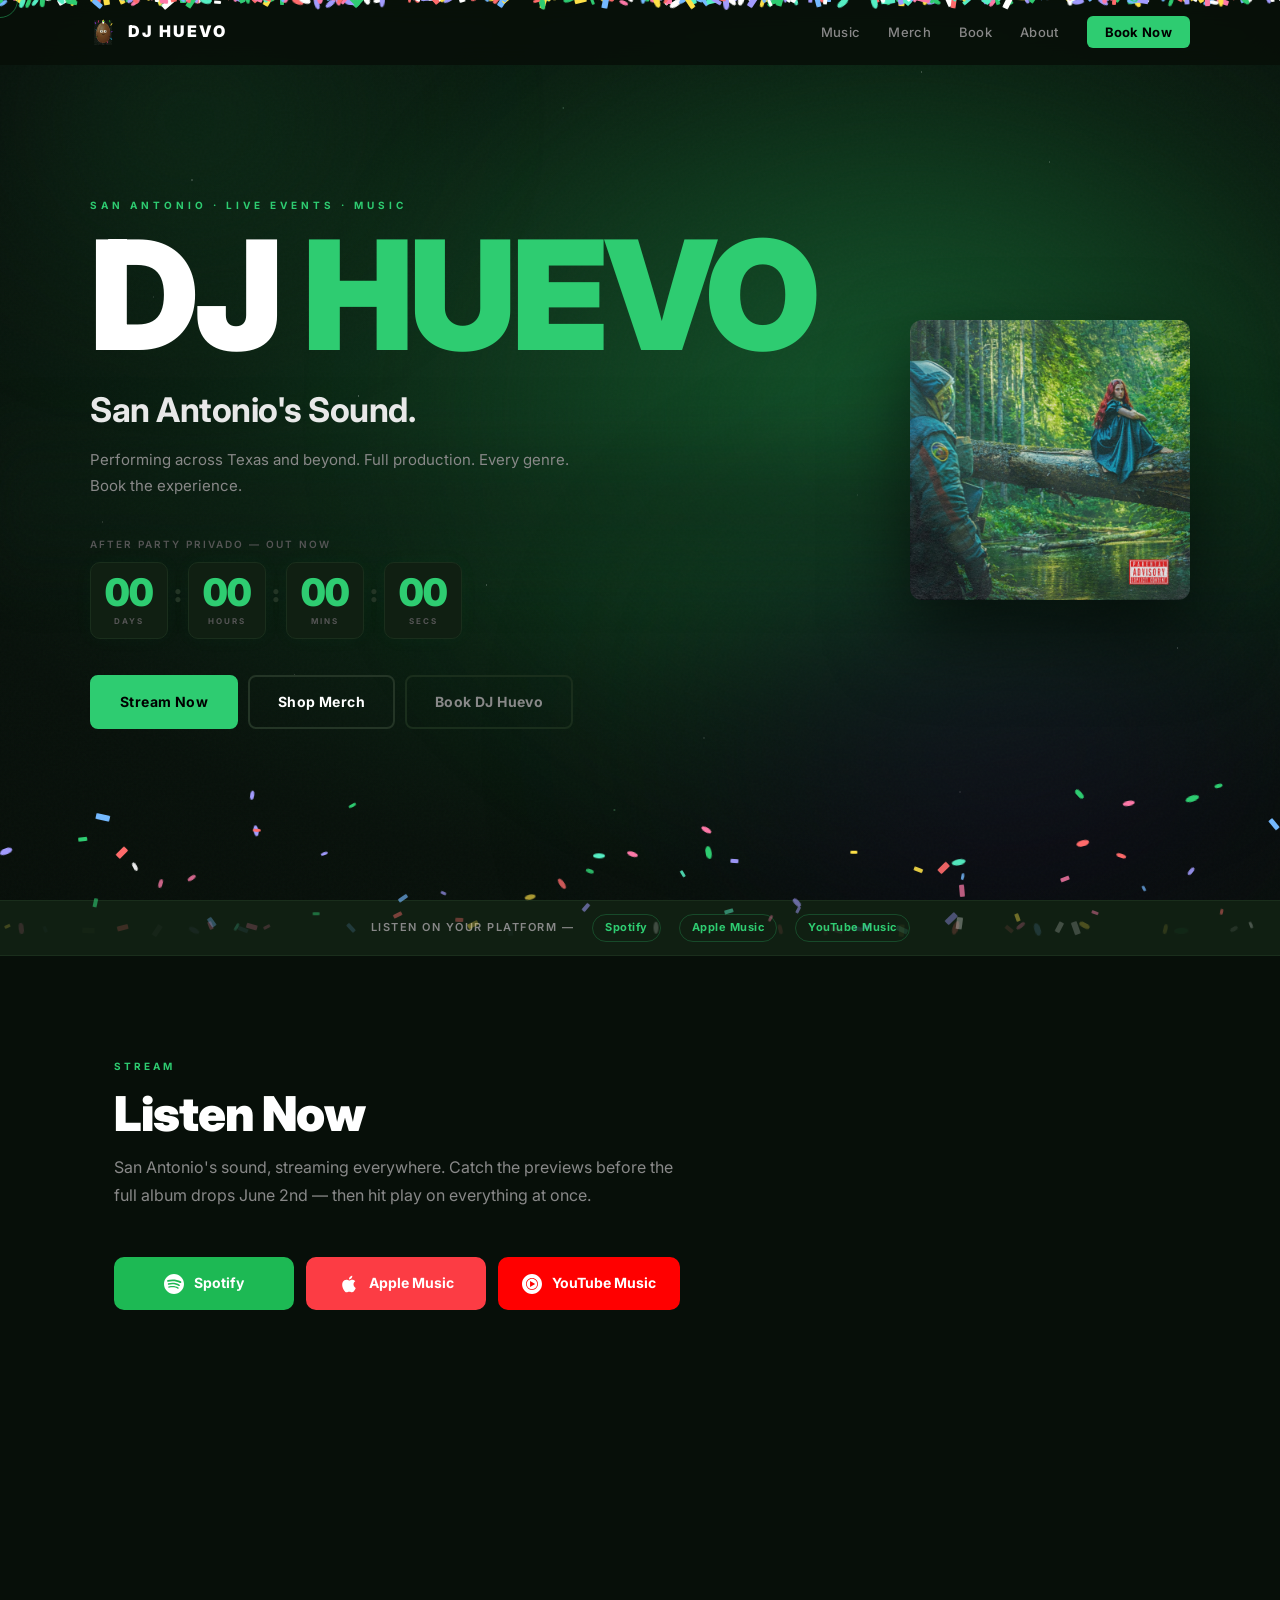
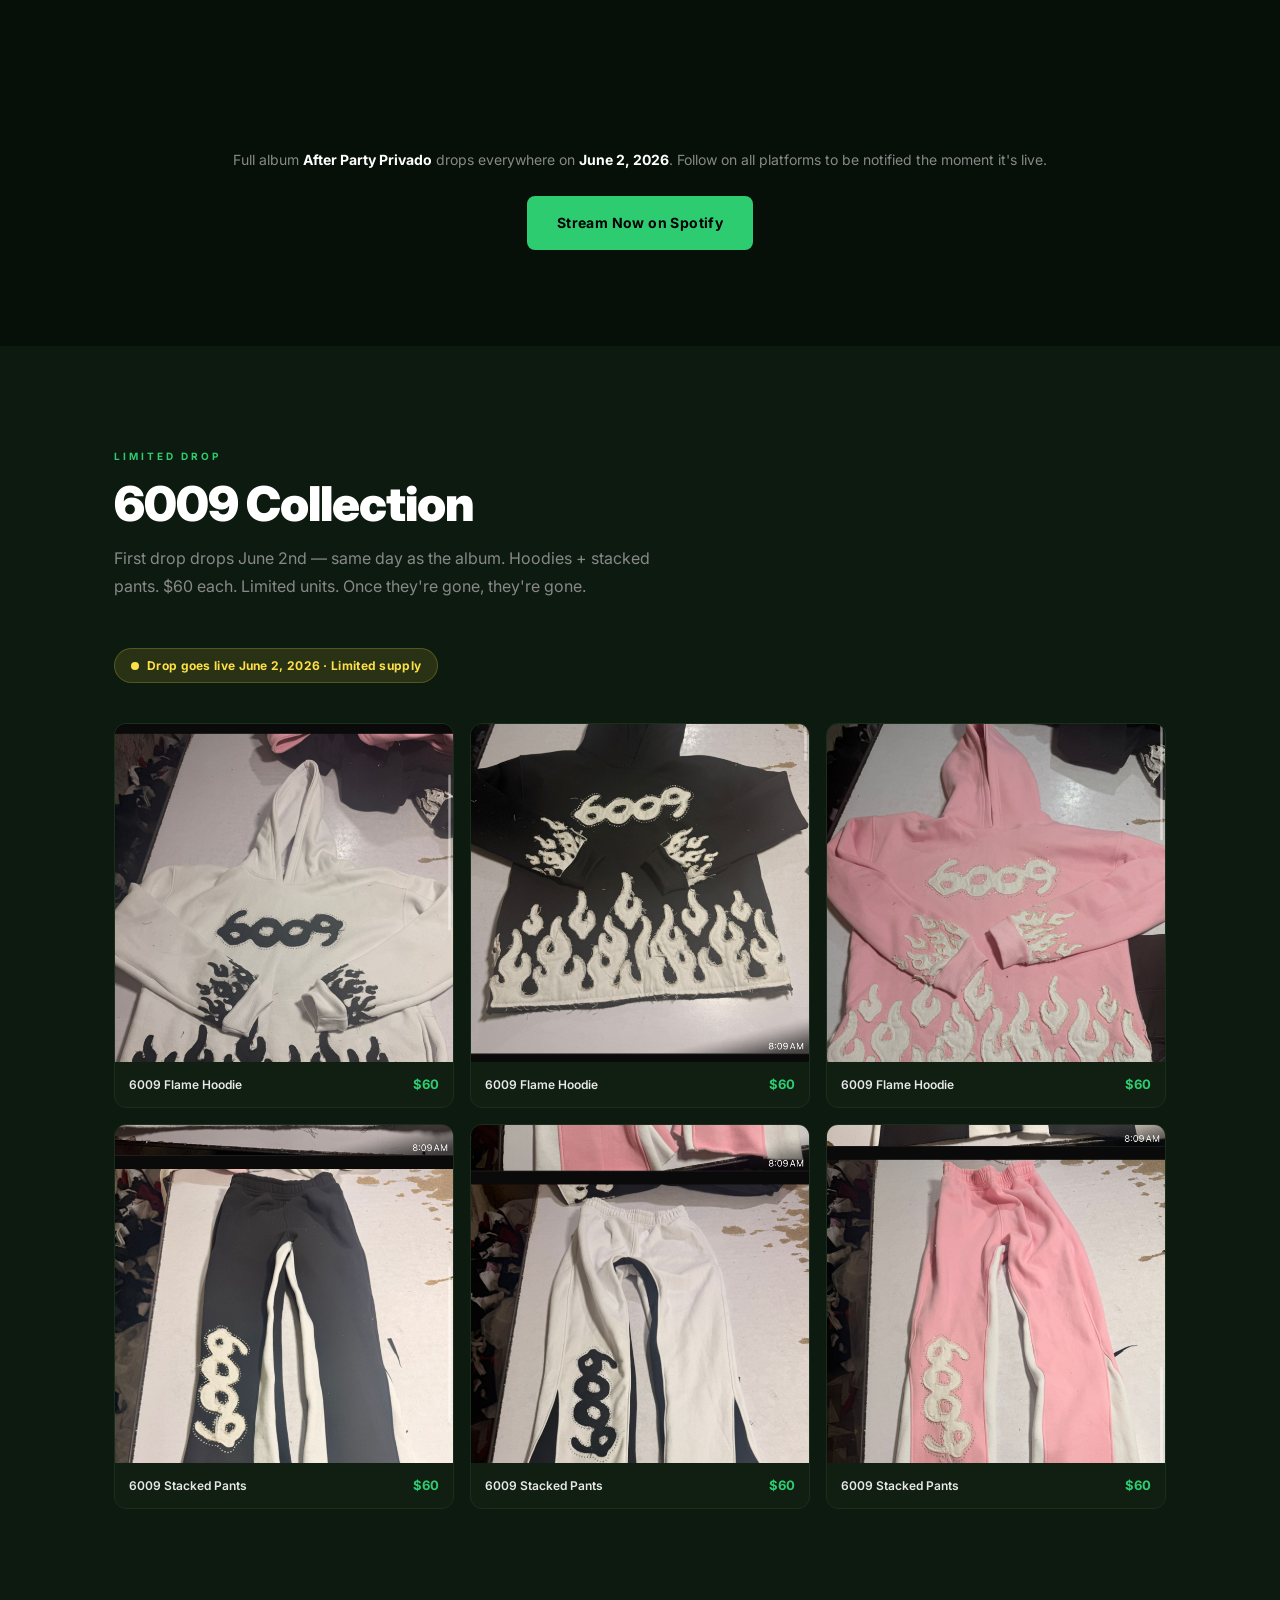
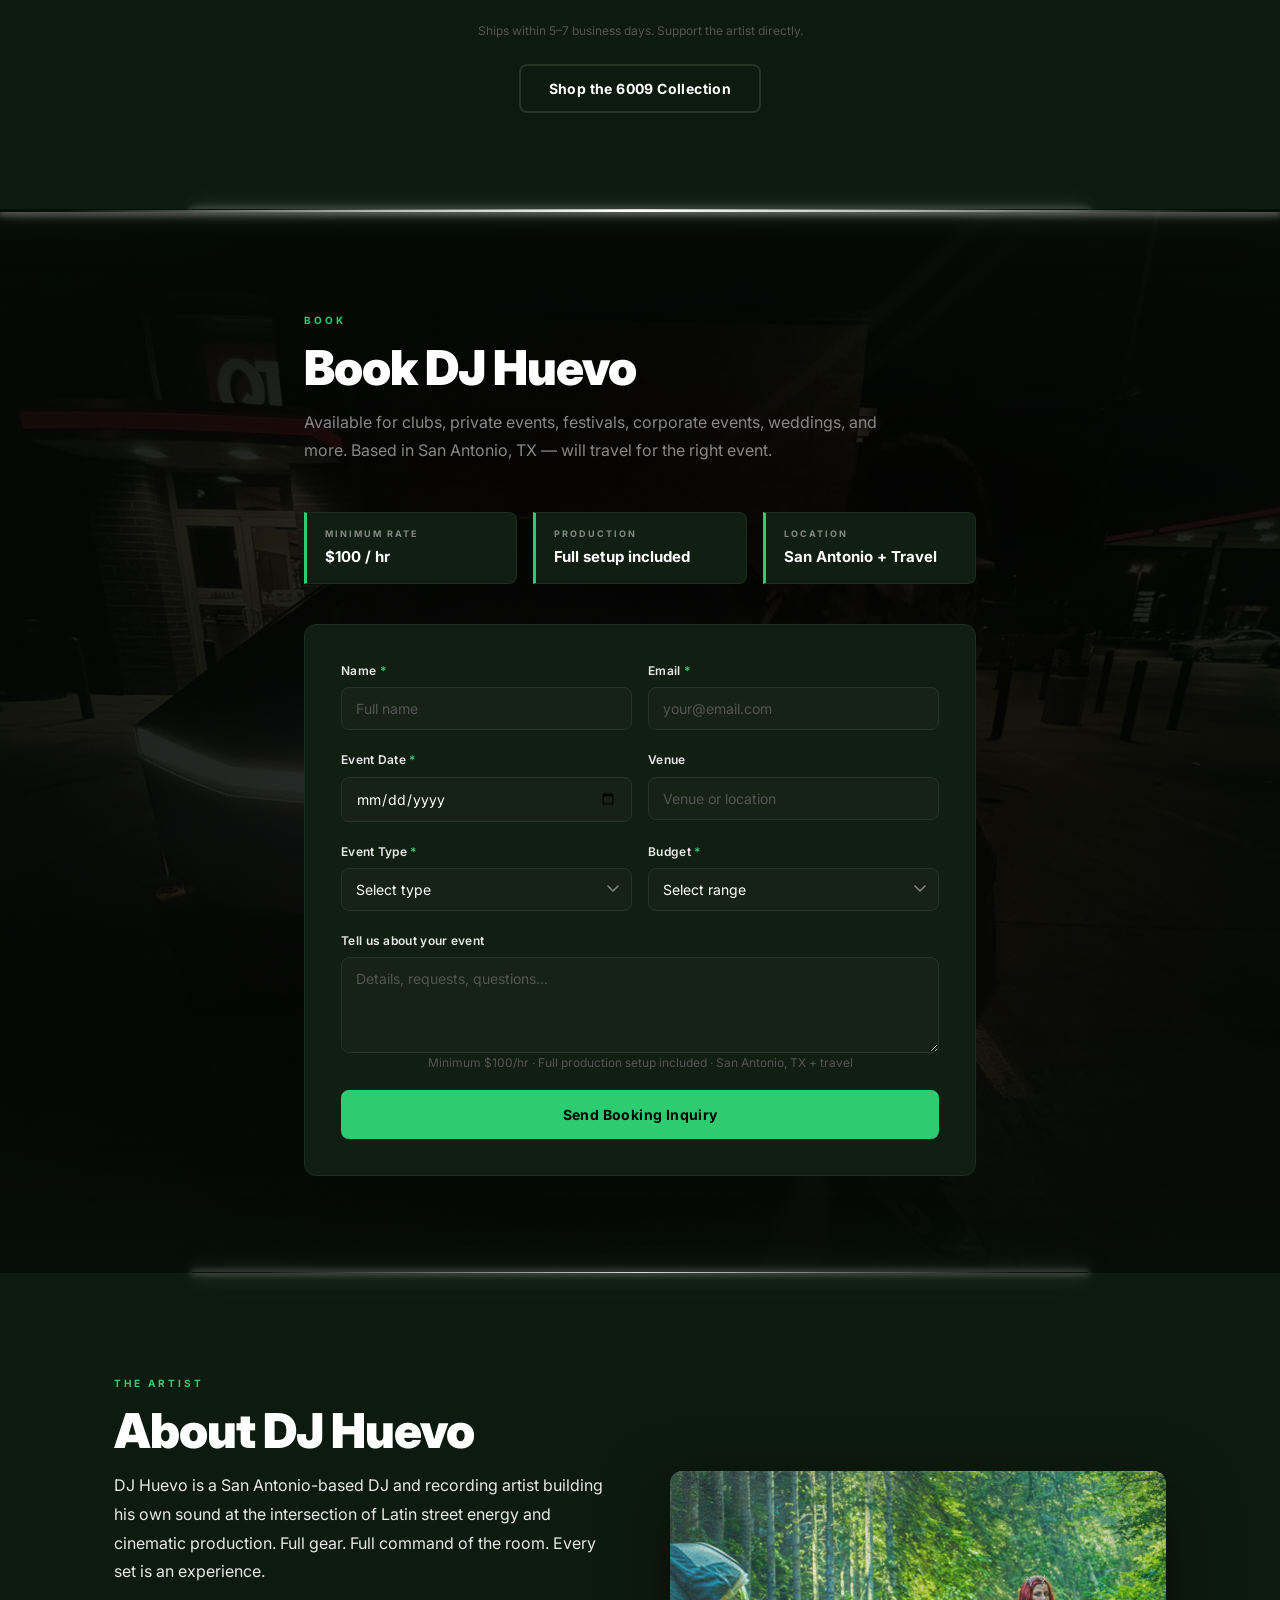
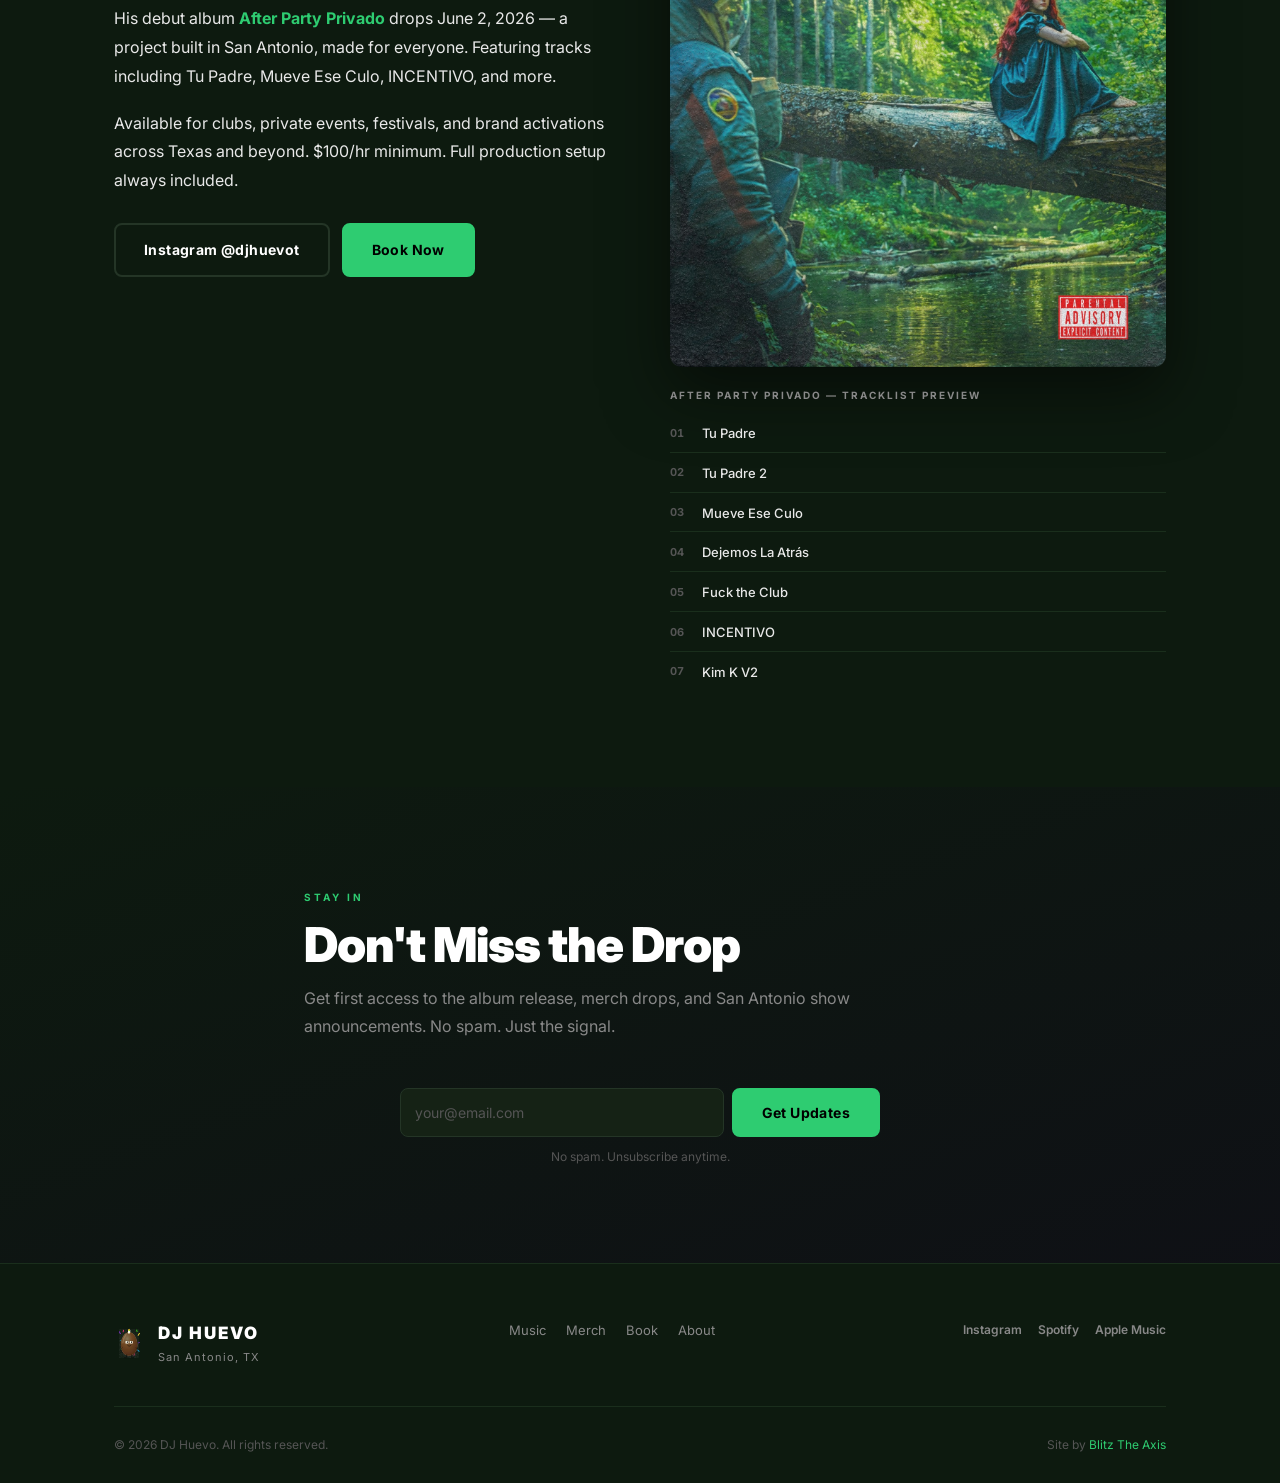
==== commit bdc26bf9: "Add LED light bar dividers, Cybertruck booking bg, confetti burst - LED bar dividers between section" ====
--- a/index.html
+++ b/index.html
@@ -273,8 +273,12 @@
     </div>
   </section>
 
+  <!-- LED BAR DIVIDER -->
+  <div class="led-bar" aria-hidden="true"></div>
+
   <!-- ===================== BOOKING ===================== -->
   <section id="booking" class="section" aria-labelledby="booking-heading">
+    <div class="led-bar-top" aria-hidden="true"></div>
     <div class="container container-narrow">
       <span class="section-label">Book</span>
       <h2 id="booking-heading" class="section-title">Book DJ Huevo</h2>
@@ -355,6 +359,9 @@
       </form>
     </div>
   </section>
+
+  <!-- LED BAR DIVIDER -->
+  <div class="led-bar" aria-hidden="true"></div>
 
   <!-- ===================== ABOUT / MEDIA ===================== -->
   <section id="about" class="section section-alt" aria-labelledby="about-heading">
--- a/styles.css
+++ b/styles.css
@@ -343,6 +343,54 @@
   .nav-cta { text-align: center; }
 }
 
+/* ---- LED LIGHT BAR DIVIDER ---- */
+.led-bar {
+  position: relative;
+  width: 100%;
+  height: 1px;
+  overflow: visible;
+  pointer-events: none;
+  z-index: 1;
+}
+.led-bar::before {
+  content: '';
+  position: absolute;
+  left: 50%;
+  top: 0;
+  transform: translateX(-50%);
+  width: 70%;
+  height: 1px;
+  background: linear-gradient(90deg,
+    transparent 0%,
+    rgba(255,255,255,0.04) 8%,
+    rgba(255,255,255,0.55) 35%,
+    rgba(255,255,255,0.85) 50%,
+    rgba(255,255,255,0.55) 65%,
+    rgba(255,255,255,0.04) 92%,
+    transparent 100%
+  );
+  box-shadow:
+    0 0 6px 1px rgba(255,255,255,0.35),
+    0 0 18px 3px rgba(255,255,255,0.12),
+    0 0 40px 6px rgba(200,240,220,0.07);
+  animation: led-pulse 4s ease-in-out infinite;
+}
+@keyframes led-pulse {
+  0%, 100% { opacity: 0.75; width: 65%; }
+  50%       { opacity: 1;    width: 72%; }
+}
+
+/* ---- CONFETTI ---- */
+.confetti-piece {
+  position: fixed;
+  width: 8px;
+  height: 8px;
+  pointer-events: none;
+  z-index: 99996;
+  border-radius: 1px;
+  will-change: transform, opacity;
+}
+
 /* ---- HERO ---- */
 .hero {
   min-height: 100vh;
@@ -834,6 +882,57 @@
 }
 
 /* ---- BOOKING ---- */
+#booking {
+  position: relative;
+  overflow: hidden;
+}
+#booking::before {
+  content: '';
+  position: absolute;
+  inset: 0;
+  background-image: url('images/hero-cybertruck.jpg');
+  background-size: cover;
+  background-position: center 35%;
+  background-repeat: no-repeat;
+  filter: brightness(0.18) saturate(0.6);
+  z-index: 0;
+  transform: scale(1.03);
+}
+#booking::after {
+  content: '';
+  position: absolute;
+  inset: 0;
+  background:
+    linear-gradient(180deg, rgba(7,15,9,0.55) 0%, transparent 25%, transparent 75%, rgba(7,15,9,0.7) 100%),
+    linear-gradient(90deg, rgba(7,15,9,0.4) 0%, transparent 50%, rgba(7,15,9,0.4) 100%);
+  z-index: 1;
+}
+#booking .container {
+  position: relative;
+  z-index: 2;
+}
+
+/* Cybertruck LED accent — top border of booking section */
+#booking .led-bar-top {
+  position: absolute;
+  top: 0; left: 0; right: 0;
+  height: 2px;
+  background: linear-gradient(90deg,
+    transparent 0%,
+    rgba(255,255,255,0.02) 5%,
+    rgba(255,255,255,0.7) 30%,
+    rgba(255,255,255,1) 50%,
+    rgba(255,255,255,0.7) 70%,
+    rgba(255,255,255,0.02) 95%,
+    transparent 100%
+  );
+  box-shadow:
+    0 0 8px 2px rgba(255,255,255,0.5),
+    0 0 24px 4px rgba(200,255,220,0.15);
+  z-index: 3;
+  animation: led-pulse 6s ease-in-out infinite;
+}
+
 .booking-meta {
   display: flex;
   gap: 16px;
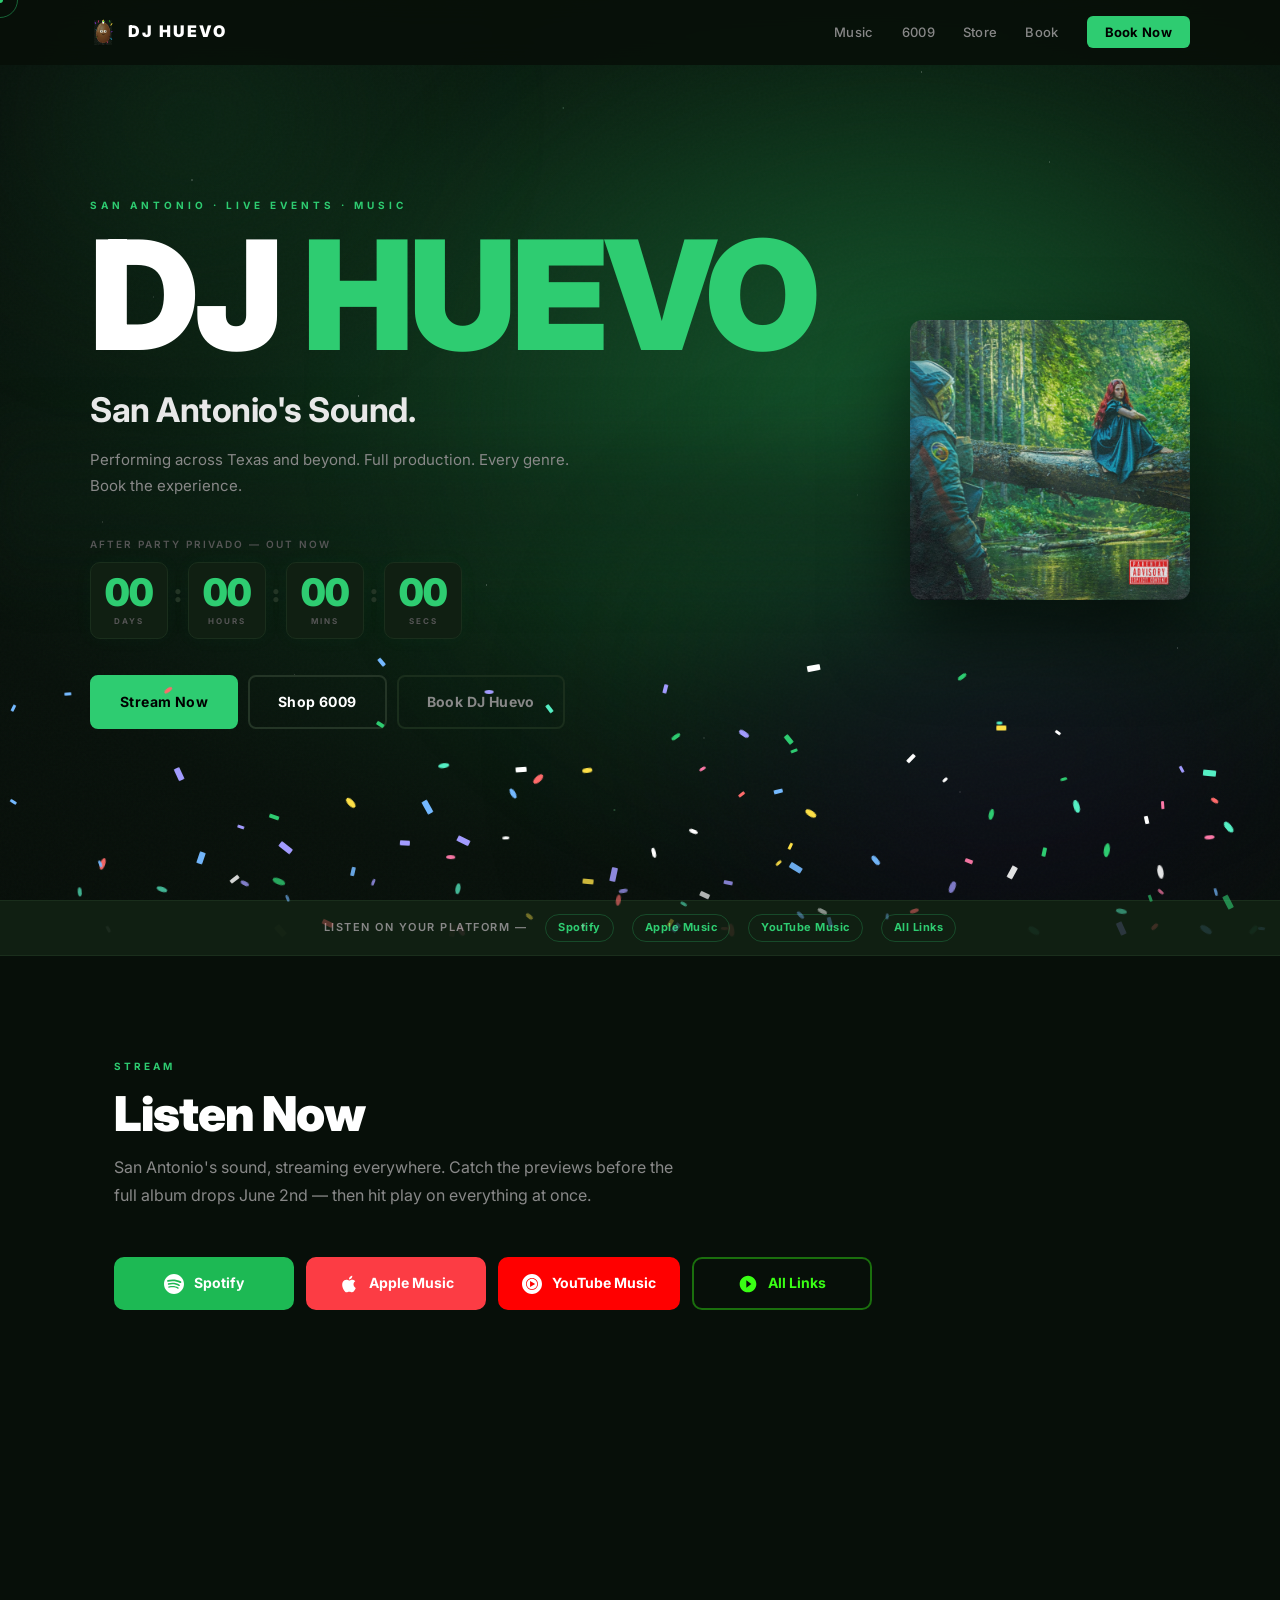
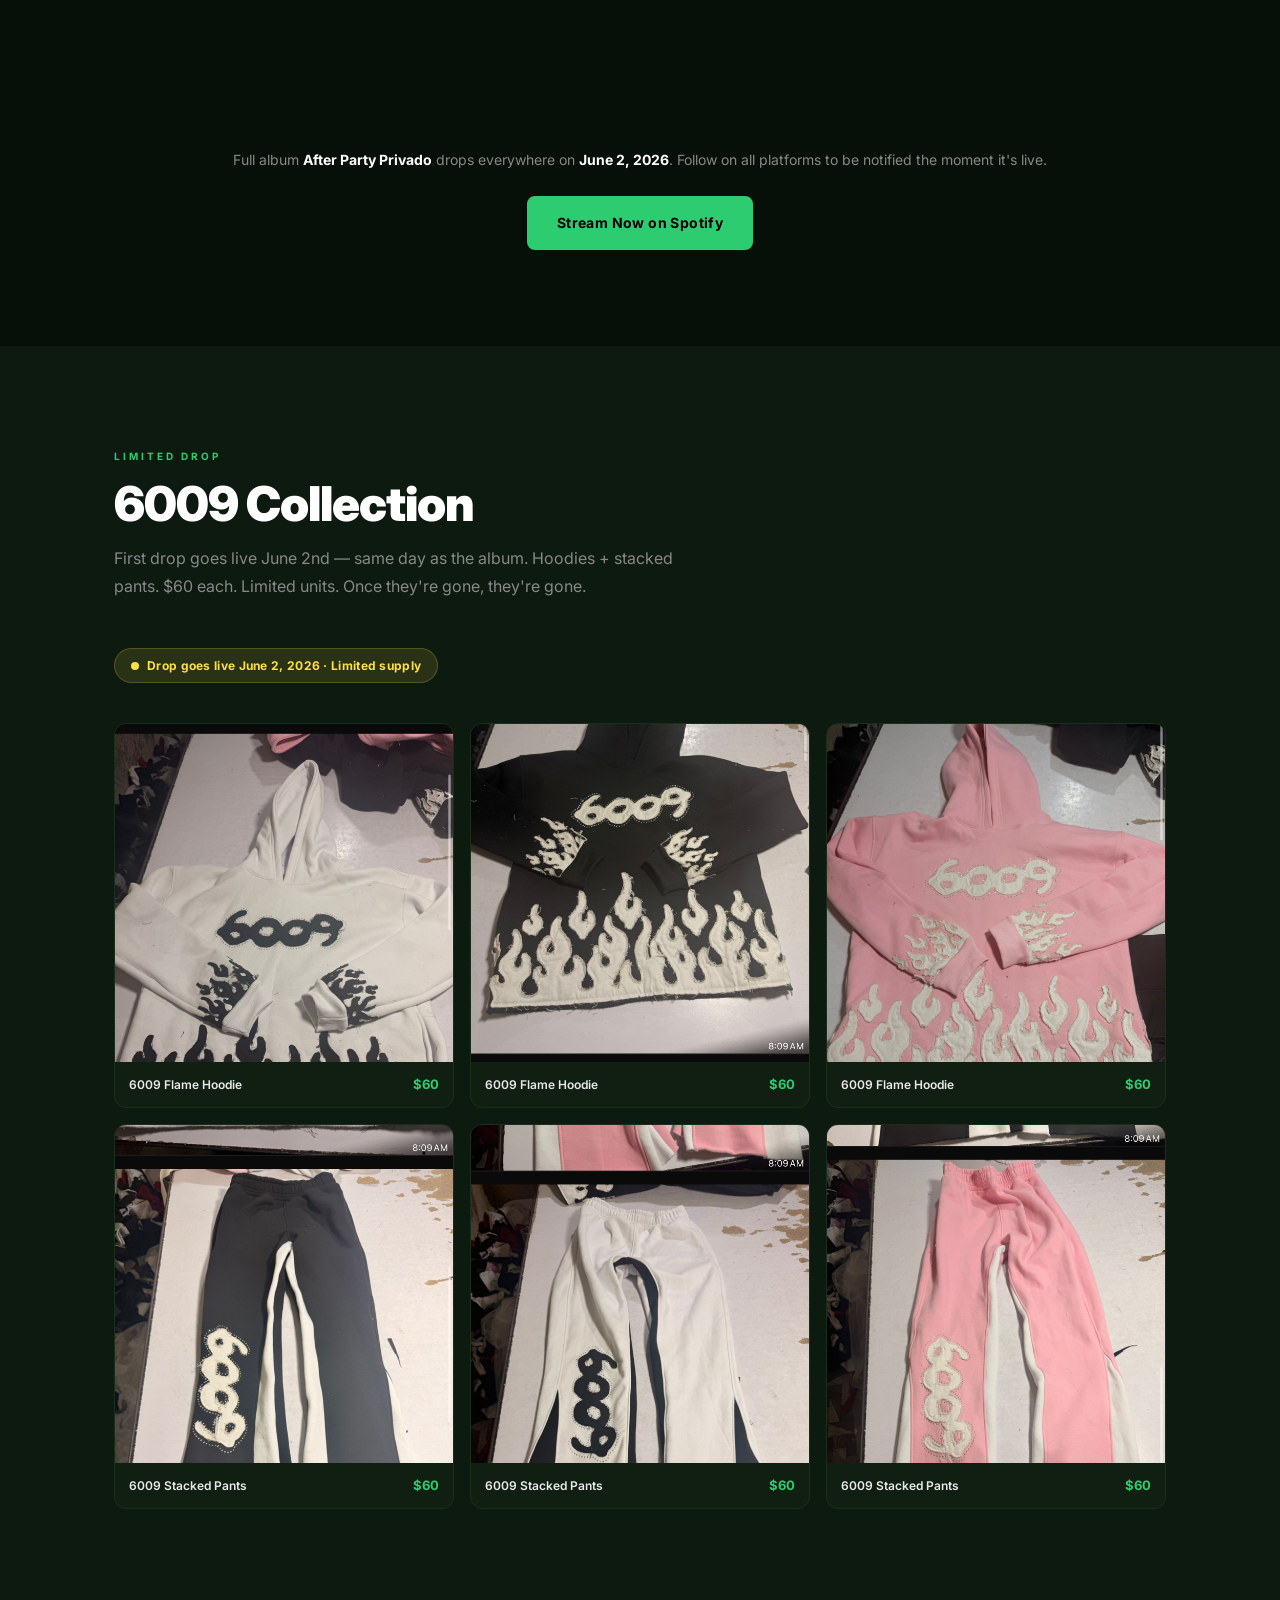
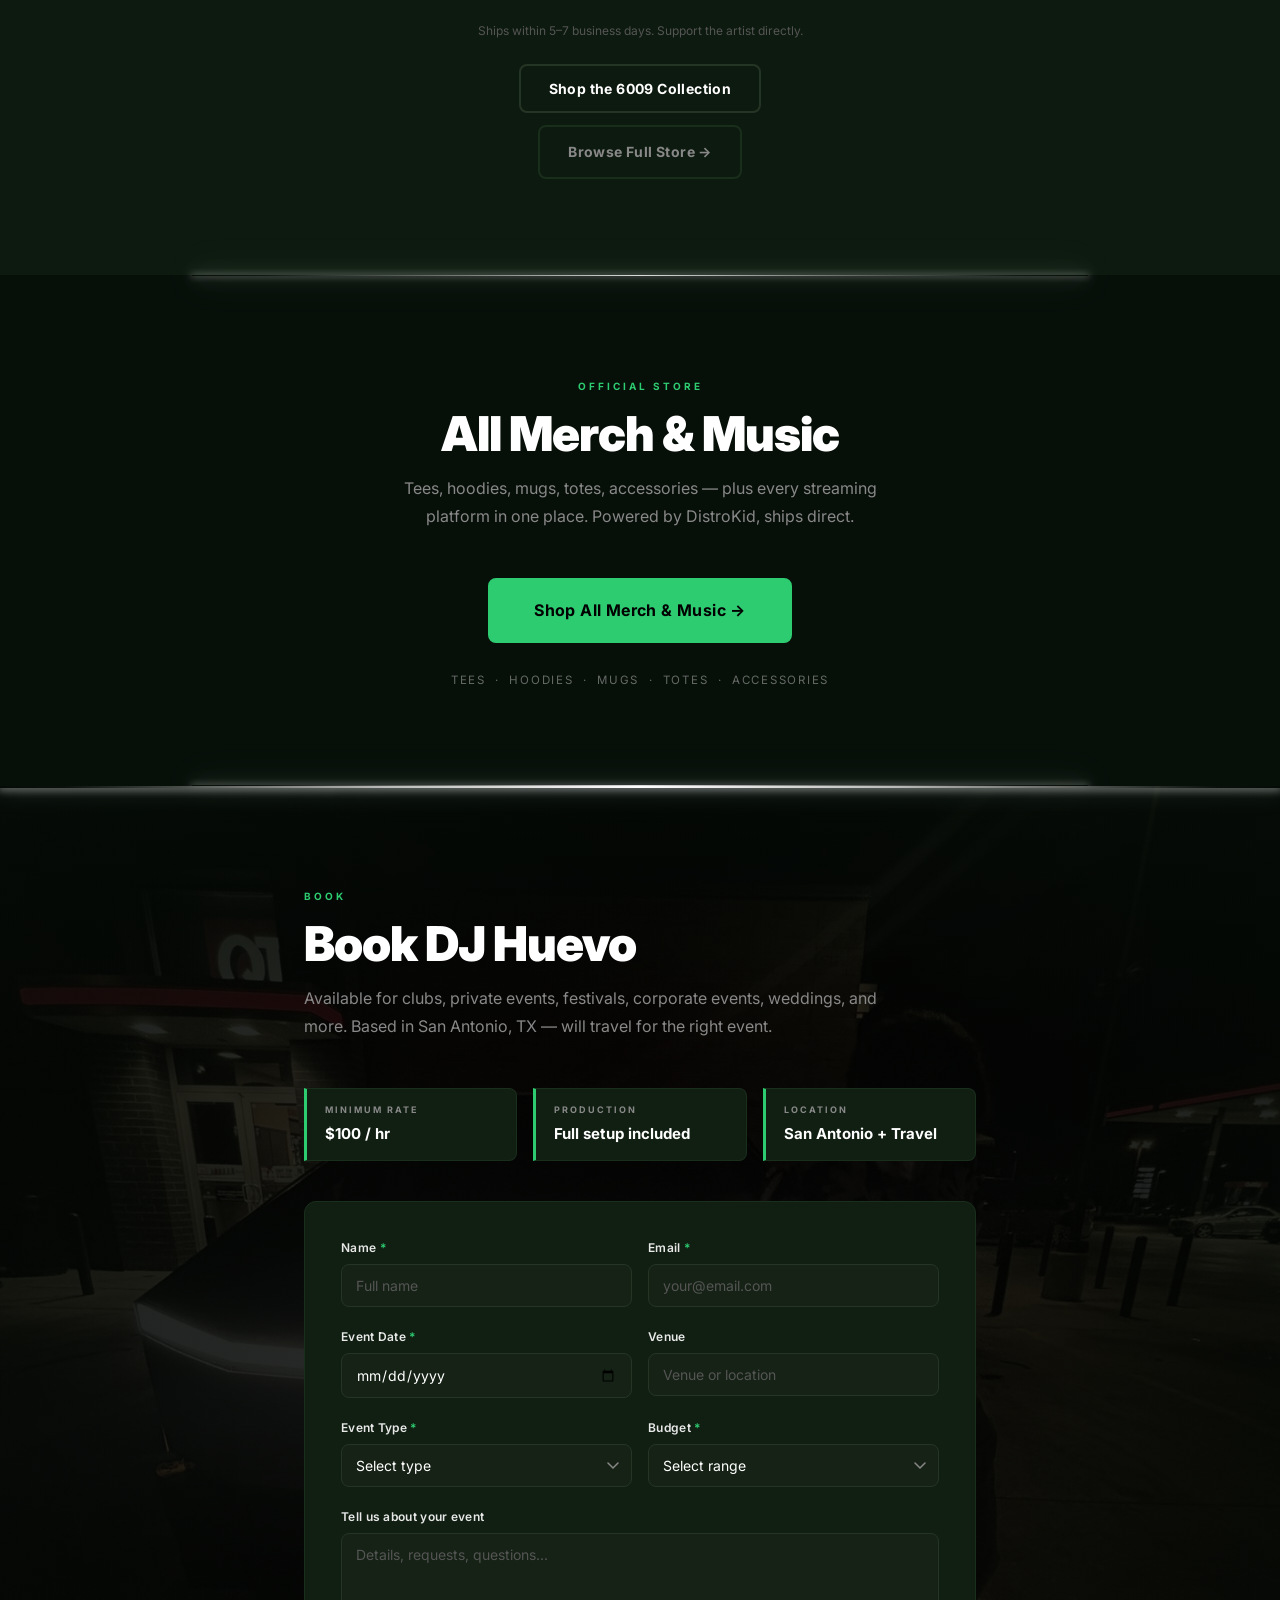
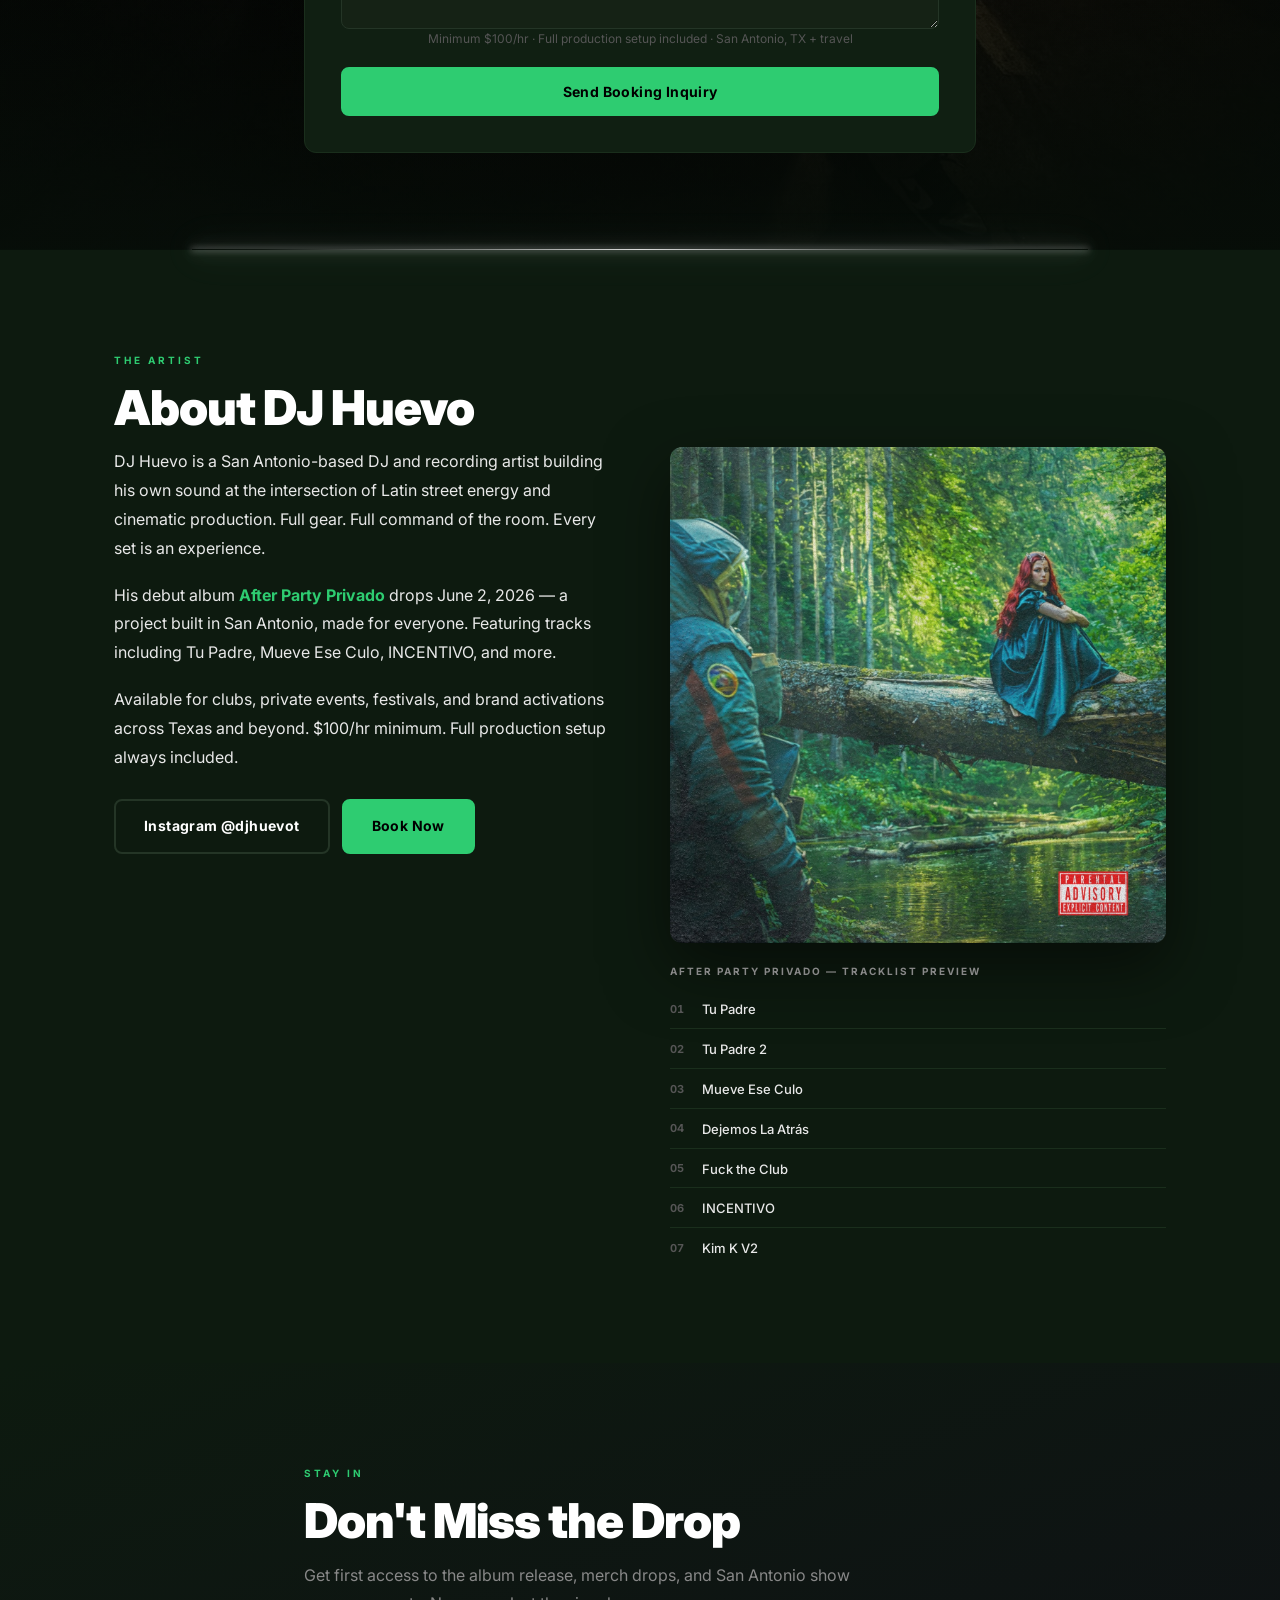
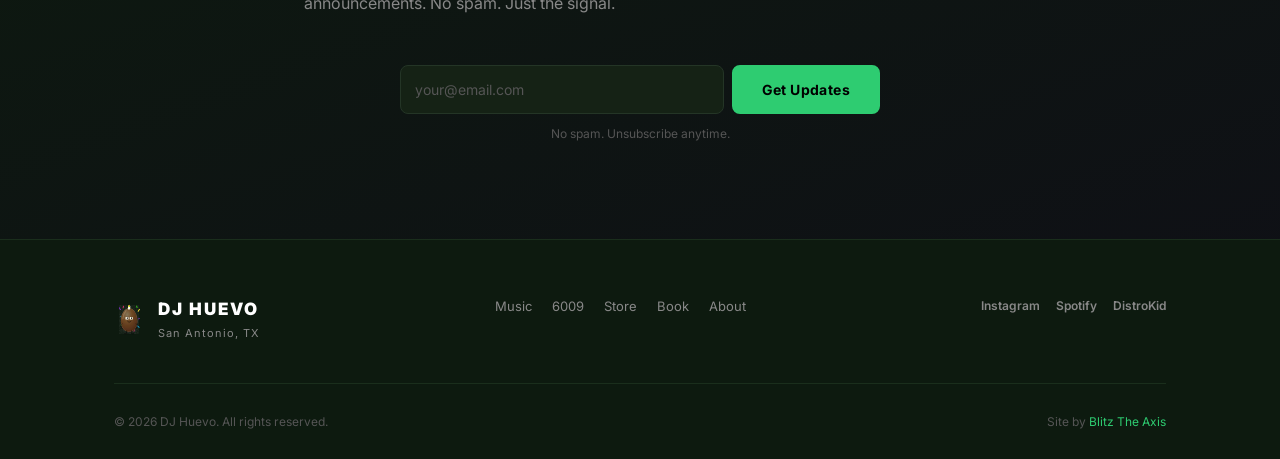
==== commit fc8a086f: "feat: add DistroKid store section + nav link - New "All Merch & Music" section linking to direct.dis" ====
--- a/index.html
+++ b/index.html
@@ -71,9 +71,9 @@
       </button>
       <ul class="nav-links" id="nav-links" role="list">
         <li><a href="#music" class="nav-link" data-track="navMusic">Music</a></li>
-        <li><a href="#merch" class="nav-link" data-track="navMerch">Merch</a></li>
+        <li><a href="#merch" class="nav-link" data-track="navMerch">6009</a></li>
+        <li><a href="#store" class="nav-link" data-track="navStore">Store</a></li>
         <li><a href="#booking" class="nav-link" data-track="navBook">Book</a></li>
-        <li><a href="#about" class="nav-link" data-track="navAbout">About</a></li>
         <li><a href="#booking" class="nav-link nav-cta" data-track="ctaBookClick">Book Now</a></li>
       </ul>
     </div>
@@ -140,7 +140,7 @@
         <!-- CTAs -->
         <div class="hero-ctas">
           <a href="#music" class="btn btn-primary" data-track="ctaStreamClick">Stream Now</a>
-          <a href="#merch" class="btn btn-secondary" data-track="ctaMerchClick">Shop Merch</a>
+          <a href="#merch" class="btn btn-secondary" data-track="ctaMerchClick">Shop 6009</a>
           <a href="#booking" class="btn btn-ghost" data-track="ctaBookClick">Book DJ Huevo</a>
         </div>
       </div>
@@ -159,6 +159,7 @@
     <a href="https://open.spotify.com/artist/1nTWI80tkOcM5kQyXSzasu" class="listen-bar-link" target="_blank" rel="noopener noreferrer" data-track="spotifyClick" aria-label="Listen on Spotify">Spotify</a>
     <a href="https://music.apple.com/us/artist/dj-huevo/1229824021" class="listen-bar-link" target="_blank" rel="noopener noreferrer" data-track="appleMusicClick" aria-label="Listen on Apple Music">Apple Music</a>
     <a href="https://music.youtube.com/channel/UCJrV6je1dMRMkDFnUoS1AIw" class="listen-bar-link" target="_blank" rel="noopener noreferrer" data-track="youtubeMusicClick" aria-label="Listen on YouTube Music">YouTube Music</a>
+    <a href="https://direct.distrokid.com/djhuevo/" class="listen-bar-link" target="_blank" rel="noopener noreferrer" data-track="distrokidListenClick" aria-label="All links on DistroKid">All Links</a>
   </div>
 
   <!-- ===================== MUSIC ===================== -->
@@ -180,6 +181,10 @@
         <a href="https://music.youtube.com/channel/UCJrV6je1dMRMkDFnUoS1AIw" class="platform-btn platform-youtube" target="_blank" rel="noopener noreferrer" data-track="youtubeMusicClick" aria-label="Open DJ Huevo on YouTube Music">
           <svg class="platform-icon" viewBox="0 0 24 24" aria-hidden="true" focusable="false"><path d="M12 0C5.376 0 0 5.376 0 12s5.376 12 12 12 12-5.376 12-12S18.624 0 12 0zm0 19.104c-3.924 0-7.104-3.18-7.104-7.104S8.076 4.896 12 4.896s7.104 3.18 7.104 7.104-3.18 7.104-7.104 7.104zm0-13.332c-3.432 0-6.228 2.796-6.228 6.228S8.568 18.228 12 18.228s6.228-2.796 6.228-6.228S15.432 5.772 12 5.772zM9.684 15.54V8.46L15.816 12l-6.132 3.54z"/></svg>
           YouTube Music
+        </a>
+        <a href="https://direct.distrokid.com/djhuevo/" class="platform-btn" target="_blank" rel="noopener noreferrer" data-track="distrokidListenClick" aria-label="All links on DistroKid" style="border-color:rgba(57,255,20,0.4);color:#39FF14;">
+          <svg class="platform-icon" viewBox="0 0 24 24" aria-hidden="true" focusable="false" style="fill:#39FF14;"><path d="M12 2C6.48 2 2 6.48 2 12s4.48 10 10 10 10-4.48 10-10S17.52 2 12 2zm-2 14.5v-9l6 4.5-6 4.5z"/></svg>
+          All Links
         </a>
       </div>
 
@@ -210,7 +215,7 @@
     <div class="container">
       <span class="section-label">Limited Drop</span>
       <h2 id="merch-heading" class="section-title">6009 Collection</h2>
-      <p class="section-sub">First drop drops June 2nd — same day as the album. Hoodies + stacked pants. $60 each. Limited units. Once they're gone, they're gone.</p>
+      <p class="section-sub">First drop goes live June 2nd — same day as the album. Hoodies + stacked pants. $60 each. Limited units. Once they're gone, they're gone.</p>
 
       <div class="merch-badge" aria-live="polite">
         <span class="merch-badge-dot" aria-hidden="true"></span>
@@ -270,6 +275,37 @@
 
       <p class="merch-note">Ships within 5–7 business days. Support the artist directly.</p>
       <button class="btn btn-secondary btn-center" id="shop-cta" data-track="ctaMerchClick" type="button">Shop the 6009 Collection</button>
+      <a href="#store" class="btn btn-ghost btn-center" data-track="moreStoreClick" style="margin-top:0.75rem;display:block;">Browse Full Store →</a>
+    </div>
+  </section>
+
+  <!-- LED BAR DIVIDER -->
+  <div class="led-bar" aria-hidden="true"></div>
+
+  <!-- ===================== DISTROKID STORE ===================== -->
+  <section id="store" class="section" aria-labelledby="store-heading">
+    <div class="container" style="text-align:center;">
+      <span class="section-label">Official Store</span>
+      <h2 id="store-heading" class="section-title">All Merch &amp; Music</h2>
+      <p class="section-sub" style="max-width:540px;margin-left:auto;margin-right:auto;">
+        Tees, hoodies, mugs, totes, accessories — plus every streaming platform in one place.
+        Powered by DistroKid, ships direct.
+      </p>
+
+      <div style="margin:2.75rem 0 1.75rem;">
+        <a
+          href="https://direct.distrokid.com/djhuevo/"
+          class="btn btn-primary"
+          target="_blank"
+          rel="noopener noreferrer"
+          data-track="distrokidStoreClick"
+          style="font-size:1rem;padding:1.1rem 2.75rem;display:inline-block;"
+        >Shop All Merch &amp; Music &rarr;</a>
+      </div>
+
+      <p style="font-size:0.72rem;color:rgba(255,255,255,0.38);letter-spacing:0.15em;text-transform:uppercase;font-family:inherit;">
+        Tees &nbsp;&middot;&nbsp; Hoodies &nbsp;&middot;&nbsp; Mugs &nbsp;&middot;&nbsp; Totes &nbsp;&middot;&nbsp; Accessories
+      </p>
     </div>
   </section>
 
@@ -432,14 +468,15 @@
         </div>
         <nav class="footer-nav" aria-label="Footer navigation">
           <a href="#music" class="footer-link">Music</a>
-          <a href="#merch" class="footer-link">Merch</a>
+          <a href="#merch" class="footer-link">6009</a>
+          <a href="https://direct.distrokid.com/djhuevo/" class="footer-link" target="_blank" rel="noopener noreferrer" data-track="distrokidFooterClick">Store</a>
           <a href="#booking" class="footer-link">Book</a>
           <a href="#about" class="footer-link">About</a>
         </nav>
         <div class="footer-socials">
           <a href="https://www.instagram.com/djhuevot/" class="footer-social" target="_blank" rel="noopener noreferrer" aria-label="Instagram">Instagram</a>
           <a href="https://open.spotify.com/artist/1nTWI80tkOcM5kQyXSzasu" class="footer-social" target="_blank" rel="noopener noreferrer" aria-label="Spotify">Spotify</a>
-          <a href="https://music.apple.com/us/artist/dj-huevo/1229824021" class="footer-social" target="_blank" rel="noopener noreferrer" aria-label="Apple Music">Apple Music</a>
+          <a href="https://direct.distrokid.com/djhuevo/" class="footer-social" target="_blank" rel="noopener noreferrer" aria-label="DistroKid">DistroKid</a>
         </div>
       </div>
       <div class="footer-bottom">
@@ -453,4 +490,4 @@
   <script src="https://sdks.shopifycdn.com/buy-button/latest/buy-button-storefront.min.js"></script>
   <script src="app.js"></script>
 </body>
-</html>
+</html>
